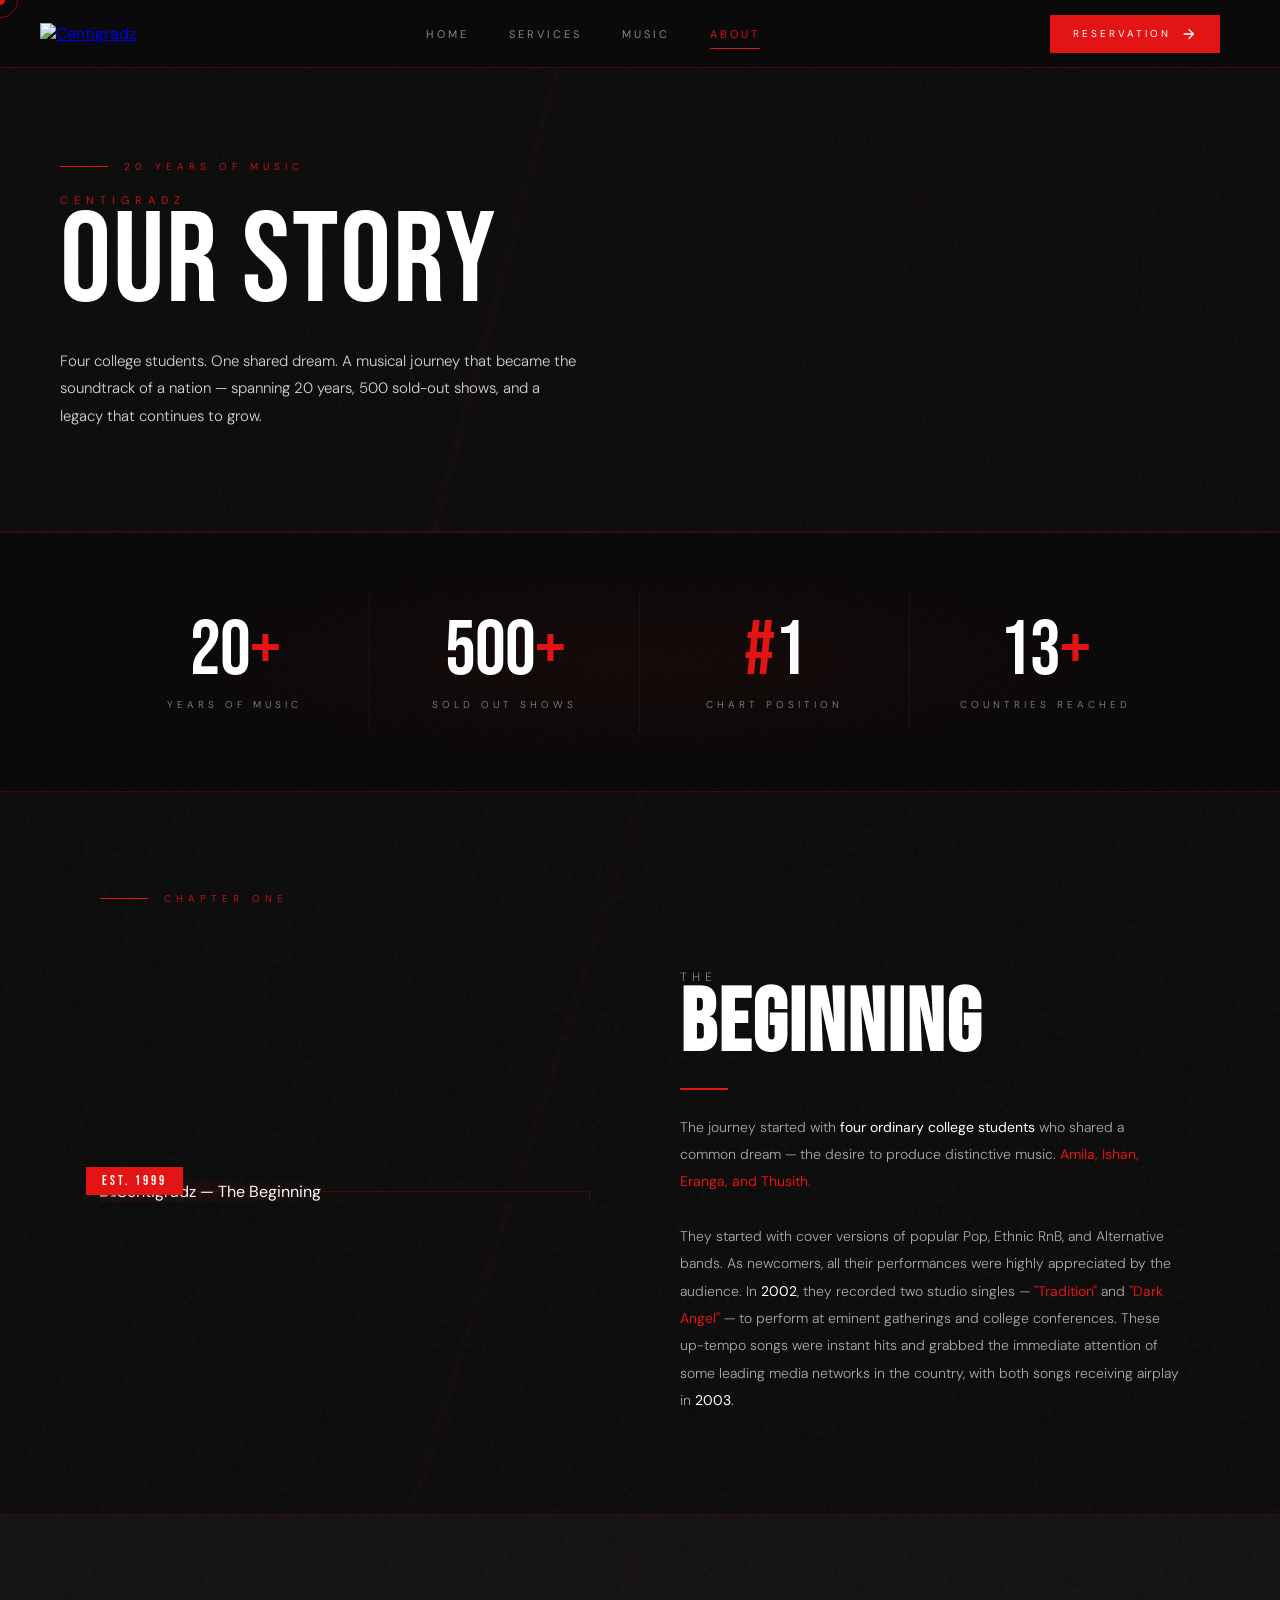
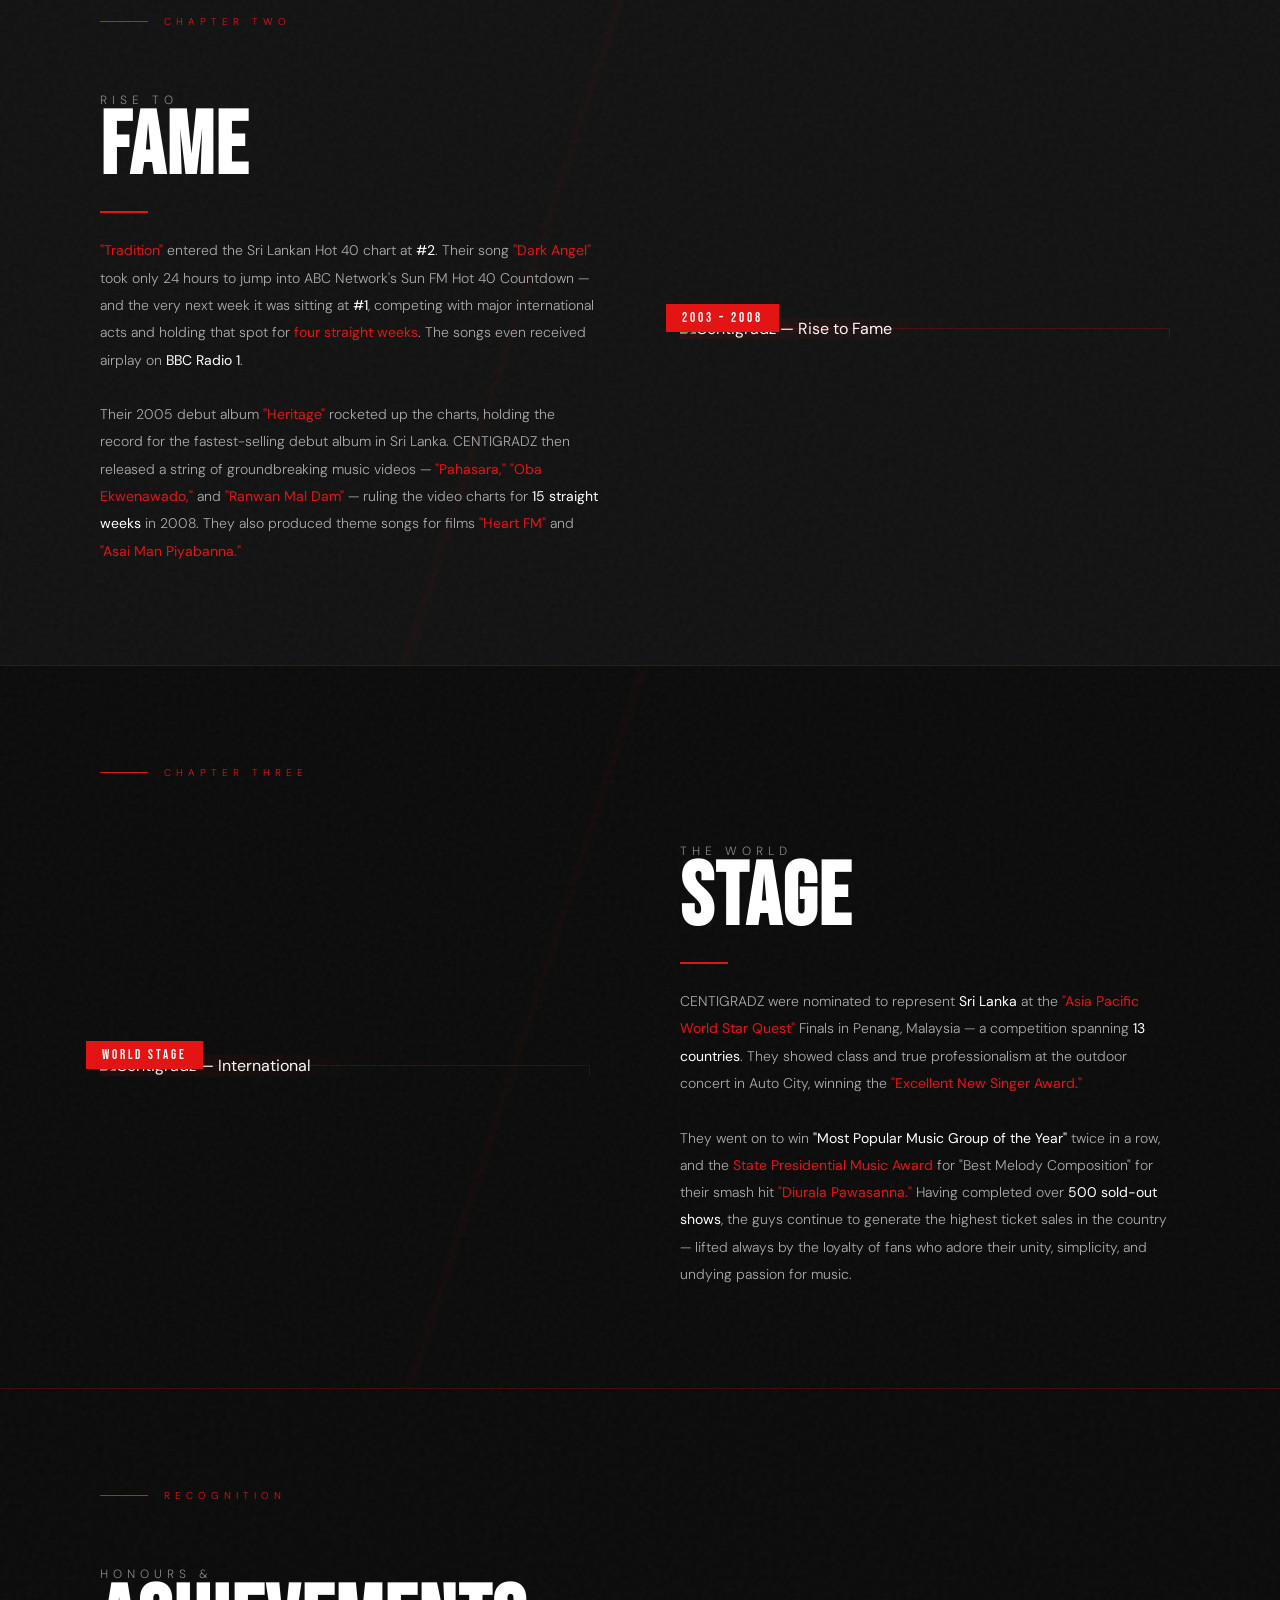
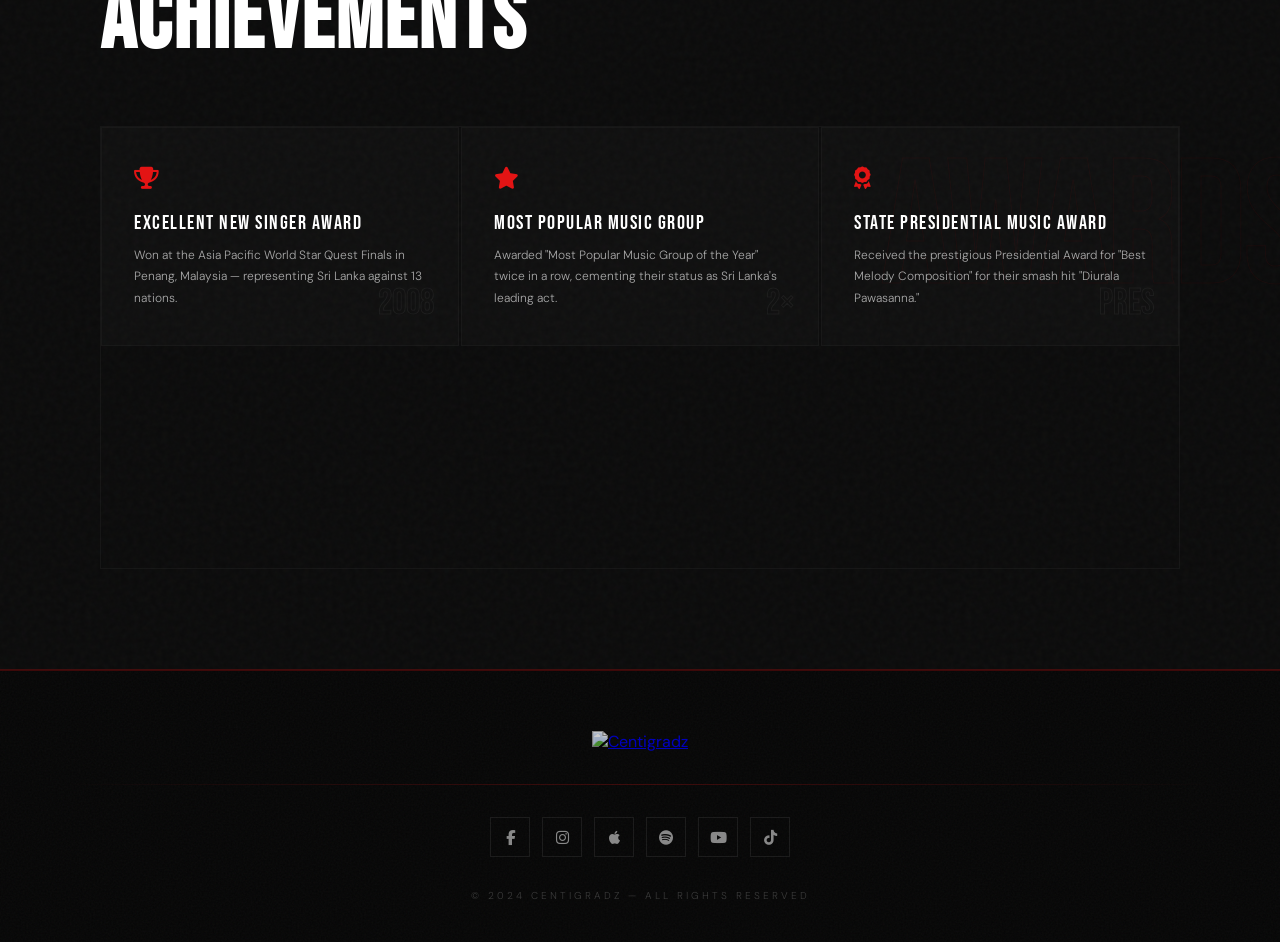
==== about.html @ e81b5e47 "Initial commit" ====
<!DOCTYPE html>
<html lang="en">

<head>
	<meta charset="UTF-8" />
	<meta name="viewport" content="width=device-width, initial-scale=1.0" />
	<meta name="keywords" content="centigradz, Centigradz, CENTIGRADZ, music, Sri Lanka, Colombo">
	<meta name="description" content="The story of Centigradz — Sri Lanka's legendary band, 25 years of music.">
	<link rel="icon" type="image/x-icon" href="/img/favicon.ico">
	<title>About — Centigradz</title>
	<link
		href="https://fonts.googleapis.com/css2?family=Bebas+Neue&family=DM+Sans:ital,wght@0,300;0,400;0,500;1,300&display=swap"
		rel="stylesheet">
	<link rel="stylesheet" href="https://cdnjs.cloudflare.com/ajax/libs/font-awesome/6.4.0/css/all.min.css">
	<link rel="stylesheet" type="text/css" href="styles.css">

	<style>

	</style>
</head>

<body class="page-about">

	<!-- Custom Cursor -->
	<div class="cursor" id="cursor"></div>
	<div class="cursor-ring" id="cursorRing"></div>

	<!-- ═══ NAV ═══ -->
	<nav>
		<a href="index.html" class="nav-logo"><img src="img/Centi Logo.png" alt="Centigradz" /></a>
		<div class="nav-links">
			<a href="index.html">Home</a>
			<a href="services.html">Services</a>
			<a href="music.html">Music</a>
			<a href="about.html" class="active">About</a>
		</div>
		<div class="nav-btn-wrap">
			<a href="https://form.jotform.com/232563666599473" class="nav-btn">
				<span>Reservation</span>
				<svg height="16" width="16" viewBox="0 0 24 24" fill="none">
					<path d="M16.172 11l-5.364-5.364 1.414-1.414L20 12l-7.778 7.778-1.414-1.414L16.172 13H4v-2z"
						fill="currentColor" />
				</svg>
			</a>
		</div>
		<button class="nav-hamburger" id="nav-toggle" aria-label="Menu">
			<svg width="22" height="22" fill="none" stroke="currentColor" stroke-width="1.5" viewBox="0 0 24 24">
				<path stroke-linecap="round" d="M4 6h16M4 12h16M4 18h16" />
			</svg>
		</button>
		<div class="mobile-nav" id="mobile-nav">
			<a href="index.html">Home</a>
			<a href="services.html">Services</a>
			<a href="music.html">Music</a>
			<a href="about.html" class="active">About</a>
		</div>
	</nav>

	<!-- ═══ PAGE HERO ═══ -->
	<div class="page-hero">
		<div class="page-hero-noise"></div>
		<div class="page-hero-watermark">STORY</div>
		<div class="page-hero-inner">
			<div class="section-label fade-up d1" style="margin-bottom: 20px;">
				<span class="label-line"></span>
				<span class="label-text">20 Years of Music</span>
			</div>
			<div class="page-title-group fade-up d2">
				<span class="page-title-sub">Centigradz</span>
				<span class="page-title-main">Our Story</span>
			</div>
			<p class="page-hero-desc fade-up d3">
				Four college students. One shared dream. A musical journey that became the
				soundtrack of a nation — spanning 20 years, 500 sold-out shows, and a legacy
				that continues to grow.
			</p>
		</div>
	</div>

	<!-- ═══ STATS BAR ═══ -->
	<div class="stats-bar">
		<div class="stats-inner">
			<div class="stat-item reveal">
				<div class="stat-number">20<em>+</em></div>
				<div class="stat-label">Years of Music</div>
			</div>
			<div class="stat-item reveal" style="transition-delay:0.1s">
				<div class="stat-number">500<em>+</em></div>
				<div class="stat-label">Sold Out Shows</div>
			</div>
			<div class="stat-item reveal" style="transition-delay:0.2s">
				<div class="stat-number"><em>#</em>1</div>
				<div class="stat-label">Chart Position</div>
			</div>
			<div class="stat-item reveal" style="transition-delay:0.3s">
				<div class="stat-number">13<em>+</em></div>
				<div class="stat-label">Countries Reached</div>
			</div>
		</div>
	</div>

	<!-- ═══ CHAPTER 1 — The Beginning ═══ -->
	<section class="story-section">
		<div class="story-inner">
			<div class="section-label reveal">
				<span class="label-line"></span>
				<span class="label-text">Chapter One</span>
			</div>
			<div class="story-grid">

				<div class="story-img-wrap reveal-left">
					<div class="chapter-tag">Est. 1999</div>
					<div class="story-img-frame">
						<img src="img/group 1.jpg" alt="Centigradz — The Beginning" />
						<div class="story-img-overlay"></div>
					</div>
				</div>

				<div class="story-content reveal">
					<h2 class="about-heading">
						<span class="heading-sub">The</span>
						<span class="heading-main">Beginning</span>
					</h2>
					<div class="divider-red"></div>
					<p class="story-body">
						The journey started with <strong>four ordinary college students</strong> who shared a common
						dream — the desire to produce distinctive music. <em>Amila, Ishan, Eranga, and Thusith.</em>
						<br /><br />
						They started with cover versions of popular Pop, Ethnic RnB, and Alternative bands.
						As newcomers, all their performances were highly appreciated by the audience. In
						<strong>2002</strong>, they recorded two studio singles — <em>"Tradition"</em> and
						<em>"Dark Angel"</em> — to perform at eminent gatherings and college conferences.
						These up-tempo songs were instant hits and grabbed the immediate attention of some
						leading media networks in the country, with both songs receiving airplay in
						<strong>2003</strong>.
					</p>
				</div>

			</div>
		</div>
	</section>

	<!-- ═══ CHAPTER 2 — Rise to Fame ═══ -->
	<section class="story-section alt">
		<div class="story-inner">
			<div class="section-label reveal">
				<span class="label-line"></span>
				<span class="label-text">Chapter Two</span>
			</div>
			<div class="story-grid flipped">

				<div class="story-img-wrap reveal-left">
					<div class="chapter-tag">2003 – 2008</div>
					<div class="story-img-frame">
						<img src="img/Centi.png" alt="Centigradz — Rise to Fame" />
						<div class="story-img-overlay"></div>
					</div>
				</div>

				<div class="story-content reveal">
					<h2 class="about-heading">
						<span class="heading-sub">Rise to</span>
						<span class="heading-main">Fame</span>
					</h2>
					<div class="divider-red"></div>
					<p class="story-body">
						<em>"Tradition"</em> entered the Sri Lankan Hot 40 chart at <strong>#2</strong>. Their
						song <em>"Dark Angel"</em> took only 24 hours to jump into ABC Network's Sun FM Hot 40
						Countdown — and the very next week it was sitting at <strong>#1</strong>, competing
						with major international acts and holding that spot for <em>four straight weeks</em>.
						The songs even received airplay on <strong>BBC Radio 1</strong>.
						<br /><br />
						Their 2005 debut album <em>"Heritage"</em> rocketed up the charts, holding the record for
						the fastest-selling debut album in Sri Lanka. CENTIGRADZ then released a string of
						groundbreaking music videos — <em>"Pahasara," "Oba Ekwenawado,"</em> and
						<em>"Ranwan Mal Dam"</em> — ruling the video charts for <strong>15 straight weeks</strong>
						in 2008. They also produced theme songs for films <em>"Heart FM"</em> and
						<em>"Asai Man Piyabanna."</em>
					</p>
				</div>

			</div>
		</div>
	</section>

	<!-- ═══ CHAPTER 3 — International Stage ═══ -->
	<section class="story-section">
		<div class="story-inner">
			<div class="section-label reveal">
				<span class="label-line"></span>
				<span class="label-text">Chapter Three</span>
			</div>
			<div class="story-grid">

				<div class="story-img-wrap reveal-left">
					<div class="chapter-tag">World Stage</div>
					<div class="story-img-frame">
						<img src="img/Centi 1.jpg" alt="Centigradz — International" />
						<div class="story-img-overlay"></div>
					</div>
				</div>

				<div class="story-content reveal">
					<h2 class="about-heading">
						<span class="heading-sub">The World</span>
						<span class="heading-main">Stage</span>
					</h2>
					<div class="divider-red"></div>
					<p class="story-body">
						CENTIGRADZ were nominated to represent <strong>Sri Lanka</strong> at the
						<em>"Asia Pacific World Star Quest"</em> Finals in Penang, Malaysia — a competition
						spanning <strong>13 countries</strong>. They showed class and true professionalism
						at the outdoor concert in Auto City, winning the <em>"Excellent New Singer Award."</em>
						<br /><br />
						They went on to win <strong>"Most Popular Music Group of the Year"</strong> twice in a row,
						and the <em>State Presidential Music Award</em> for "Best Melody Composition" for their
						smash hit <em>"Diurala Pawasanna."</em> Having completed over
						<strong>500 sold-out shows</strong>, the guys continue to generate the highest ticket
						sales in the country — lifted always by the loyalty of fans who adore their unity,
						simplicity, and undying passion for music.
					</p>
				</div>

			</div>
		</div>
	</section>

	<!-- ═══ AWARDS ═══ -->
	<section class="awards-section">
		<div class="awards-watermark">AWARDS</div>
		<div class="awards-inner">

			<div class="section-label reveal">
				<span class="label-line"></span>
				<span class="label-text">Recognition</span>
			</div>
			<div class="reveal" style="margin-top: 4px;">
				<h2 class="about-heading">
					<span class="heading-sub">Honours &</span>
					<span class="heading-main">Achievements</span>
				</h2>
			</div>

			<div class="awards-grid">

				<div class="award-card reveal" style="transition-delay:0.05s">
					<div class="award-icon"><i class="fas fa-trophy"></i></div>
					<div class="award-title">Excellent New Singer Award</div>
					<p class="award-desc">Won at the Asia Pacific World Star Quest Finals in Penang, Malaysia —
						representing Sri Lanka against 13 nations.</p>
					<div class="award-year">2008</div>
				</div>

				<div class="award-card reveal" style="transition-delay:0.15s">
					<div class="award-icon"><i class="fas fa-star"></i></div>
					<div class="award-title">Most Popular Music Group</div>
					<p class="award-desc">Awarded "Most Popular Music Group of the Year" twice in a row, cementing their
						status as Sri Lanka's leading act.</p>
					<div class="award-year">2×</div>
				</div>

				<div class="award-card reveal" style="transition-delay:0.25s">
					<div class="award-icon"><i class="fas fa-award"></i></div>
					<div class="award-title">State Presidential Music Award</div>
					<p class="award-desc">Received the prestigious Presidential Award for "Best Melody Composition" for
						their smash hit "Diurala Pawasanna."</p>
					<div class="award-year">PRES</div>
				</div>

				<div class="award-card reveal" style="transition-delay:0.35s">
					<div class="award-icon"><i class="fas fa-chart-line"></i></div>
					<div class="award-title">#1 on BBC Radio 1</div>
					<p class="award-desc">"Dark Angel" received international airplay on BBC Radio 1 — a landmark moment
						for Sri Lankan music on the world stage.</p>
					<div class="award-year">BBC</div>
				</div>

				<div class="award-card reveal" style="transition-delay:0.45s">
					<div class="award-icon"><i class="fas fa-record-vinyl"></i></div>
					<div class="award-title">Fastest Selling Debut Album</div>
					<p class="award-desc">"Heritage" (2005) holds the record for the fastest-selling debut album and
						highest debut week of sales in Sri Lanka.</p>
					<div class="award-year">2005</div>
				</div>

				<div class="award-card reveal" style="transition-delay:0.55s">
					<div class="award-icon"><i class="fas fa-ticket-alt"></i></div>
					<div class="award-title">500+ Sold Out Shows</div>
					<p class="award-desc">Over five hundred sold-out concerts to date, consistently generating the
						highest ticket sales in the country.</p>
					<div class="award-year">500<span style="font-size:0.5em">+</span></div>
				</div>

			</div>
		</div>
	</section>

	<!-- ═══ FOOTER ═══ -->
	<footer>
		<div class="footer-inner">
			<a href="index.html" class="footer-logo"><img src="img/Centi Logo.png" alt="Centigradz" /></a>
			<div class="footer-divider"></div>
			<div class="footer-socials">
				<a href="https://www.facebook.com/centigradzlive" target="_blank" rel="noopener noreferrer"
					class="footer-social-link"><i class="fab fa-facebook-f"></i></a>
				<a href="https://www.instagram.com/centigradz1" target="_blank" rel="noopener noreferrer"
					class="footer-social-link"><i class="fab fa-instagram"></i></a>
				<a href="https://music.apple.com/us/artist/centigradz/261299810" target="_blank"
					rel="noopener noreferrer" class="footer-social-link"><i class="fab fa-apple"></i></a>
				<a href="https://open.spotify.com/artist/28zBYEZiaeaXnTOhAHy1QQ" target="_blank"
					rel="noopener noreferrer" class="footer-social-link"><i class="fab fa-spotify"></i></a>
				<a href="https://www.youtube.com/@CENTIGRADZlive" target="_blank" rel="noopener noreferrer"
					class="footer-social-link"><i class="fab fa-youtube"></i></a>
				<a href="https://www.tiktok.com/@centigradz1" target="_blank" rel="noopener noreferrer"
					class="footer-social-link"><i class="fab fa-tiktok"></i></a>
			</div>
			<p class="footer-copy">&copy; 2024 Centigradz — All rights reserved</p>
		</div>
	</footer>

	<script>
		const cursor = document.getElementById('cursor');
		const cursorRing = document.getElementById('cursorRing');
		document.addEventListener('mousemove', (e) => {
			cursor.style.left = e.clientX + 'px';
			cursor.style.top = e.clientY + 'px';
			setTimeout(() => {
				cursorRing.style.left = e.clientX + 'px';
				cursorRing.style.top = e.clientY + 'px';
			}, 60);
		});

		document.getElementById('nav-toggle').addEventListener('click', function () {
			const nav = document.getElementById('mobile-nav');
			nav.style.display = nav.style.display === 'block' ? 'none' : 'block';
		});

		const reveals = document.querySelectorAll('.reveal, .reveal-left');
		const observer = new IntersectionObserver((entries) => {
			entries.forEach(entry => {
				if (entry.isIntersecting) {
					entry.target.classList.add('visible');
					observer.unobserve(entry.target);
				}
			});
		}, { threshold: 0.1, rootMargin: '0px 0px -40px 0px' });
		reveals.forEach(el => observer.observe(el));
	</script>

</body>

</html>
---- styles.css ----
/* ═══════════════════════════════════════
       ROOT & RESET
    ═══════════════════════════════════════ */
  :root {
    --red: #e31414;
    --dark: #0a0a0a;
    --mid: #111111;
    --border: rgba(227, 20, 20, 0.25);
    --text-dim: #888;
    --text-body: #aaa;
  }

  *,
  *::before,
  *::after {
    box-sizing: border-box;
    margin: 0;
    padding: 0;
  }

  html {
    scroll-behavior: smooth;
  }

  body {
    background: var(--dark);
    font-family: 'DM Sans', sans-serif;
    color: #fff;
    overflow-x: hidden;
    cursor: none;
  }

  /* Custom cursor */
  .cursor {
    position: fixed;
    width: 10px;
    height: 10px;
    background: var(--red);
    border-radius: 50%;
    pointer-events: none;
    z-index: 9999;
    transform: translate(-50%, -50%);
    transition: transform 0.1s ease, width 0.2s ease, height 0.2s ease;
  }

  .cursor-ring {
    position: fixed;
    width: 36px;
    height: 36px;
    border: 1px solid rgba(227, 20, 20, 0.5);
    border-radius: 50%;
    pointer-events: none;
    z-index: 9998;
    transform: translate(-50%, -50%);
    transition: transform 0.15s ease, width 0.3s ease, height 0.3s ease, border-color 0.3s ease;
  }

  body:has(a:hover) .cursor-ring,
  body:has(button:hover) .cursor-ring {
    width: 52px;
    height: 52px;
    border-color: var(--red);
  }

  /* ═══════════════════════════════════════
       GRAIN MIXIN (reusable pseudo-element)
    ═══════════════════════════════════════ */
  .grain::before {
    content: '';
    position: absolute;
    inset: 0;
    background-image: url("data:image/svg+xml,%3Csvg viewBox='0 0 200 200' xmlns='http://www.w3.org/2000/svg'%3E%3Cfilter id='n'%3E%3CfeTurbulence type='fractalNoise' baseFrequency='0.75' numOctaves='4' stitchTiles='stitch'/%3E%3C/filter%3E%3Crect width='100%25' height='100%25' filter='url(%23n)' opacity='0.035'/%3E%3C/svg%3E");
    pointer-events: none;
    z-index: 1;
  }

  /* ═══════════════════════════════════════
   SPLASH SCREEN
═══════════════════════════════════════ */
  .splash-screen {
    position: fixed;
    inset: 0;
    background: var(--dark);
    display: flex;
    align-items: center;
    justify-content: center;
    z-index: 10000;
    background-image: url('img/splash\ screen.png');
    background-size: cover;
    background-position: center;
    animation: splashOut 0.8s cubic-bezier(0.4, 0, 0.2, 1) 2.4s forwards;

    &::before {
      content: '';
      position: absolute;
      left: 0;
      right: 0;
      top: -2px;
      height: 2px;
      background: var(--red);
      animation: scanLine 1.2s cubic-bezier(0.4, 0, 0.2, 1) 0.1s forwards;
      z-index: 2;
    }

    &::after {
      content: '';
      position: absolute;
      inset: 0;
      background: radial-gradient(ellipse at center,
          transparent 30%,
          rgba(0, 0, 0, 0.75) 100%);
      z-index: 1;
    }
  }

  .splash-screen img {
    position: relative;
    z-index: 3;
    width: 250px;
    animation: splashLogo 2.0s cubic-bezier(0.4, 0, 0.2, 1) forwards;
  }

  .splash-screen .splash-bar {
    position: absolute;
    margin-top: 80px;
    z-index: 3;
    width: 0;
    height: 1px;
    background: var(--red);
    animation: splashBar 0.6s ease 0.7s forwards;
  }


  @keyframes splashBar {
    to {
      width: 200px;
    }
  }

  @keyframes splashLogo {
    0% {
      opacity: 0;
      transform: scale(0.85) translateY(12px);
      filter: blur(6px);
    }

    30% {
      opacity: 1;
      transform: scale(1) translateY(0);
      filter: blur(0px);
    }

    75% {
      opacity: 1;
      transform: scale(1) translateY(0);
      filter: blur(0px);
    }

    100% {
      opacity: 0;
      transform: scale(1.06) translateY(-6px);
      filter: blur(3px);
    }
  }

  @keyframes splashOut {
    0% {
      opacity: 1;
      transform: scale(1);
    }

    100% {
      opacity: 0;
      transform: scale(1.04);
      pointer-events: none;
      visibility: hidden;
    }
  }

  /* ═══════════════════════════════════════
       NAV
    ═══════════════════════════════════════ */
  nav {
    position: fixed;
    top: 0;
    left: 0;
    right: 0;
    z-index: 1000;
    background: rgba(10, 10, 10, 0.92);
    backdrop-filter: blur(12px);
    border-bottom: 1px solid var(--border);
    padding: 0 40px;
    height: 68px;
    display: flex;
    align-items: center;
    justify-content: space-between;
  }

  .nav-logo img {
    height: 36px;
  }

  .nav-links {
    display: flex;
    align-items: center;
    gap: 0;
  }

  .nav-links a {
    position: relative;
    color: var(--text-dim);
    text-decoration: none;
    font-size: 11px;
    font-weight: 400;
    letter-spacing: 3px;
    text-transform: uppercase;
    padding: 8px 20px;
    transition: color 0.3s ease;
  }

  .nav-links a::after {
    content: '';
    position: absolute;
    bottom: 0;
    left: 20px;
    right: 20px;
    height: 1px;
    background: var(--red);
    transform: scaleX(0);
    transition: transform 0.3s ease;
  }

  .nav-links a:hover,
  .nav-links a.active {
    color: #fff;
  }

  .nav-links a:hover::after,
  .nav-links a.active::after {
    transform: scaleX(1);
  }

  .nav-links a.active {
    color: var(--red);
  }

  /* Nav reservation button */
  .nav-btn {
    display: inline-flex;
    align-items: center;
    gap: 10px;
    background: var(--red);
    border: 1px solid var(--red);
    color: #fff;
    margin-right: 20px;
    font-family: 'DM Sans', sans-serif;
    font-size: 10px;
    font-weight: 400;
    letter-spacing: 3px;
    text-transform: uppercase;
    padding: 10px 22px;
    cursor: none;
    text-decoration: none;
    position: relative;
    overflow: hidden;
    transition: color 0.3s ease;
  }

  .nav-btn::before {
    content: '';
    position: absolute;
    inset: 0;
    background: white;
    transform: scaleX(0);
    transform-origin: left;
    transition: transform 0.3s cubic-bezier(0.4, 0, 0.2, 1);
    z-index: 0;
  }

  .nav-btn:hover::before {
    transform: scaleX(1);
  }

  .nav-btn span {
    position: relative;
    z-index: 1;
  }

  .nav-btn svg {
    position: relative;
    z-index: 1;
    transition: transform 0.3s ease;
  }

  .nav-btn:hover svg {
    transform: translateX(4px);
  }

  .nav-btn:hover {
    color: var(--red);
    font-weight: bolder;
  }

  /* Hamburger */
  .nav-hamburger {
    display: none;
    background: none;
    border: none;
    color: #fff;
    cursor: none;
    padding: 4px;
  }

  .mobile-nav {
    display: none;
    position: absolute;
    top: 68px;
    left: 0;
    right: 0;
    background: rgba(10, 10, 10, 0.98);
    border-bottom: 1px solid var(--border);
    padding: 20px 40px;
  }

  .mobile-nav a {
    display: block;
    color: var(--text-dim);
    text-decoration: none;
    font-size: 12px;
    letter-spacing: 3px;
    text-transform: uppercase;
    padding: 14px 0;
    border-bottom: 1px solid rgba(255, 255, 255, 0.05);
    transition: color 0.3s ease;
  }

  .mobile-nav a:hover {
    color: var(--red);
  }

  .mobile-nav a.active {
    color: var(--red);
  }

  @media (max-width: 768px) {

    .nav-links,
    .nav-btn-wrap {
      display: none;
    }

    .nav-hamburger {
      display: block;
    }
  }

  /* ═══════════════════════════════════════
       HERO SECTION
    ═══════════════════════════════════════ */
  #home {
    position: relative;
    min-height: 100vh;
    border-bottom: 1px solid var(--border);
    overflow: hidden;
    display: flex;
    align-items: center;
  }

  /* Diagonal line accents */
  #home::after {
    content: '';
    position: absolute;
    inset: 0;
    background:
      linear-gradient(105deg, transparent 38%, rgba(227, 20, 20, 0.035) 38.5%, transparent 39%),
      linear-gradient(105deg, transparent 66%, rgba(227, 20, 20, 0.025) 66.5%, transparent 67%);
    pointer-events: none;
    z-index: 1;
  }

  .hero-noise {
    position: absolute;
    inset: 0;
    background-image: url("data:image/svg+xml,%3Csvg viewBox='0 0 200 200' xmlns='http://www.w3.org/2000/svg'%3E%3Cfilter id='n'%3E%3CfeTurbulence type='fractalNoise' baseFrequency='0.75' numOctaves='4' stitchTiles='stitch'/%3E%3C/filter%3E%3Crect width='100%25' height='100%25' filter='url(%23n)' opacity='0.035'/%3E%3C/svg%3E");
    pointer-events: none;
    z-index: 1;
  }

  /* Year watermark */
  .hero-year {
    position: absolute;
    left: -1%;
    top: 50%;
    transform: translateY(-50%);
    font-family: 'Bebas Neue', sans-serif;
    font-size: clamp(100px, 15vw, 200px);
    color: transparent;
    -webkit-text-stroke: 1px rgba(227, 20, 20, 0.06);
    pointer-events: none;
    z-index: 1;
    line-height: 1;
    user-select: none;
  }

  .hero-inner {
    position: relative;
    z-index: 2;
    width: 100%;
    max-width: 1400px;
    margin: 0 auto;
    padding: 100px 60px 80px;
    display: flex;
    flex-direction: row;
    align-items: center;
    gap: 80px;
  }

  /* ── Mosaic ── */
  .mosaic-wrap {
    position: relative;
    flex: 0 0 50%;
  }

  .mosaic-wrap::before {
    content: '';
    position: absolute;
    bottom: -10px;
    left: -10px;
    right: 10px;
    top: 10px;
    border: 1px solid rgba(227, 20, 20, 0.22);
    z-index: 0;
    transition: transform 0.4s ease;
  }

  .mosaic-wrap:hover::before {
    transform: translate(-4px, 4px);
  }

  .live-tag {
    position: absolute;
    top: -14px;
    right: -14px;
    background: var(--red);
    color: #fff;
    font-family: 'Bebas Neue', sans-serif;
    font-size: 12px;
    letter-spacing: 3px;
    padding: 6px 14px;
    z-index: 10;
  }

  .mosaic {
    position: relative;
    z-index: 1;
    display: grid;
    grid-template-columns: repeat(4, 1fr);
    grid-template-rows: repeat(4, 110px);
    gap: 3px;
  }

  .mosaic-item {
    overflow: hidden;
    position: relative;
  }

  .mosaic-item img {
    width: 100%;
    height: 100%;
    object-fit: cover;
    filter: grayscale(30%) contrast(1.1);
    transition: filter 0.5s ease, transform 0.55s ease;
  }

  .mosaic-item:hover img {
    filter: grayscale(0%) contrast(1.05);
    transform: scale(1.07);
  }

  .mosaic-item::after {
    content: '';
    position: absolute;
    inset: 0;
    background: linear-gradient(135deg, rgba(227, 20, 20, 0.15), transparent 60%);
    opacity: 0;
    transition: opacity 0.4s ease;
  }

  .mosaic-item:hover::after {
    opacity: 1;
  }

  .m1 {
    grid-column: 1 / 3;
    grid-row: 1 / 3;
  }

  .m2 {
    grid-column: 3;
    grid-row: 1 / 3;
  }

  .m3 {
    grid-column: 4;
    grid-row: 1;
  }

  .m4 {
    grid-column: 4;
    grid-row: 2;
  }

  .m5 {
    grid-column: 1;
    grid-row: 3;
  }

  .m6 {
    grid-column: 2 / 4;
    grid-row: 3;
  }

  .m7 {
    grid-column: 4;
    grid-row: 3 / 5;
  }

  .m8 {
    grid-column: 1;
    grid-row: 4;
  }

  .m9 {
    grid-column: 2 / 4;
    grid-row: 4;
  }

  /* ── Hero content ── */
  .hero-content {
    flex: 1;
    display: flex;
    flex-direction: column;
    align-items: flex-start;
    gap: 24px;
  }

  .hero-eyebrow {
    display: flex;
    align-items: center;
    gap: 14px;
  }

  .eyebrow-line {
    display: block;
    width: 40px;
    height: 1px;
    background: var(--red);
  }

  .eyebrow-text {
    font-size: 10px;
    font-weight: 300;
    letter-spacing: 5px;
    text-transform: uppercase;
    color: var(--red);
  }

  .hero-logo img {
    width: 320px;
    max-width: 100%;
  }

  .hero-desc {
    font-size: 14px;
    font-weight: 300;
    line-height: 1.9;
    color: var(--text-body);
    max-width: 380px;
  }

  .hero-desc strong {
    color: #fff;
    font-weight: 400;
  }

  .hero-divider {
    width: 40px;
    height: 2px;
    background: var(--red);
  }

  /* Follow section */
  .follow-label {
    font-size: 10px;
    letter-spacing: 4px;
    text-transform: uppercase;
    color: var(--text-dim);
    font-weight: 300;
  }

  .social-row {
    display: flex;
    align-items: center;
    gap: 10px;
  }

  .social-link {
    display: flex;
    align-items: center;
    justify-content: center;
    width: 36px;
    height: 36px;
    border: 1px solid rgba(255, 255, 255, 0.1);
    color: var(--text-dim);
    text-decoration: none;
    font-size: 14px;
    transition: border-color 0.3s, color 0.3s, background 0.3s;
  }

  .social-link:hover {
    border-color: var(--red);
    color: #fff;
    background: rgba(227, 20, 20, 0.12);
  }

  /* Streaming row */
  .stream-row {
    display: flex;
    flex-wrap: wrap;
    gap: 8px;
  }

  .stream-pill {
    display: flex;
    align-items: center;
    padding: 8px 16px;
    border: 1px solid rgba(255, 255, 255, 0.08);
    background: rgba(255, 255, 255, 0.92);
    text-decoration: none;
    transition: border-color 0.3s, background 0.3s;
  }

  .stream-pill:hover {
    border-color: rgba(227, 20, 20, 0.4);
    background: rgba(227, 20, 20, 0.07);
  }

  .stream-pill img {
    height: 18px;
    width: auto;
  }

  /* Hero CTA */
  .hero-cta {
    display: inline-flex;
    align-items: center;
    gap: 12px;
    background: transparent;
    border: 1px solid var(--red);
    color: #fff;
    font-family: 'DM Sans', sans-serif;
    font-size: 10px;
    font-weight: 400;
    letter-spacing: 4px;
    text-transform: uppercase;
    padding: 14px 28px;
    cursor: none;
    text-decoration: none;
    position: relative;
    overflow: hidden;
  }

  .hero-cta::before {
    content: '';
    position: absolute;
    inset: 0;
    background: var(--red);
    transform: scaleX(0);
    transform-origin: left;
    transition: transform 0.35s cubic-bezier(0.4, 0, 0.2, 1);
    z-index: 0;
  }

  .hero-cta:hover {
    font-weight: bolder;
  }

  .hero-cta:hover::before {
    transform: scaleX(1);
  }

  .hero-cta span,
  .hero-cta svg {
    position: relative;
    z-index: 1;
  }

  .hero-cta svg {
    transition: transform 0.3s ease;
  }

  .hero-cta:hover svg {
    transform: translateX(4px);
  }

  /* Scroll indicator */
  .scroll-indicator {
    position: absolute;
    bottom: 32px;
    left: 50%;
    transform: translateX(-50%);
    display: flex;
    flex-direction: column;
    align-items: center;
    gap: 8px;
    z-index: 10;
  }

  .scroll-line {
    width: 1px;
    height: 44px;
    background: linear-gradient(to bottom, var(--red), transparent);
    animation: scrollPulse 2s ease-in-out infinite;
  }

  .scroll-text {
    font-size: 8px;
    letter-spacing: 4px;
    text-transform: uppercase;
    color: rgba(255, 255, 255, 0.25);
  }

  @keyframes scrollPulse {

    0%,
    100% {
      opacity: 0.3;
    }

    50% {
      opacity: 1;
    }
  }

  /* ── Entrance animations ── */
  .fade-up {
    opacity: 0;
    transform: translateY(28px);
    animation: fadeUp 0.8s cubic-bezier(0.4, 0, 0.2, 1) forwards;
  }

  @keyframes fadeUp {
    to {
      opacity: 1;
      transform: translateY(0);
    }
  }

  .slide-left {
    opacity: 0;
    transform: translateX(-36px);
    animation: slideLeft 0.9s cubic-bezier(0.4, 0, 0.2, 1) 0.1s forwards;
  }

  @keyframes slideLeft {
    to {
      opacity: 1;
      transform: translateX(0);
    }
  }

  .d1 {
    animation-delay: 0.15s;
  }

  .d2 {
    animation-delay: 0.3s;
  }

  .d3 {
    animation-delay: 0.45s;
  }

  .d4 {
    animation-delay: 0.6s;
  }

  .d5 {
    animation-delay: 0.75s;
  }

  .d6 {
    animation-delay: 0.9s;
  }

  .d7 {
    animation-delay: 1.05s;
  }

  /* ═══════════════════════════════════════
       PARALLAX VIDEO SECTION
    ═══════════════════════════════════════ */
  .parallax {
    position: relative;
    overflow: hidden;
    min-height: 80vh;
    display: flex;
    align-items: center;
    justify-content: center;
  }

  .parallax video {
    position: absolute;
    inset: 0;
    width: 100%;
    height: 100%;
    object-fit: cover;
    filter: brightness(0.7);
  }

  .parallax::before {
    content: '';
    position: absolute;
    inset: 0;
    z-index: 2;
  }

  .parallax-content {
    position: relative;
    z-index: 3;
    text-align: center;
    max-width: 700px;
    padding: 80px 40px;
  }

  .parallax-eyebrow {
    display: flex;
    align-items: center;
    justify-content: center;
    gap: 14px;
    margin-bottom: 28px;
  }

  .parallax-line {
    display: block;
    width: 40px;
    height: 1px;
    background: var(--red);
  }

  .parallax-label {
    font-size: 10px;
    letter-spacing: 5px;
    text-transform: uppercase;
    color: var(--red);
    font-weight: 300;
  }

  .parallax-text {
    font-family: 'Bebas Neue', sans-serif;
    font-size: clamp(28px, 4vw, 52px);
    color: #fff;
    line-height: 1.15;
    letter-spacing: 2px;
  }

  .parallax-text em {
    color: var(--red);
    font-style: normal;
  }

  /* ═══════════════════════════════════════
       ABOUT SECTION
    ═══════════════════════════════════════ */
  .about-section {
    position: relative;
    background: var(--dark);
    border-top: 1px solid var(--border);
    padding: 100px 0;
    overflow: hidden;
  }

  .about-section .bg-noise {
    position: absolute;
    inset: 0;
    background-image: url("data:image/svg+xml,%3Csvg viewBox='0 0 200 200' xmlns='http://www.w3.org/2000/svg'%3E%3Cfilter id='n'%3E%3CfeTurbulence type='fractalNoise' baseFrequency='0.75' numOctaves='4' stitchTiles='stitch'/%3E%3C/filter%3E%3Crect width='100%25' height='100%25' filter='url(%23n)' opacity='0.04'/%3E%3C/svg%3E");
    pointer-events: none;
    z-index: 0;
  }

  .about-section .bg-line {
    position: absolute;
    width: 1px;
    height: 140%;
    background: linear-gradient(to bottom, transparent, rgba(227, 20, 20, 0.07), transparent);
    transform: rotate(15deg);
    top: -20%;
  }

  .bg-line-1 {
    left: 20%;
  }

  .bg-line-2 {
    right: 25%;
  }

  .decade-stamp {
    position: absolute;
    right: -2%;
    top: 50%;
    transform: translateY(-50%);
    font-family: 'Bebas Neue', sans-serif;
    font-size: clamp(120px, 18vw, 240px);
    color: transparent;
    -webkit-text-stroke: 1px rgba(227, 20, 20, 0.06);
    line-height: 1;
    pointer-events: none;
    z-index: 0;
    letter-spacing: -4px;
    user-select: none;
  }

  .decade-stamp span {
    display: block;
    font-size: 0.28em;
    -webkit-text-stroke: 1px rgba(227, 20, 20, 0.1);
    letter-spacing: 8px;
    margin-top: -20px;
  }

  .about-inner {
    position: relative;
    z-index: 1;
    max-width: 1200px;
    margin: 0 auto;
    padding: 0 60px;
  }

  .section-label {
    display: flex;
    align-items: center;
    gap: 16px;
    margin-bottom: 64px;
  }

  .label-line {
    display: block;
    width: 48px;
    height: 1px;
    background: var(--red);
  }

  .label-text {
    font-size: 10px;
    font-weight: 300;
    letter-spacing: 5px;
    text-transform: uppercase;
    color: var(--red);
  }

  .about-grid {
    display: grid;
    grid-template-columns: 1fr 1fr;
    gap: 80px;
    align-items: center;
  }

  .about-image-wrap {
    position: relative;
  }

  .image-frame {
    position: relative;
    overflow: hidden;
  }

  .about-img {
    width: 100%;
    display: block;
    filter: grayscale(30%) contrast(1.1);
    transition: filter 0.6s ease, transform 0.6s ease;
  }

  .about-image-wrap:hover .about-img {
    filter: grayscale(0%) contrast(1.05);
    transform: scale(1.02);
  }

  .image-overlay {
    position: absolute;
    inset: 0;
    background: linear-gradient(135deg, rgba(227, 20, 20, 0.12) 0%, transparent 60%);
    pointer-events: none;
  }

  .image-border-accent {
    position: absolute;
    bottom: -8px;
    left: -8px;
    right: 8px;
    top: 8px;
    border: 1px solid var(--border);
    z-index: -1;
    transition: transform 0.4s ease;
  }

  .about-image-wrap:hover .image-border-accent {
    transform: translate(-4px, 4px);
  }

  .floating-tag {
    position: absolute;
    bottom: -20px;
    right: -20px;
    background: var(--red);
    color: #fff;
    font-size: 11px;
    font-weight: 300;
    letter-spacing: 2px;
    text-transform: uppercase;
    padding: 10px 18px;
  }

  .floating-tag strong {
    font-weight: 400;
    display: block;
    font-family: 'Bebas Neue', sans-serif;
    font-size: 22px;
    letter-spacing: 1px;
    line-height: 1;
  }

  .about-content {
    display: flex;
    flex-direction: column;
    gap: 28px;
  }

  .about-heading {
    display: flex;
    flex-direction: column;
    margin: 0;
  }

  .heading-sub {
    font-size: 12px;
    font-weight: 300;
    letter-spacing: 5px;
    text-transform: uppercase;
    color: var(--text-dim);
  }

  .heading-main {
    font-family: 'Bebas Neue', sans-serif;
    font-size: clamp(52px, 7vw, 88px);
    color: #fff;
    line-height: 0.9;
    letter-spacing: 2px;
  }

  .divider-red {
    width: 48px;
    height: 2px;
    background: var(--red);
  }

  .about-body {
    font-size: 15px;
    font-weight: 300;
    line-height: 1.85;
    color: var(--text-body);
  }

  .about-body em {
    color: var(--red);
    font-style: normal;
    font-weight: 400;
  }

  .read-more-btn {
    display: inline-flex;
    align-items: center;
    gap: 10px;
    text-decoration: none;
    color: #fff;
    font-size: 11px;
    font-weight: 400;
    letter-spacing: 3px;
    text-transform: uppercase;
    position: relative;
    width: fit-content;
    padding-bottom: 6px;
  }

  .btn-underline {
    position: absolute;
    bottom: 0;
    left: 0;
    width: 100%;
    height: 1px;
    background: var(--red);
    transform: scaleX(0.3);
    transform-origin: left;
    transition: transform 0.35s cubic-bezier(0.4, 0, 0.2, 1);
  }

  .read-more-btn:hover .btn-underline {
    transform: scaleX(1);
  }

  .btn-arrow {
    color: var(--red);
    transition: transform 0.3s ease;
    font-size: 16px;
  }

  .read-more-btn:hover .btn-arrow {
    transform: translateX(5px);
  }

  /* ═══════════════════════════════════════
       BAND MEMBERS SECTION
    ═══════════════════════════════════════ */
  .members-section {
    position: relative;
    background: var(--mid);
    border-top: 1px solid var(--border);
    padding: 100px 0;
    overflow: hidden;
  }

  .members-section::before {
    content: '';
    position: absolute;
    inset: 0;
    background-image: url("data:image/svg+xml,%3Csvg viewBox='0 0 200 200' xmlns='http://www.w3.org/2000/svg'%3E%3Cfilter id='n'%3E%3CfeTurbulence type='fractalNoise' baseFrequency='0.75' numOctaves='4' stitchTiles='stitch'/%3E%3C/filter%3E%3Crect width='100%25' height='100%25' filter='url(%23n)' opacity='0.03'/%3E%3C/svg%3E");
    pointer-events: none;
    z-index: 0;
  }

  .members-watermark {
    position: absolute;
    left: -2%;
    bottom: -5%;
    font-family: 'Bebas Neue', sans-serif;
    font-size: clamp(80px, 14vw, 180px);
    color: transparent;
    -webkit-text-stroke: 1px rgba(227, 20, 20, 0.05);
    pointer-events: none;
    z-index: 0;
    user-select: none;
    letter-spacing: -4px;
  }

  .members-inner {
    position: relative;
    z-index: 1;
    max-width: 1200px;
    margin: 0 auto;
    padding: 0 60px;
  }

  .members-header {
    margin-bottom: 24px;
  }

  .members-desc {
    font-size: 14px;
    font-weight: 300;
    line-height: 1.85;
    color: var(--text-body);
    max-width: 600px;
    margin-top: 20px;
  }

  .members-grid {
    display: grid;
    grid-template-columns: repeat(4, 1fr);
    gap: 24px;
    margin-top: 60px;
  }

  .member-card {
    position: relative;
    overflow: hidden;
    background: rgba(255, 255, 255, 0.02);
    border: 1px solid rgba(255, 255, 255, 0.06);
    transition: border-color 0.4s ease, transform 0.4s ease;
  }

  .member-card:hover {
    border-color: var(--border);
    transform: translateY(-4px);
  }

  .member-img-wrap {
    position: relative;
    overflow: hidden;
    aspect-ratio: 3/4;
  }

  .member-img-wrap img {
    width: 100%;
    height: 100%;
    object-fit: cover;
    filter: grayscale(40%) contrast(1.05);
    transition: filter 0.5s ease, transform 0.5s ease;
  }

  .member-card:hover .member-img-wrap img {
    filter: grayscale(0%) contrast(1.05);
    transform: scale(1.05);
  }

  .member-overlay {
    position: absolute;
    inset: 0;
    background: linear-gradient(to top, rgba(10, 10, 10, 0.8) 0%, transparent 50%);
  }

  .member-number {
    position: absolute;
    top: 14px;
    left: 14px;
    font-family: 'Bebas Neue', sans-serif;
    font-size: 13px;
    letter-spacing: 2px;
    color: rgba(255, 255, 255, 0.25);
  }

  .member-info {
    padding: 20px;
    border-top: 1px solid rgba(255, 255, 255, 0.05);
  }

  .member-name {
    font-family: 'Bebas Neue', sans-serif;
    font-size: 22px;
    letter-spacing: 2px;
    color: #fff;
    line-height: 1;
  }

  .member-role {
    font-size: 10px;
    font-weight: 300;
    letter-spacing: 3px;
    text-transform: uppercase;
    color: var(--red);
    margin-top: 6px;
  }

  /* Red side accent on hover */
  .member-card::before {
    content: '';
    position: absolute;
    left: 0;
    top: 0;
    bottom: 0;
    width: 2px;
    background: var(--red);
    transform: scaleY(0);
    transform-origin: bottom;
    transition: transform 0.4s cubic-bezier(0.4, 0, 0.2, 1);
    z-index: 2;
  }

  .member-card:hover::before {
    transform: scaleY(1);
  }

  /* ═══════════════════════════════════════
       UPDATES SECTION
    ═══════════════════════════════════════ */
  .updates-section {
    position: relative;
    background: var(--dark);
    border-top: 1px solid var(--border);
    padding: 100px 0;
    overflow: hidden;
  }

  .updates-section::before {
    content: '';
    position: absolute;
    inset: 0;
    background-image: url("data:image/svg+xml,%3Csvg viewBox='0 0 200 200' xmlns='http://www.w3.org/2000/svg'%3E%3Cfilter id='n'%3E%3CfeTurbulence type='fractalNoise' baseFrequency='0.75' numOctaves='4' stitchTiles='stitch'/%3E%3C/filter%3E%3Crect width='100%25' height='100%25' filter='url(%23n)' opacity='0.03'/%3E%3C/svg%3E");
    pointer-events: none;
    z-index: 0;
  }

  .updates-inner {
    position: relative;
    z-index: 1;
    max-width: 1200px;
    margin: 0 auto;
    padding: 0 60px;
  }

  .updates-grid {
    display: grid;
    grid-template-columns: 1fr 1fr;
    gap: 40px;
    margin-top: 60px;
  }

  .update-card {
    border: 1px solid rgba(255, 255, 255, 0.06);
    background: rgba(255, 255, 255, 0.02);
    padding: 28px;
    transition: border-color 0.3s;
  }

  .update-card:hover {
    border-color: var(--border);
  }

  .update-card-label {
    display: flex;
    align-items: center;
    gap: 12px;
    margin-bottom: 20px;
  }

  .update-card-label .label-line {
    width: 32px;
    height: 1px;
    background: var(--red);
  }

  .update-card-label span {
    font-size: 10px;
    letter-spacing: 4px;
    text-transform: uppercase;
    color: var(--red);
    font-weight: 300;
  }

  .update-card iframe {
    width: 100%;
    display: block;
    border: none;
    filter: grayscale(10%);
  }

  .fb-placeholder {
    width: 100%;
    height: 400px;
    background: rgba(255, 255, 255, 0.02);
    border: 1px solid rgba(255, 255, 255, 0.04);
    display: flex;
    align-items: center;
    justify-content: center;
    flex-direction: column;
    gap: 12px;
  }

  .fb-placeholder i {
    font-size: 32px;
    color: rgba(255, 255, 255, 0.2);
  }

  .fb-placeholder p {
    font-size: 11px;
    letter-spacing: 2px;
    color: rgba(255, 255, 255, 0.2);
    text-transform: uppercase;
  }

  /* ═══════════════════════════════════════
       FOOTER
    ═══════════════════════════════════════ */
  footer {
    position: relative;
    background: #050505;
    border-top: 1px solid var(--border);
    padding: 60px 60px 40px;
    overflow: hidden;
  }

  footer::before {
    content: '';
    position: absolute;
    inset: 0;
    background-image: url("data:image/svg+xml,%3Csvg viewBox='0 0 200 200' xmlns='http://www.w3.org/2000/svg'%3E%3Cfilter id='n'%3E%3CfeTurbulence type='fractalNoise' baseFrequency='0.75' numOctaves='4' stitchTiles='stitch'/%3E%3C/filter%3E%3Crect width='100%25' height='100%25' filter='url(%23n)' opacity='0.04'/%3E%3C/svg%3E");
    pointer-events: none;
    z-index: 0;
  }

  .footer-inner {
    position: relative;
    z-index: 1;
    max-width: 1200px;
    margin: 0 auto;
    display: flex;
    flex-direction: column;
    align-items: center;
    gap: 32px;
  }

  .footer-logo img {
    height: 40px;
    filter: brightness(0.8);
    transition: filter 0.3s;
  }

  .footer-logo:hover img {
    filter: brightness(1);
  }

  .footer-divider {
    width: 100%;
    height: 1px;
    background: linear-gradient(to right, transparent, var(--border), transparent);
  }

  .footer-socials {
    display: flex;
    gap: 12px;
  }

  .footer-social-link {
    display: flex;
    align-items: center;
    justify-content: center;
    width: 40px;
    height: 40px;
    border: 1px solid rgba(255, 255, 255, 0.08);
    color: var(--text-dim);
    text-decoration: none;
    font-size: 15px;
    transition: border-color 0.3s, color 0.3s, background 0.3s;
  }

  .footer-social-link:hover {
    border-color: var(--red);
    color: #fff;
    background: rgba(227, 20, 20, 0.1);
  }

  .footer-copy {
    font-size: 10px;
    letter-spacing: 3px;
    text-transform: uppercase;
    color: rgba(255, 255, 255, 0.2);
    font-weight: 300;
  }

  .footer-copy a {
    color: var(--red);
    text-decoration: none;
  }

  /* ═══════════════════════════════════════
       SCROLL REVEAL
    ═══════════════════════════════════════ */
  .reveal {
    opacity: 0;
    transform: translateY(30px);
    transition: opacity 0.8s cubic-bezier(0.4, 0, 0.2, 1), transform 0.8s cubic-bezier(0.4, 0, 0.2, 1);
  }

  .reveal.visible {
    opacity: 1;
    transform: translateY(0);
  }

  .reveal-left {
    opacity: 0;
    transform: translateX(-30px);
    transition: opacity 0.8s cubic-bezier(0.4, 0, 0.2, 1), transform 0.8s cubic-bezier(0.4, 0, 0.2, 1);
  }

  .reveal-left.visible {
    opacity: 1;
    transform: translateX(0);
  }

  /* ═══════════════════════════════════════
       RESPONSIVE
    ═══════════════════════════════════════ */
  @media (max-width: 1024px) {
    .hero-inner {
      flex-direction: column;
      gap: 60px;
      padding: 100px 40px 80px;
    }

    .mosaic-wrap {
      flex: none;
      width: 100%;
    }

    .hero-content {
      align-items: center;
      text-align: center;
    }

    .hero-eyebrow,
    .social-row,
    .stream-row {
      justify-content: center;
    }

    .hero-desc {
      text-align: center;
    }

    .members-grid {
      grid-template-columns: repeat(2, 1fr);
    }
  }

  @media (max-width: 768px) {
    nav {
      padding: 0 24px;
    }

    .hero-inner {
      padding: 90px 24px 60px;
    }

    .mosaic {
      grid-template-rows: repeat(4, 90px);
    }

    .m7,
    .m8,
    .m3,
    .m4 {
      display: none;
    }

    .mosaic {
      grid-template-columns: repeat(3, 1fr);
    }

    .m6 {
      grid-column: 2/4;
    }

    .m9 {
      grid-column: 2/4;
    }

    .about-inner,
    .members-inner,
    .updates-inner {
      padding: 0 24px;
    }

    .about-grid {
      grid-template-columns: 1fr;
      gap: 60px;
    }

    .about-image-wrap {
      order: -1;
    }

    .decade-stamp {
      display: none;
    }

    .floating-tag {
      right: 0;
    }

    .members-grid {
      grid-template-columns: 1fr 1fr;
      gap: 16px;
    }

    .updates-grid {
      grid-template-columns: 1fr;
    }

    .hero-year {
      display: none;
    }

    footer {
      padding: 40px 24px;
    }
  }

  @media (max-width: 480px) {
    .members-grid {
      grid-template-columns: 1fr 1fr;
    }
  }

  /* ═══════════════════════════════════════
       PAGE HERO BANNER
    ═══════════════════════════════════════ */
  .page-hero {
    position: relative;
    padding: 160px 60px 100px;
    overflow: hidden;
    border-bottom: 1px solid var(--border);
  }

  .page-hero::after {
    content: '';
    position: absolute;
    inset: 0;
    background:
      linear-gradient(105deg, transparent 40%, rgba(227, 20, 20, 0.04) 40.5%, transparent 41%),
      linear-gradient(105deg, transparent 68%, rgba(227, 20, 20, 0.025) 68.5%, transparent 69%);
    pointer-events: none;
  }

  .page-hero-noise {
    position: absolute;
    inset: 0;
    background-image: url("data:image/svg+xml,%3Csvg viewBox='0 0 200 200' xmlns='http://www.w3.org/2000/svg'%3E%3Cfilter id='n'%3E%3CfeTurbulence type='fractalNoise' baseFrequency='0.75' numOctaves='4' stitchTiles='stitch'/%3E%3C/filter%3E%3Crect width='100%25' height='100%25' filter='url(%23n)' opacity='0.035'/%3E%3C/svg%3E");
    pointer-events: none;
  }

  .page-hero-watermark {
    position: absolute;
    right: -2%;
    top: 50%;
    transform: translateY(-50%);
    font-family: 'Bebas Neue', sans-serif;
    font-size: clamp(100px, 18vw, 260px);
    color: transparent;
    -webkit-text-stroke: 1px rgba(227, 20, 20, 0.055);
    pointer-events: none;
    user-select: none;
    line-height: 1;
    letter-spacing: -4px;
  }

  .page-hero-inner {
    position: relative;
    z-index: 2;
    max-width: 1200px;
    margin: 0 auto;
  }

  .page-title-group {
    display: flex;
    flex-direction: column;
    gap: 0;
  }

  .page-title-sub {
    font-size: 11px;
    font-weight: 300;
    letter-spacing: 6px;
    text-transform: uppercase;
    color: var(--red);
  }

  .page-title-main {
    font-family: 'Bebas Neue', sans-serif;
    font-size: clamp(64px, 10vw, 130px);
    color: #fff;
    line-height: 0.88;
    letter-spacing: 2px;
  }

  .page-hero-desc {
    margin-top: 28px;
    font-size: 15px;
    font-weight: 300;
    line-height: 1.85;
    color: #d3d3d3;
    max-width: 520px;
  }

  /* ═══════════════════════════════════════
       SERVICES SECTION
    ═══════════════════════════════════════ */
  .services-section {
    position: relative;
    background: var(--dark);
    padding: 100px 0 80px;
    overflow: hidden;
  }

  .services-section::before {
    content: '';
    position: absolute;
    inset: 0;
    background-image: url("data:image/svg+xml,%3Csvg viewBox='0 0 200 200' xmlns='http://www.w3.org/2000/svg'%3E%3Cfilter id='n'%3E%3CfeTurbulence type='fractalNoise' baseFrequency='0.75' numOctaves='4' stitchTiles='stitch'/%3E%3C/filter%3E%3Crect width='100%25' height='100%25' filter='url(%23n)' opacity='0.03'/%3E%3C/svg%3E");
    pointer-events: none;
    z-index: 0;
  }

  /* Diagonal background lines */
  .services-bg-line {
    position: absolute;
    width: 1px;
    height: 150%;
    background: linear-gradient(to bottom, transparent, rgba(227, 20, 20, 0.06), transparent);
    transform: rotate(12deg);
    top: -25%;
    pointer-events: none;
    z-index: 0;
  }

  .sbl-1 {
    left: 15%;
  }

  .sbl-2 {
    left: 50%;
  }

  .sbl-3 {
    right: 15%;
  }

  .services-inner {
    position: relative;
    z-index: 1;
    max-width: 1300px;
    margin: 0 auto;
    padding: 0 60px;
  }

  /* ── Service Cards Grid ── */
  .services-grid {
    display: grid;
    grid-template-columns: repeat(2, 1fr);
    gap: 2px;
    margin-top: 64px;
    border: 1px solid rgba(255, 255, 255, 0.05);
  }

  .service-card {
    position: relative;
    padding: 48px 44px 44px;
    background: rgba(255, 255, 255, 0.015);
    border: 1px solid rgba(255, 255, 255, 0.04);
    overflow: hidden;
    transition: background 0.4s ease, border-color 0.4s ease;
    cursor: default;
  }

  .service-card:hover {
    background: rgba(227, 20, 20, 0.04);
    border-color: rgba(227, 20, 20, 0.2);
  }

  /* Hover corner accent */
  .service-card::before {
    content: '';
    position: absolute;
    top: 0;
    left: 0;
    width: 2px;
    height: 0;
    background: var(--red);
    transition: height 0.4s cubic-bezier(0.4, 0, 0.2, 1);
  }

  .service-card::after {
    content: '';
    position: absolute;
    top: 0;
    left: 0;
    width: 0;
    height: 2px;
    background: var(--red);
    transition: width 0.4s cubic-bezier(0.4, 0, 0.2, 1) 0.1s;
  }

  .service-card:hover::before {
    height: 60px;
  }

  .service-card:hover::after {
    width: 60px;
  }

  /* Card number */
  .service-number {
    position: absolute;
    top: 20px;
    right: 24px;
    font-family: 'Bebas Neue', sans-serif;
    font-size: 64px;
    line-height: 1;
    color: transparent;
    -webkit-text-stroke: 1px rgba(255, 255, 255, 0.05);
    transition: -webkit-text-stroke-color 0.4s ease;
    user-select: none;
  }

  .service-card:hover .service-number {
    -webkit-text-stroke-color: rgba(227, 20, 20, 0.1);
  }

  /* Icon */
  .service-icon {
    display: flex;
    align-items: center;
    justify-content: center;
    width: 52px;
    height: 52px;
    border: 1px solid rgba(227, 20, 20, 0.25);
    color: var(--red);
    margin-bottom: 28px;
    transition: background 0.3s, border-color 0.3s;
  }

  .service-card:hover .service-icon {
    background: rgba(227, 20, 20, 0.1);
    border-color: rgba(227, 20, 20, 0.5);
  }

  .service-icon svg {
    width: 22px;
    height: 22px;
    stroke: currentColor;
  }

  /* Title */
  .service-title {
    font-family: 'Bebas Neue', sans-serif;
    font-size: 28px;
    letter-spacing: 2px;
    color: #fff;
    line-height: 1;
    margin-bottom: 16px;
    transition: color 0.3s;
  }

  .service-card:hover .service-title {
    color: #fff;
  }

  .service-divider {
    width: 32px;
    height: 1px;
    background: var(--red);
    margin-bottom: 16px;
    transition: width 0.4s ease;
  }

  .service-card:hover .service-divider {
    width: 56px;
  }

  /* Description */
  .service-desc {
    font-size: 14px;
    font-weight: 300;
    line-height: 1.85;
    color: var(--text-body);
  }

  /* ── Wide card (spans 2 cols) ── */
  .service-card-wide {
    grid-column: 1 / -1;
    display: flex;
    flex-direction: row;
    align-items: center;
    gap: 48px;
  }

  .service-card-wide .service-icon {
    flex-shrink: 0;
    width: 64px;
    height: 64px;
    margin-bottom: 0;
  }

  .service-card-wide .service-icon svg {
    width: 28px;
    height: 28px;
  }

  .service-card-wide .service-body {
    flex: 1;
  }

  .service-card-wide .service-number {
    font-size: 80px;
  }

  /* ═══════════════════════════════════════
       CTA SECTION
    ═══════════════════════════════════════ */
  .services-cta {
    position: relative;
    background: var(--mid);
    border-top: 1px solid var(--border);
    padding: 100px 60px;
    overflow: hidden;
    text-align: center;
  }

  .services-cta::before {
    content: '';
    position: absolute;
    inset: 0;
    background: radial-gradient(ellipse at center, rgba(227, 20, 20, 0.07) 0%, transparent 65%);
    pointer-events: none;
  }

  .services-cta::after {
    content: '';
    position: absolute;
    inset: 0;
    background-image: url("data:image/svg+xml,%3Csvg viewBox='0 0 200 200' xmlns='http://www.w3.org/2000/svg'%3E%3Cfilter id='n'%3E%3CfeTurbulence type='fractalNoise' baseFrequency='0.75' numOctaves='4' stitchTiles='stitch'/%3E%3C/filter%3E%3Crect width='100%25' height='100%25' filter='url(%23n)' opacity='0.035'/%3E%3C/svg%3E");
    pointer-events: none;
  }

  .cta-inner {
    position: relative;
    z-index: 1;
    max-width: 640px;
    margin: 0 auto;
    display: flex;
    flex-direction: column;
    align-items: center;
    gap: 28px;
  }

  .cta-title {
    font-family: 'Bebas Neue', sans-serif;
    font-size: clamp(40px, 6vw, 72px);
    color: #fff;
    letter-spacing: 3px;
    line-height: 1;
  }

  .cta-title em {
    color: var(--red);
    font-style: normal;
  }

  .cta-desc {
    font-size: 14px;
    font-weight: 300;
    line-height: 1.85;
    color: var(--text-body);
  }

  /* ═══════════════════════════════════════
       RESPONSIVE
    ═══════════════════════════════════════ */
  @media (max-width: 900px) {
    .services-grid {
      grid-template-columns: 1fr;
    }

    .service-card-wide {
      flex-direction: column;
      align-items: flex-start;
      gap: 24px;
    }

    .service-card-wide .service-icon {
      margin-bottom: 0;
    }
  }

  @media (max-width: 768px) {
    .page-hero {
      padding: 140px 24px 80px;
    }

    .services-inner {
      padding: 0 24px;
    }

    .services-cta {
      padding: 80px 24px;
    }

    .service-card {
      padding: 36px 28px;
    }
  }

  /* ═══════════════════════════════════════
       LATEST RELEASE SECTION
    ═══════════════════════════════════════ */
  .release-section {
    position: relative;
    background: var(--dark);
    border-bottom: 1px solid var(--border);
    padding: 100px 0;
    overflow: hidden;
  }

  .release-section::before {
    content: '';
    position: absolute;
    inset: 0;
    background-image: url("data:image/svg+xml,%3Csvg viewBox='0 0 200 200' xmlns='http://www.w3.org/2000/svg'%3E%3Cfilter id='n'%3E%3CfeTurbulence type='fractalNoise' baseFrequency='0.75' numOctaves='4' stitchTiles='stitch'/%3E%3C/filter%3E%3Crect width='100%25' height='100%25' filter='url(%23n)' opacity='0.035'/%3E%3C/svg%3E");
    pointer-events: none;
    z-index: 0;
  }

  .release-section::after {
    content: '';
    position: absolute;
    inset: 0;
    background:
      linear-gradient(105deg, transparent 35%, rgba(227, 20, 20, 0.04) 35.5%, transparent 36%),
      linear-gradient(105deg, transparent 65%, rgba(227, 20, 20, 0.025) 65.5%, transparent 66%);
    pointer-events: none;
    z-index: 0;
  }

  .release-watermark {
    position: absolute;
    right: -2%;
    top: 50%;
    transform: translateY(-50%);
    font-family: 'Bebas Neue', sans-serif;
    font-size: clamp(100px, 18vw, 260px);
    color: transparent;
    -webkit-text-stroke: 1px rgba(227, 20, 20, 0.055);
    pointer-events: none;
    user-select: none;
    line-height: 1;
    letter-spacing: -4px;
    z-index: 0;
  }

  .release-inner {
    position: relative;
    z-index: 1;
    max-width: 1200px;
    margin: 0 auto;
    padding: 0 60px;
  }

  .release-grid {
    display: grid;
    grid-template-columns: 1fr 1fr;
    gap: 64px;
    align-items: start;
    margin-top: 64px;
  }

  /* Video embed */
  .video-wrap {
    position: relative;
  }

  .video-frame {
    position: relative;
    overflow: hidden;
  }

  .video-frame::before {
    content: '';
    position: absolute;
    bottom: -10px;
    left: -10px;
    right: 10px;
    top: 10px;
    border: 1px solid rgba(227, 20, 20, 0.22);
    z-index: 0;
    transition: transform 0.4s ease;
  }

  .video-wrap:hover .video-frame::before {
    transform: translate(-4px, 4px);
  }

  .video-frame iframe {
    position: relative;
    z-index: 1;
    width: 100%;
    aspect-ratio: 16/9;
    display: block;
    border: none;
  }

  .video-label {
    margin-top: 20px;
  }

  .video-title {
    font-family: 'Bebas Neue', sans-serif;
    font-size: 26px;
    letter-spacing: 2px;
    color: #fff;
    line-height: 1.1;
  }

  .video-title em {
    color: var(--red);
    font-style: normal;
  }

  .new-badge {
    display: inline-flex;
    align-items: center;
    gap: 8px;
    background: var(--red);
    color: #fff;
    font-size: 9px;
    letter-spacing: 4px;
    text-transform: uppercase;
    padding: 5px 12px;
    margin-bottom: 14px;
  }

  .new-badge::before {
    content: '';
    display: block;
    width: 6px;
    height: 6px;
    background: #fff;
    border-radius: 50%;
    animation: blink 1.4s ease-in-out infinite;
  }

  @keyframes blink {

    0%,
    100% {
      opacity: 1
    }

    50% {
      opacity: 0.3
    }
  }

  /* Credits */
  .credits-wrap {
    padding: 32px;
    border: 1px solid rgba(255, 255, 255, 0.06);
    background: rgba(255, 255, 255, 0.015);
    position: relative;
    overflow: hidden;
  }

  .credits-wrap::before {
    content: '';
    position: absolute;
    top: 0;
    left: 0;
    width: 2px;
    height: 100%;
    background: linear-gradient(to bottom, var(--red), transparent);
  }

  .credits-title {
    font-family: 'Bebas Neue', sans-serif;
    font-size: 18px;
    letter-spacing: 3px;
    color: #fff;
    margin-bottom: 20px;
  }

  .credits-list {
    display: flex;
    flex-direction: column;
    gap: 10px;
  }

  .credit-item {
    display: flex;
    flex-direction: column;
    gap: 2px;
    padding-bottom: 10px;
    border-bottom: 1px solid rgba(255, 255, 255, 0.04);
  }

  .credit-item:last-child {
    border-bottom: none;
    padding-bottom: 0;
  }

  .credit-role {
    font-size: 9px;
    letter-spacing: 3px;
    text-transform: uppercase;
    color: var(--red);
    font-weight: 300;
  }

  .credit-name {
    font-size: 13px;
    font-weight: 300;
    color: var(--text-body);
    line-height: 1.5;
  }

  /* ═══════════════════════════════════════
       POPULAR TRACKS SECTION
    ═══════════════════════════════════════ */
  .popular-section {
    position: relative;
    background: var(--mid);
    border-bottom: 1px solid var(--border);
    padding: 100px 0;
    overflow: hidden;
  }

  .popular-section::before {
    content: '';
    position: absolute;
    inset: 0;
    background-image: url("data:image/svg+xml,%3Csvg viewBox='0 0 200 200' xmlns='http://www.w3.org/2000/svg'%3E%3Cfilter id='n'%3E%3CfeTurbulence type='fractalNoise' baseFrequency='0.75' numOctaves='4' stitchTiles='stitch'/%3E%3C/filter%3E%3Crect width='100%25' height='100%25' filter='url(%23n)' opacity='0.03'/%3E%3C/svg%3E");
    pointer-events: none;
    z-index: 0;
  }

  .popular-watermark {
    position: absolute;
    left: -2%;
    bottom: -8%;
    font-family: 'Bebas Neue', sans-serif;
    font-size: clamp(80px, 14vw, 200px);
    color: transparent;
    -webkit-text-stroke: 1px rgba(227, 20, 20, 0.05);
    pointer-events: none;
    user-select: none;
    letter-spacing: -4px;
    z-index: 0;
  }

  .popular-inner {
    position: relative;
    z-index: 1;
    max-width: 1200px;
    margin: 0 auto;
    padding: 0 60px;
  }

  /* Track grid */
  .tracks-grid {
    display: grid;
    grid-template-columns: repeat(3, 1fr);
    gap: 20px;
    margin-top: 64px;
  }

  .track-card {
    position: relative;
    border: 1px solid rgba(255, 255, 255, 0.05);
    background: rgba(255, 255, 255, 0.015);
    overflow: hidden;
    transition: border-color 0.4s ease, transform 0.4s ease, background 0.4s ease;
  }

  .track-card:hover {
    border-color: rgba(227, 20, 20, 0.25);
    background: rgba(227, 20, 20, 0.03);
    transform: translateY(-4px);
  }

  /* Corner accent */
  .track-card::before {
    content: '';
    position: absolute;
    top: 0;
    left: 0;
    width: 0;
    height: 2px;
    background: var(--red);
    transition: width 0.4s cubic-bezier(0.4, 0, 0.2, 1);
    z-index: 2;
  }

  .track-card:hover::before {
    width: 100%;
  }

  /* Track number */
  .track-number {
    position: absolute;
    top: 12px;
    right: 14px;
    font-family: 'Bebas Neue', sans-serif;
    font-size: 48px;
    line-height: 1;
    color: transparent;
    -webkit-text-stroke: 1px rgba(255, 255, 255, 0.05);
    user-select: none;
    z-index: 1;
    transition: -webkit-text-stroke-color 0.4s;
  }

  .track-card:hover .track-number {
    -webkit-text-stroke-color: rgba(227, 20, 20, 0.1);
  }

  .track-video-wrap {
    position: relative;
    overflow: hidden;
  }

  .track-video-wrap iframe {
    width: 100%;
    aspect-ratio: 16/9;
    display: block;
    border: none;
    transition: transform 0.5s ease;
  }

  .track-card:hover .track-video-wrap iframe {
    transform: scale(1.02);
  }

  .track-info {
    padding: 20px 20px 22px;
    border-top: 1px solid rgba(255, 255, 255, 0.04);
  }

  .track-name {
    font-family: 'Bebas Neue', sans-serif;
    font-size: 20px;
    letter-spacing: 1.5px;
    color: #fff;
    line-height: 1.1;
  }

  .track-artist {
    font-size: 10px;
    letter-spacing: 3px;
    text-transform: uppercase;
    color: var(--red);
    font-weight: 300;
    margin-top: 6px;
  }

  /* ═══════════════════════════════════════
       STREAMING CTA
    ═══════════════════════════════════════ */
  .music-cta {
    position: relative;
    background: var(--dark);
    border-top: 1px solid var(--border);
    padding: 100px 60px;
    overflow: hidden;
    text-align: center;
  }

  .music-cta::before {
    content: '';
    position: absolute;
    inset: 0;
    background: radial-gradient(ellipse at center, rgba(227, 20, 20, 0.07) 0%, transparent 65%);
    pointer-events: none;
  }

  .music-cta::after {
    content: '';
    position: absolute;
    inset: 0;
    background-image: url("data:image/svg+xml,%3Csvg viewBox='0 0 200 200' xmlns='http://www.w3.org/2000/svg'%3E%3Cfilter id='n'%3E%3CfeTurbulence type='fractalNoise' baseFrequency='0.75' numOctaves='4' stitchTiles='stitch'/%3E%3C/filter%3E%3Crect width='100%25' height='100%25' filter='url(%23n)' opacity='0.035'/%3E%3C/svg%3E");
    pointer-events: none;
  }

  .music-cta-inner {
    position: relative;
    z-index: 1;
    max-width: 700px;
    margin: 0 auto;
    display: flex;
    flex-direction: column;
    align-items: center;
    gap: 32px;
  }

  .cta-title {
    font-family: 'Bebas Neue', sans-serif;
    font-size: clamp(40px, 6vw, 72px);
    color: #fff;
    letter-spacing: 3px;
    line-height: 1;
  }

  .cta-title em {
    color: var(--red);
    font-style: normal;
  }

  .cta-desc {
    font-size: 14px;
    font-weight: 300;
    line-height: 1.85;
    color: var(--text-body);
  }

  .cta-stream-row {
    display: flex;
    flex-wrap: wrap;
    gap: 12px;
    justify-content: center;
  }

  /* ═══════════════════════════════════════
       RESPONSIVE
    ═══════════════════════════════════════ */
  @media (max-width: 1024px) {
    .tracks-grid {
      grid-template-columns: repeat(2, 1fr);
    }
  }

  @media (max-width: 768px) {

    .release-inner,
    .popular-inner {
      padding: 0 24px;
    }

    .release-grid {
      grid-template-columns: 1fr;
      gap: 40px;
    }

    .tracks-grid {
      grid-template-columns: 1fr;
    }

    .music-cta {
      padding: 80px 24px;
    }
  }

  /* ═══════════════════════════════════════
       STORY SECTION — shared layout
    ═══════════════════════════════════════ */
  .story-section {
    position: relative;
    background: var(--dark);
    border-bottom: 1px solid var(--border);
    padding: 100px 0;
    overflow: hidden;
  }

  .story-section.alt {
    background: var(--mid);
  }

  .story-section::before {
    content: '';
    position: absolute;
    inset: 0;
    background-image: url("data:image/svg+xml,%3Csvg viewBox='0 0 200 200' xmlns='http://www.w3.org/2000/svg'%3E%3Cfilter id='n'%3E%3CfeTurbulence type='fractalNoise' baseFrequency='0.75' numOctaves='4' stitchTiles='stitch'/%3E%3C/filter%3E%3Crect width='100%25' height='100%25' filter='url(%23n)' opacity='0.035'/%3E%3C/svg%3E");
    pointer-events: none;
    z-index: 0;
  }

  /* Diagonal accent lines */
  .story-section::after {
    content: '';
    position: absolute;
    inset: 0;
    background:
      linear-gradient(108deg, transparent 42%, rgba(227, 20, 20, 0.035) 42.5%, transparent 43%);
    pointer-events: none;
    z-index: 0;
  }

  .story-inner {
    position: relative;
    z-index: 1;
    max-width: 1200px;
    margin: 0 auto;
    padding: 0 60px;
  }

  /* ── Story grid ── */
  .story-grid {
    display: grid;
    grid-template-columns: 1fr 1fr;
    gap: 80px;
    align-items: center;
    margin-top: 64px;
  }

  .story-grid.flipped {
    direction: rtl;
  }

  .story-grid.flipped>* {
    direction: ltr;
  }

  /* Image side */
  .story-img-wrap {
    position: relative;
  }

  .story-img-frame {
    position: relative;
    overflow: hidden;
  }

  .story-img-frame::before {
    content: '';
    position: absolute;
    bottom: -10px;
    left: -10px;
    right: 10px;
    top: 10px;
    border: 1px solid rgba(227, 20, 20, 0.22);
    z-index: 0;
    transition: transform 0.4s ease;
  }

  .story-img-wrap:hover .story-img-frame::before {
    transform: translate(-4px, 4px);
  }

  .story-img-frame img {
    position: relative;
    z-index: 1;
    width: 100%;
    display: block;
    filter: grayscale(30%) contrast(1.1);
    transition: filter 0.6s ease, transform 0.6s ease;
  }

  .story-img-wrap:hover .story-img-frame img {
    filter: grayscale(0%) contrast(1.05);
    transform: scale(1.02);
  }

  .story-img-overlay {
    position: absolute;
    inset: 0;
    z-index: 2;
    background: linear-gradient(135deg, rgba(227, 20, 20, 0.1) 0%, transparent 55%);
    pointer-events: none;
  }

  /* Chapter pill */
  .chapter-tag {
    position: absolute;
    top: -14px;
    left: -14px;
    background: var(--red);
    color: #fff;
    font-family: 'Bebas Neue', sans-serif;
    font-size: 13px;
    letter-spacing: 3px;
    padding: 6px 16px;
    z-index: 10;
  }

  /* Text side */
  .story-content {
    display: flex;
    flex-direction: column;
    gap: 24px;
  }

  .story-body {
    font-size: 14px;
    font-weight: 300;
    line-height: 1.95;
    color: var(--text-body);
  }

  .story-body strong {
    color: #fff;
    font-weight: 400;
  }

  .story-body em {
    color: var(--red);
    font-style: normal;
    font-weight: 400;
  }

  /* ═══════════════════════════════════════
       MILESTONE STATS BAR
    ═══════════════════════════════════════ */
  .stats-bar {
    position: relative;
    background: #050505;
    border-top: 1px solid var(--border);
    border-bottom: 1px solid var(--border);
    padding: 60px 0;
    overflow: hidden;
  }

  .stats-bar::before {
    content: '';
    position: absolute;
    inset: 0;
    background: radial-gradient(ellipse at center, rgba(227, 20, 20, 0.06) 0%, transparent 65%);
    pointer-events: none;
  }

  .stats-bar::after {
    content: '';
    position: absolute;
    inset: 0;
    background-image: url("data:image/svg+xml,%3Csvg viewBox='0 0 200 200' xmlns='http://www.w3.org/2000/svg'%3E%3Cfilter id='n'%3E%3CfeTurbulence type='fractalNoise' baseFrequency='0.75' numOctaves='4' stitchTiles='stitch'/%3E%3C/filter%3E%3Crect width='100%25' height='100%25' filter='url(%23n)' opacity='0.04'/%3E%3C/svg%3E");
    pointer-events: none;
  }

  .stats-inner {
    position: relative;
    z-index: 1;
    max-width: 1200px;
    margin: 0 auto;
    padding: 0 60px;
    display: grid;
    grid-template-columns: repeat(4, 1fr);
    gap: 0;
  }

  .stat-item {
    display: flex;
    flex-direction: column;
    align-items: center;
    justify-content: center;
    padding: 20px 16px;
    border-right: 1px solid rgba(255, 255, 255, 0.05);
    text-align: center;
  }

  .stat-item:last-child {
    border-right: none;
  }

  .stat-number {
    font-family: 'Bebas Neue', sans-serif;
    font-size: clamp(48px, 6vw, 80px);
    color: #fff;
    line-height: 1;
    letter-spacing: -1px;
  }

  .stat-number em {
    color: var(--red);
    font-style: normal;
  }

  .stat-label {
    font-size: 10px;
    letter-spacing: 4px;
    text-transform: uppercase;
    color: var(--text-dim);
    font-weight: 300;
    margin-top: 8px;
  }

  /* ═══════════════════════════════════════
       AWARDS & ACHIEVEMENTS
    ═══════════════════════════════════════ */
  .awards-section {
    position: relative;
    background: var(--dark);
    border-bottom: 1px solid var(--border);
    padding: 100px 0;
    overflow: hidden;
  }

  .awards-section::before {
    content: '';
    position: absolute;
    inset: 0;
    background-image: url("data:image/svg+xml,%3Csvg viewBox='0 0 200 200' xmlns='http://www.w3.org/2000/svg'%3E%3Cfilter id='n'%3E%3CfeTurbulence type='fractalNoise' baseFrequency='0.75' numOctaves='4' stitchTiles='stitch'/%3E%3C/filter%3E%3Crect width='100%25' height='100%25' filter='url(%23n)' opacity='0.03'/%3E%3C/svg%3E");
    pointer-events: none;
    z-index: 0;
  }

  .awards-watermark {
    position: absolute;
    right: -2%;
    top: 50%;
    transform: translateY(-50%);
    font-family: 'Bebas Neue', sans-serif;
    font-size: clamp(80px, 14vw, 200px);
    color: transparent;
    -webkit-text-stroke: 1px rgba(227, 20, 20, 0.05);
    pointer-events: none;
    user-select: none;
    letter-spacing: -4px;
    z-index: 0;
  }

  .awards-inner {
    position: relative;
    z-index: 1;
    max-width: 1200px;
    margin: 0 auto;
    padding: 0 60px;
  }

  .awards-grid {
    display: grid;
    grid-template-columns: repeat(3, 1fr);
    gap: 2px;
    margin-top: 64px;
    border: 1px solid rgba(255, 255, 255, 0.04);
  }

  .award-card {
    position: relative;
    padding: 36px 32px;
    background: rgba(255, 255, 255, 0.015);
    border: 1px solid rgba(255, 255, 255, 0.03);
    overflow: hidden;
    transition: background 0.4s, border-color 0.4s;
  }

  .award-card:hover {
    background: rgba(227, 20, 20, 0.04);
    border-color: rgba(227, 20, 20, 0.2);
  }

  .award-card::before {
    content: '';
    position: absolute;
    top: 0;
    left: 0;
    height: 2px;
    width: 0;
    background: var(--red);
    transition: width 0.4s cubic-bezier(0.4, 0, 0.2, 1);
  }

  .award-card:hover::before {
    width: 100%;
  }

  .award-icon {
    font-size: 22px;
    color: var(--red);
    margin-bottom: 18px;
  }

  .award-title {
    font-family: 'Bebas Neue', sans-serif;
    font-size: 20px;
    letter-spacing: 1.5px;
    color: #fff;
    line-height: 1.2;
    margin-bottom: 10px;
  }

  .award-desc {
    font-size: 12px;
    font-weight: 300;
    line-height: 1.8;
    color: var(--text-body);
  }

  .award-year {
    position: absolute;
    bottom: 20px;
    right: 24px;
    font-family: 'Bebas Neue', sans-serif;
    font-size: 36px;
    color: transparent;
    -webkit-text-stroke: 1px rgba(255, 255, 255, 0.05);
    user-select: none;
  }

  /* ═══════════════════════════════════════
       RESPONSIVE
    ═══════════════════════════════════════ */
  @media (max-width: 1024px) {
    .awards-grid {
      grid-template-columns: repeat(2, 1fr);
    }
  }

  @media (max-width: 768px) {

    .story-inner,
    .awards-inner {
      padding: 0 24px;
    }

    .story-grid,
    .story-grid.flipped {
      grid-template-columns: 1fr;
      gap: 48px;
      direction: ltr;
    }

    .stats-inner {
      grid-template-columns: repeat(2, 1fr);
      padding: 0 24px;
    }

    .stat-item:nth-child(2) {
      border-right: none;
    }

    .stat-item:nth-child(3) {
      border-top: 1px solid rgba(255, 255, 255, 0.05);
    }

    .stat-item:nth-child(4) {
      border-top: 1px solid rgba(255, 255, 255, 0.05);
      border-right: none;
    }

    .awards-grid {
      grid-template-columns: 1fr;
    }

    .chapter-tag {
      left: 0;
      top: -14px;
    }
  }

  .page-hero {
    background-size: cover;
    background-repeat: no-repeat;

    .page-hero-img-overlay {
      position: absolute;
      inset: 0;
      background: linear-gradient(to right,
          rgba(10, 10, 10, 0.95) 0%,
          rgba(10, 10, 10, 0.80) 45%,
          rgba(10, 10, 10, 0.25) 100%);
      z-index: 1;
    }
  }

  body.page-about .page-hero {
    background-image: url('img/aboutus.png');
    background-position: center top;
  }

  body.page-services .page-hero {
    background-image: url('img/services.png');
    background-position: center center;
  }

  body.page-music .page-hero {
    background-image: url('img/music.png');
    background-position: center 30%;
  }
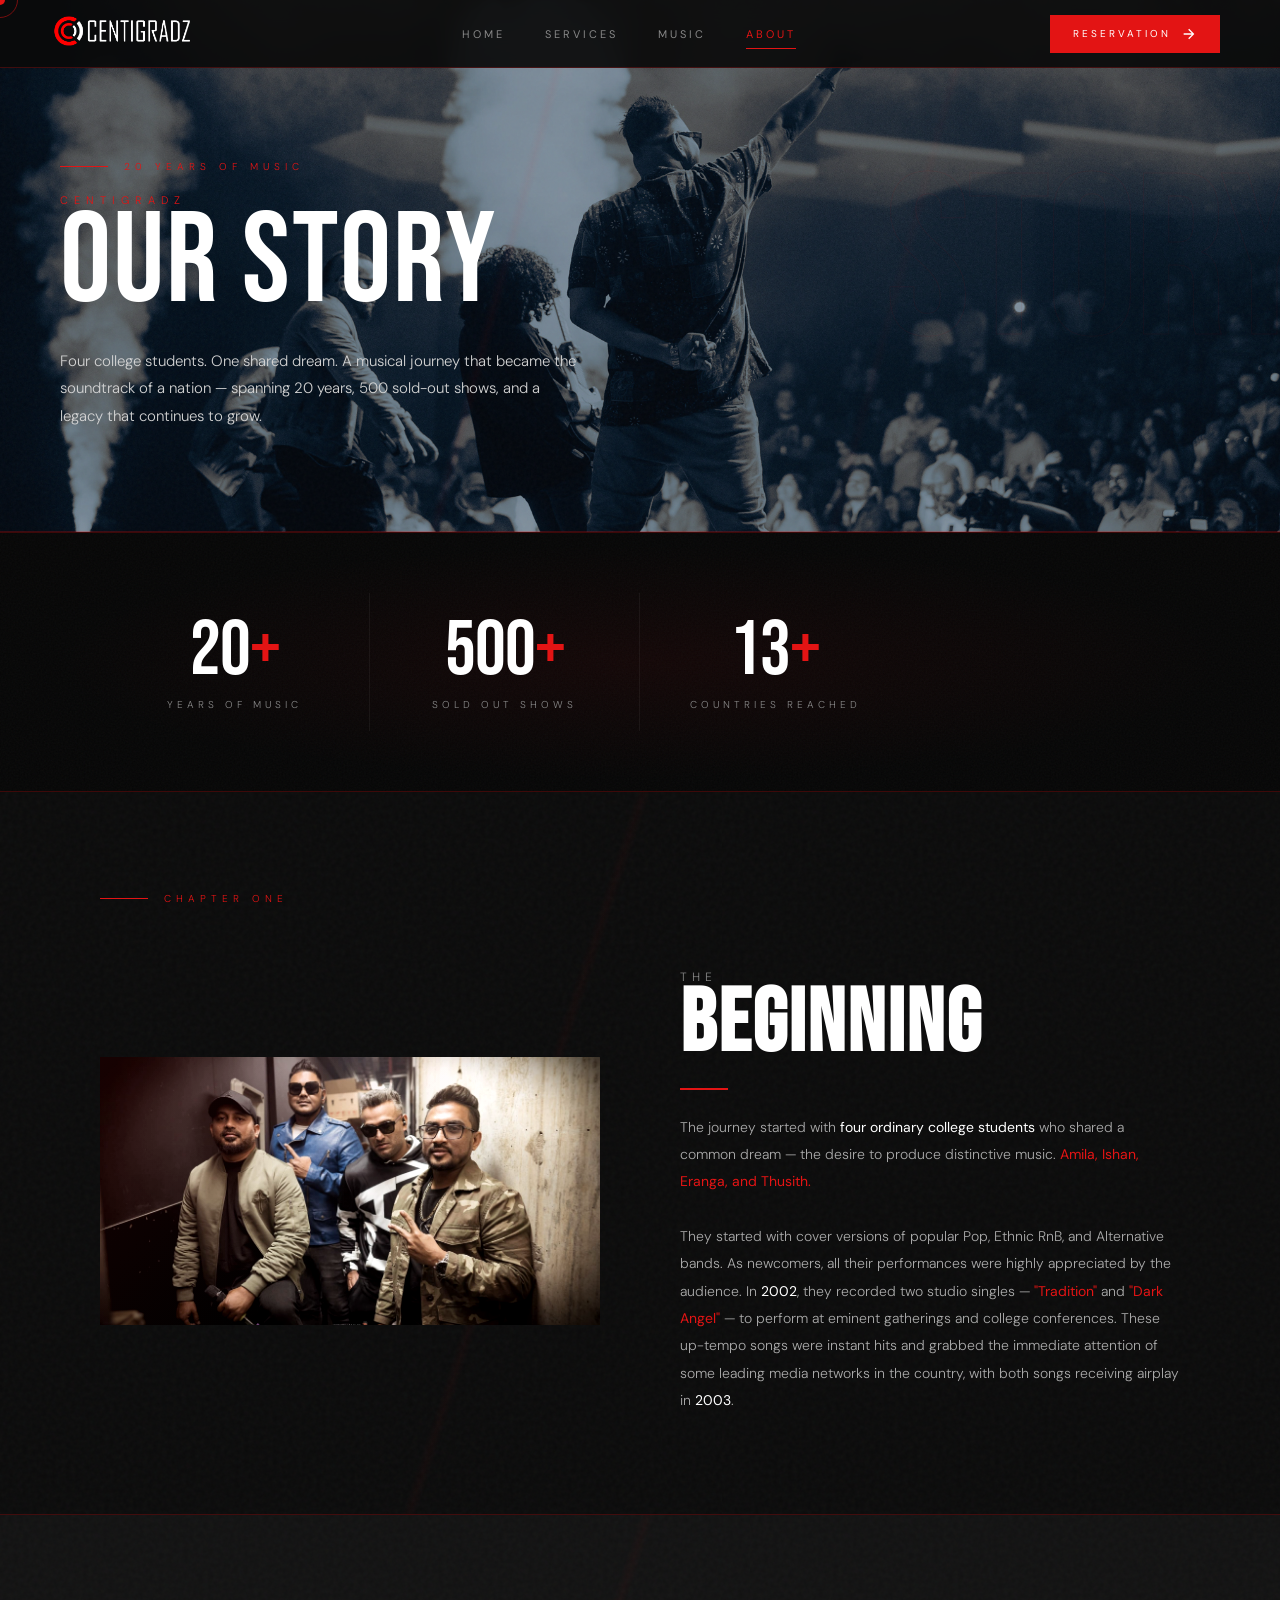
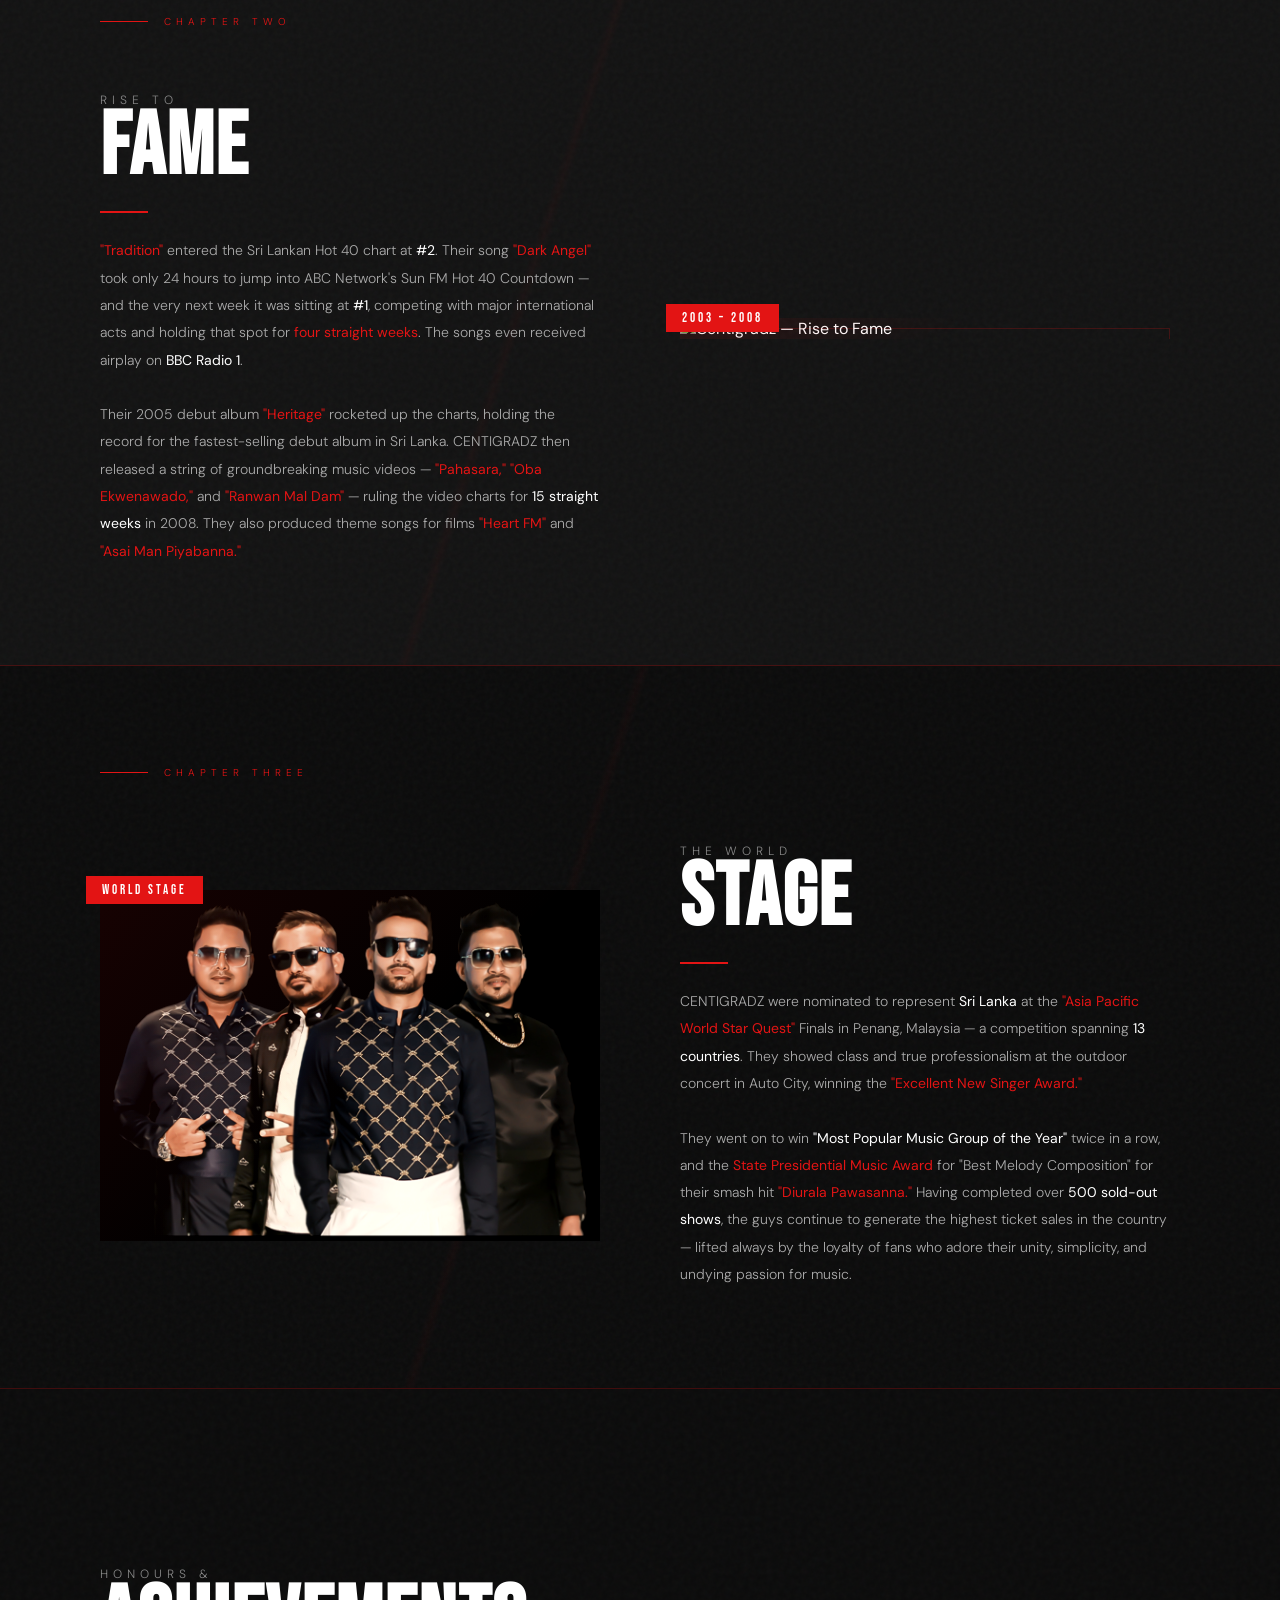
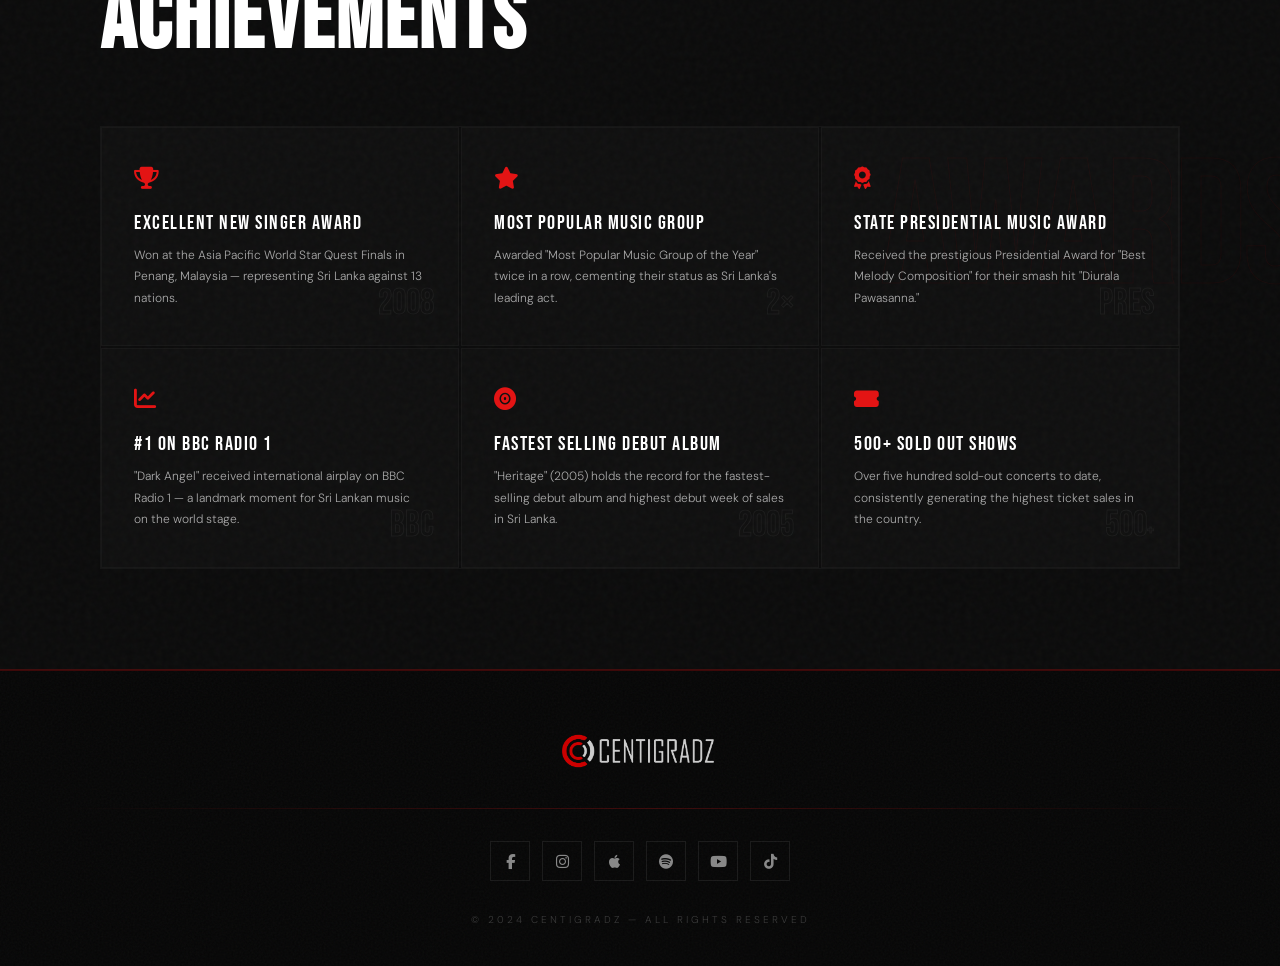
==== commit 75a1c93b: "Add files via upload" ====
--- a/about.html
+++ b/about.html
@@ -88,10 +88,10 @@
 				<div class="stat-number">500<em>+</em></div>
 				<div class="stat-label">Sold Out Shows</div>
 			</div>
-			<div class="stat-item reveal" style="transition-delay:0.2s">
+			<!-- <div class="stat-item reveal" style="transition-delay:0.2s">
 				<div class="stat-number"><em>#</em>1</div>
 				<div class="stat-label">Chart Position</div>
-			</div>
+			</div> -->
 			<div class="stat-item reveal" style="transition-delay:0.3s">
 				<div class="stat-number">13<em>+</em></div>
 				<div class="stat-label">Countries Reached</div>
@@ -109,7 +109,6 @@
 			<div class="story-grid">
 
 				<div class="story-img-wrap reveal-left">
-					<div class="chapter-tag">Est. 1999</div>
 					<div class="story-img-frame">
 						<img src="img/group 1.jpg" alt="Centigradz — The Beginning" />
 						<div class="story-img-overlay"></div>
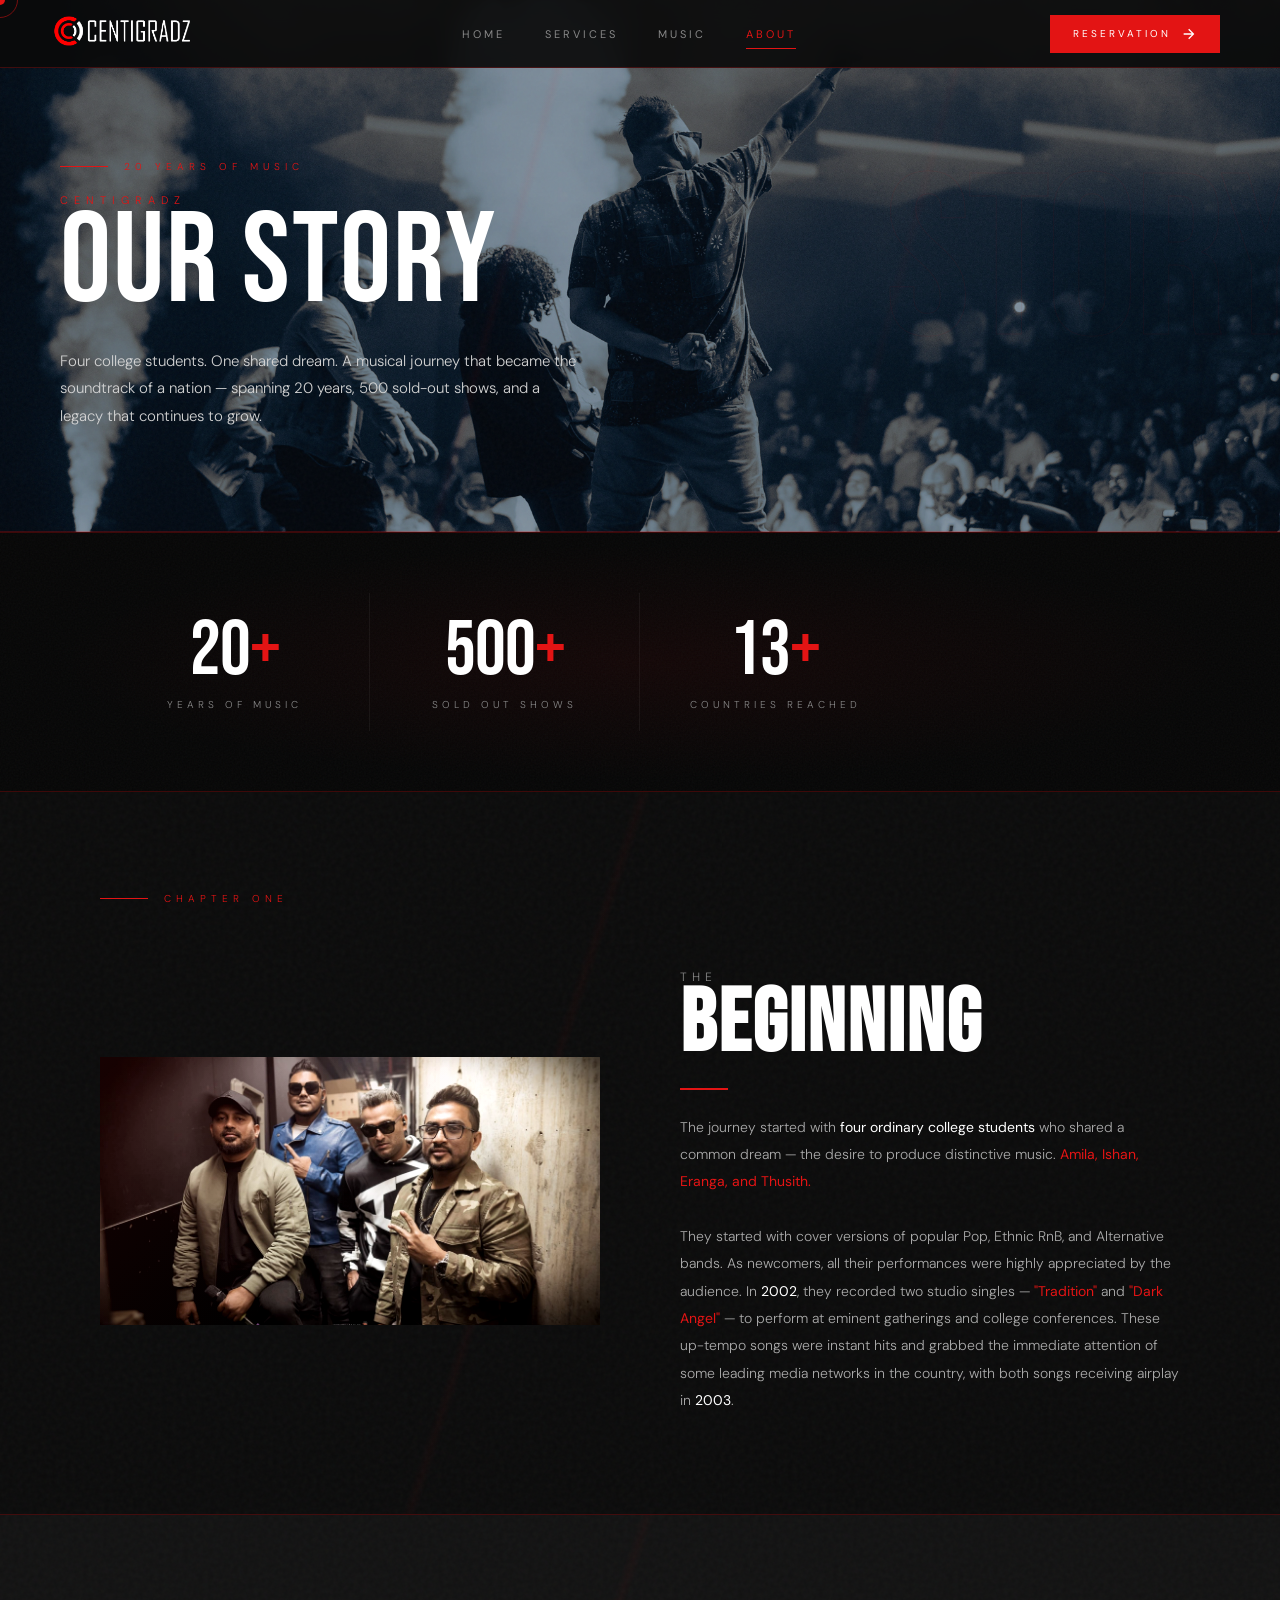
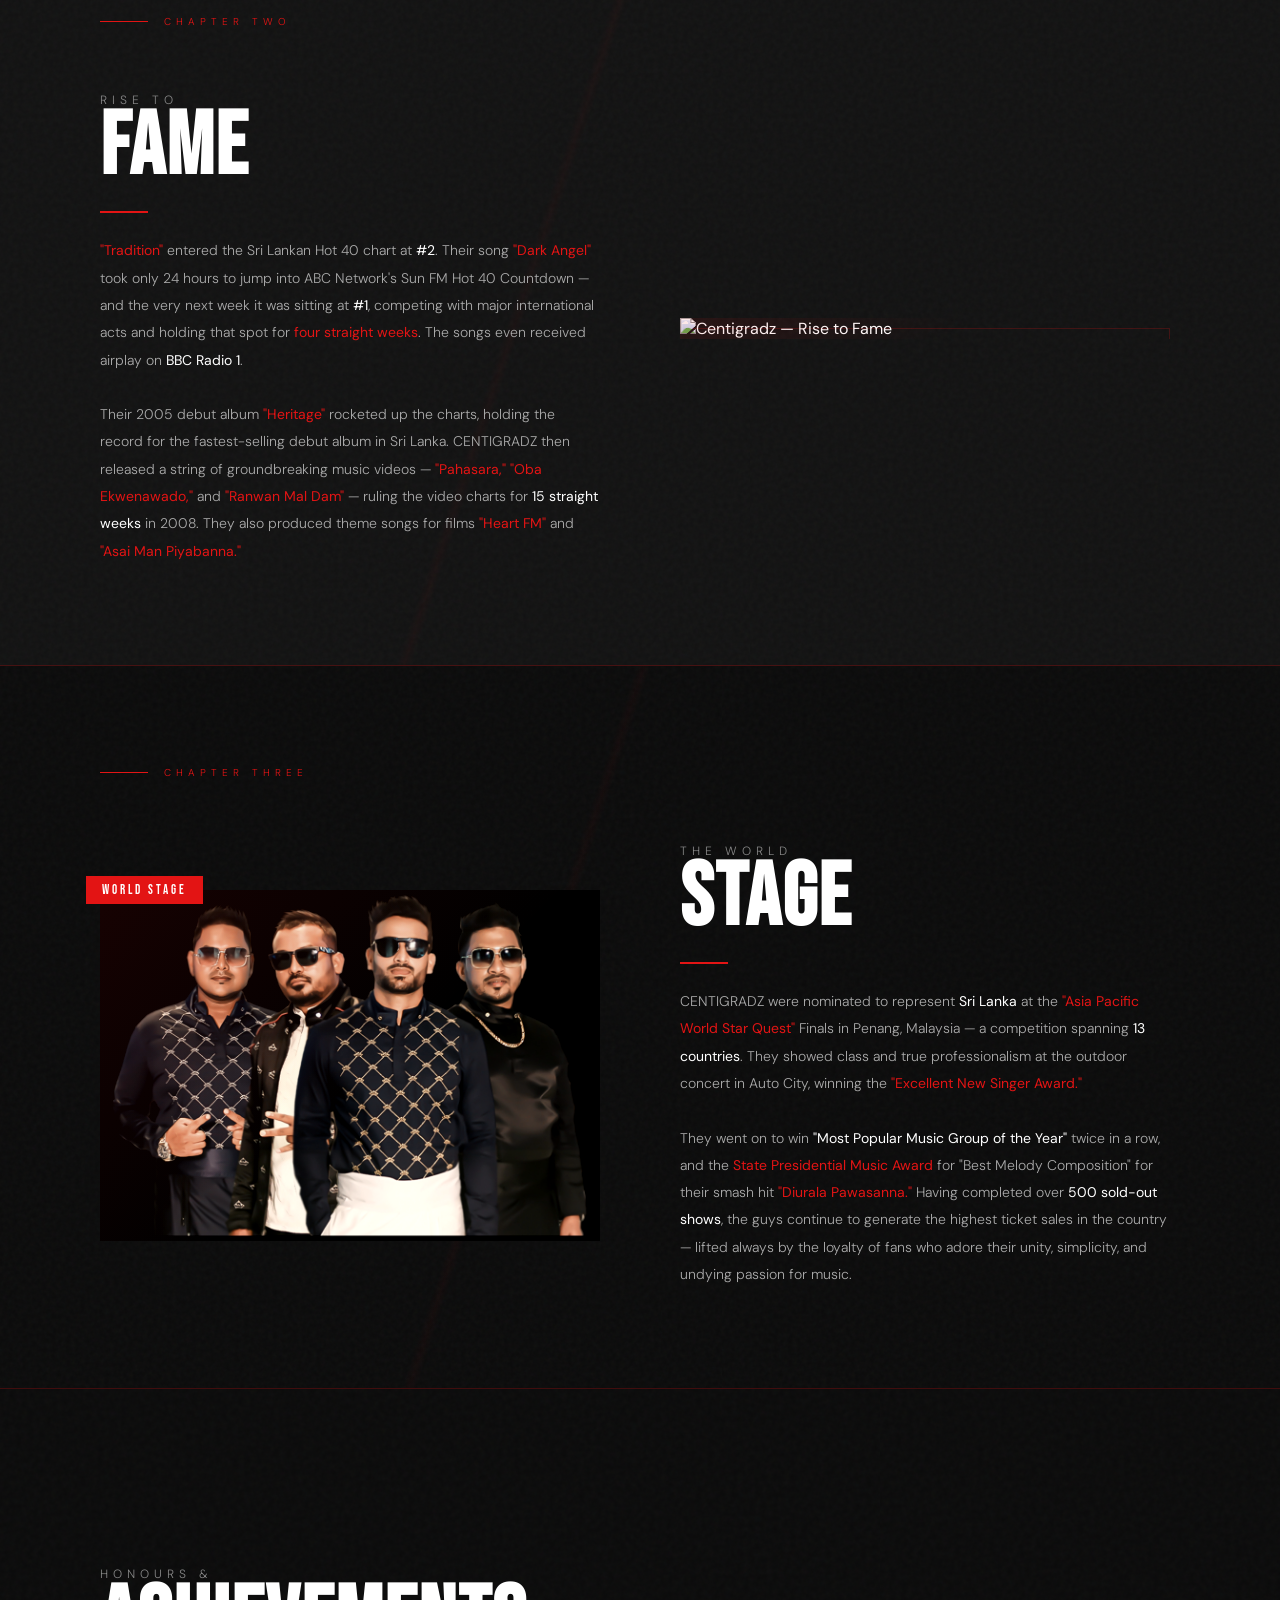
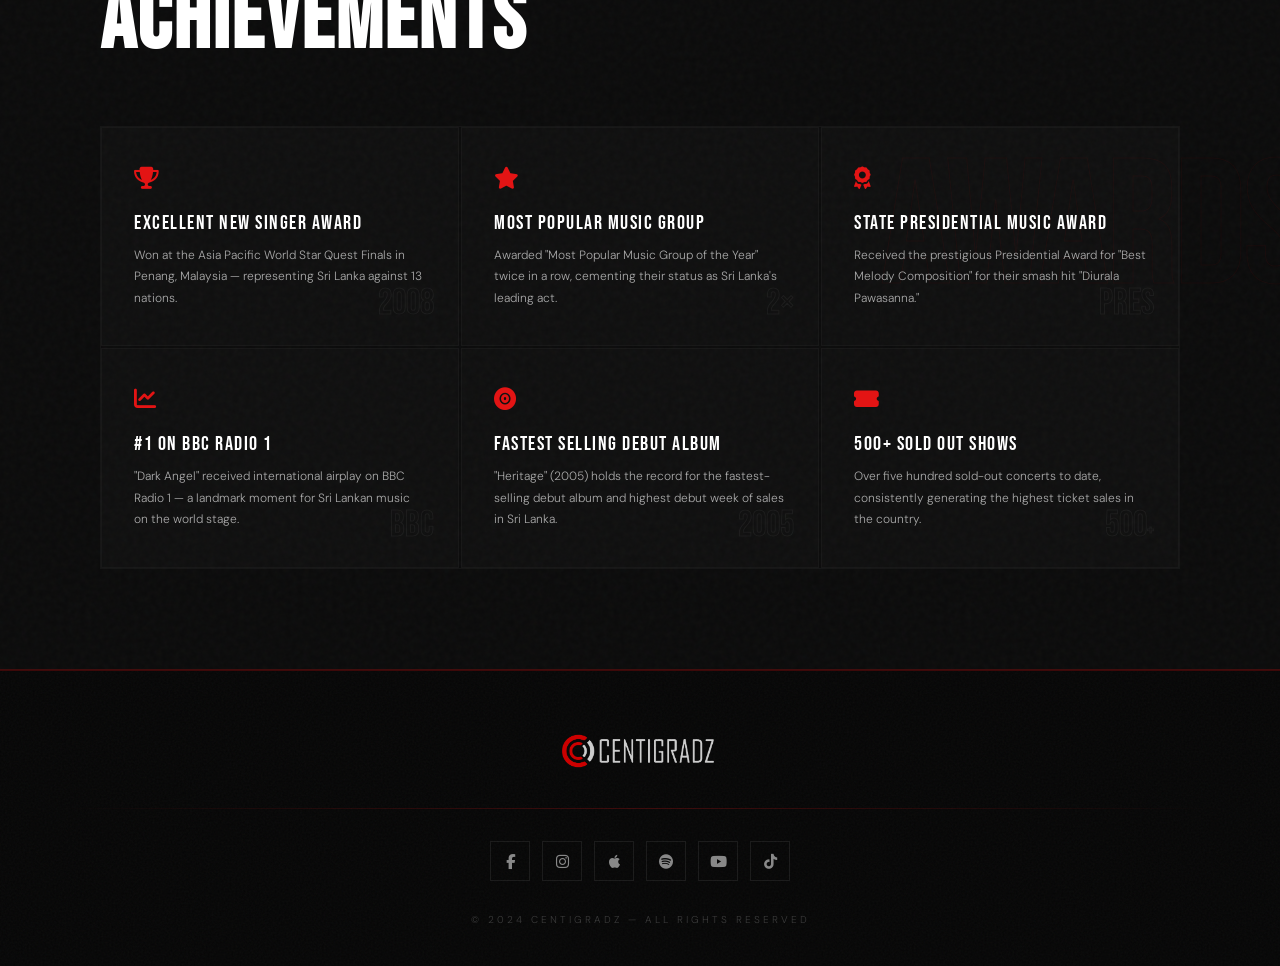
==== commit ec2f4011: "Update print statement from 'Hello' to 'Goodbye'" ====
--- a/about.html
+++ b/about.html
@@ -149,7 +149,6 @@
 			<div class="story-grid flipped">
 
 				<div class="story-img-wrap reveal-left">
-					<div class="chapter-tag">2003 – 2008</div>
 					<div class="story-img-frame">
 						<img src="img/Centi.png" alt="Centigradz — Rise to Fame" />
 						<div class="story-img-overlay"></div>
@@ -348,4 +347,4 @@
 
 </body>
 
-</html>+</html>
--- a/styles.css
+++ b/styles.css
@@ -415,12 +415,17 @@
     gap: 80px;
   }
 
-  /* ── Mosaic ── */
+  /* ── Updated Single Image Mosaic ── */
+
   .mosaic-wrap {
     position: relative;
-    flex: 0 0 50%;
-  }
-
+    /* Adjust width as needed for your layout */
+    width: 100%;
+    max-width: 600px;
+    margin: 0 auto;
+  }
+
+  /* This creates the decorative border box behind the image */
   .mosaic-wrap::before {
     content: '';
     position: absolute;
@@ -433,50 +438,40 @@
     transition: transform 0.4s ease;
   }
 
+  /* Border shifts slightly when you hover over the wrapper */
   .mosaic-wrap:hover::before {
     transform: translate(-4px, 4px);
   }
 
-  .live-tag {
-    position: absolute;
-    top: -14px;
-    right: -14px;
-    background: var(--red);
-    color: #fff;
-    font-family: 'Bebas Neue', sans-serif;
-    font-size: 12px;
-    letter-spacing: 3px;
-    padding: 6px 14px;
-    z-index: 10;
-  }
-
   .mosaic {
     position: relative;
     z-index: 1;
-    display: grid;
-    grid-template-columns: repeat(4, 1fr);
-    grid-template-rows: repeat(4, 110px);
-    gap: 3px;
+    overflow: hidden;
+    /* Clips the image zoom on hover */
   }
 
   .mosaic-item {
-    overflow: hidden;
-    position: relative;
+    width: 100%;
+    display: block;
+    line-height: 0;
+    /* Removes tiny gap at bottom of image */
   }
 
   .mosaic-item img {
     width: 100%;
-    height: 100%;
-    object-fit: cover;
+    height: auto;
+    display: block;
     filter: grayscale(30%) contrast(1.1);
     transition: filter 0.5s ease, transform 0.55s ease;
   }
 
+  /* Hover Effects */
   .mosaic-item:hover img {
     filter: grayscale(0%) contrast(1.05);
-    transform: scale(1.07);
-  }
-
+    transform: scale(1.05);
+  }
+
+  /* Optional: The red gradient overlay you had before */
   .mosaic-item::after {
     content: '';
     position: absolute;
@@ -484,55 +479,12 @@
     background: linear-gradient(135deg, rgba(227, 20, 20, 0.15), transparent 60%);
     opacity: 0;
     transition: opacity 0.4s ease;
+    pointer-events: none;
+    /* Allows hover to pass through to the image */
   }
 
   .mosaic-item:hover::after {
     opacity: 1;
-  }
-
-  .m1 {
-    grid-column: 1 / 3;
-    grid-row: 1 / 3;
-  }
-
-  .m2 {
-    grid-column: 3;
-    grid-row: 1 / 3;
-  }
-
-  .m3 {
-    grid-column: 4;
-    grid-row: 1;
-  }
-
-  .m4 {
-    grid-column: 4;
-    grid-row: 2;
-  }
-
-  .m5 {
-    grid-column: 1;
-    grid-row: 3;
-  }
-
-  .m6 {
-    grid-column: 2 / 4;
-    grid-row: 3;
-  }
-
-  .m7 {
-    grid-column: 4;
-    grid-row: 3 / 5;
-  }
-
-  .m8 {
-    grid-column: 1;
-    grid-row: 4;
-  }
-
-  .m9 {
-    grid-column: 2 / 4;
-    grid-row: 4;
   }
 
   /* ── Hero content ── */
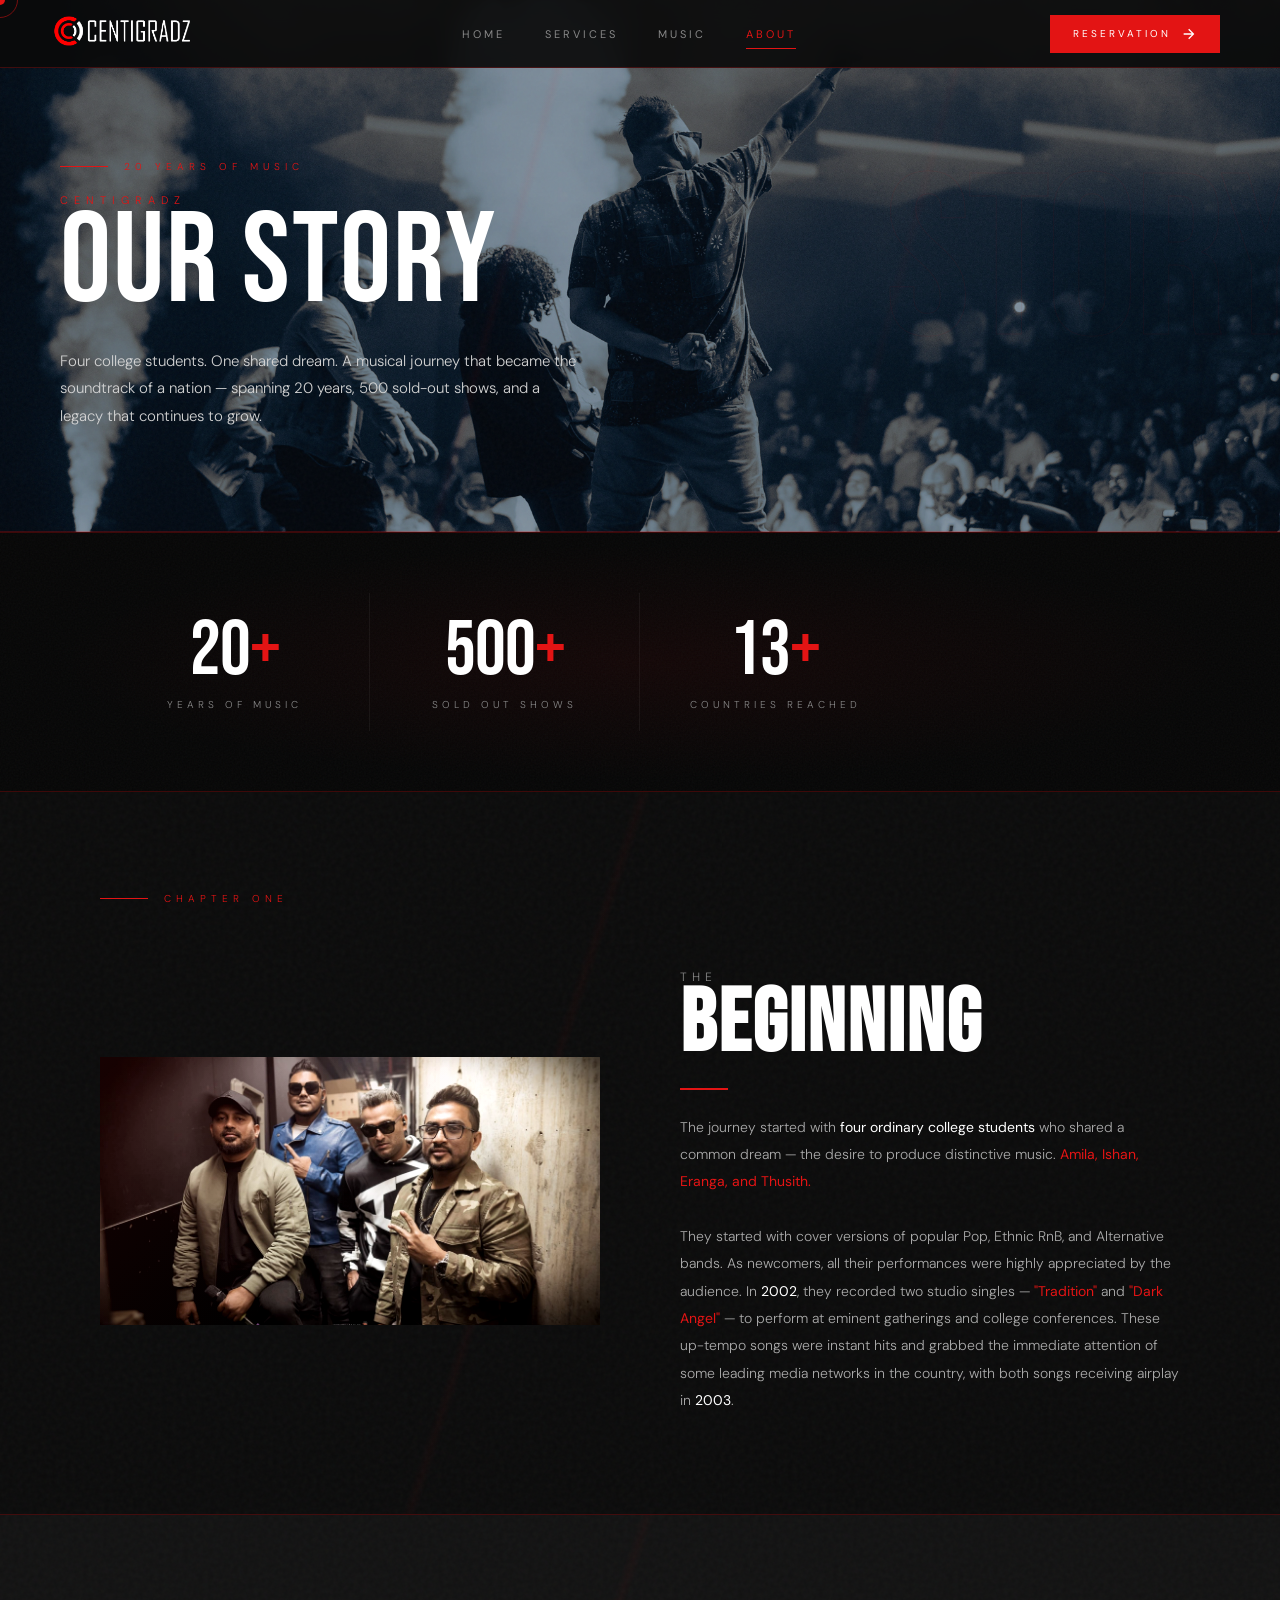
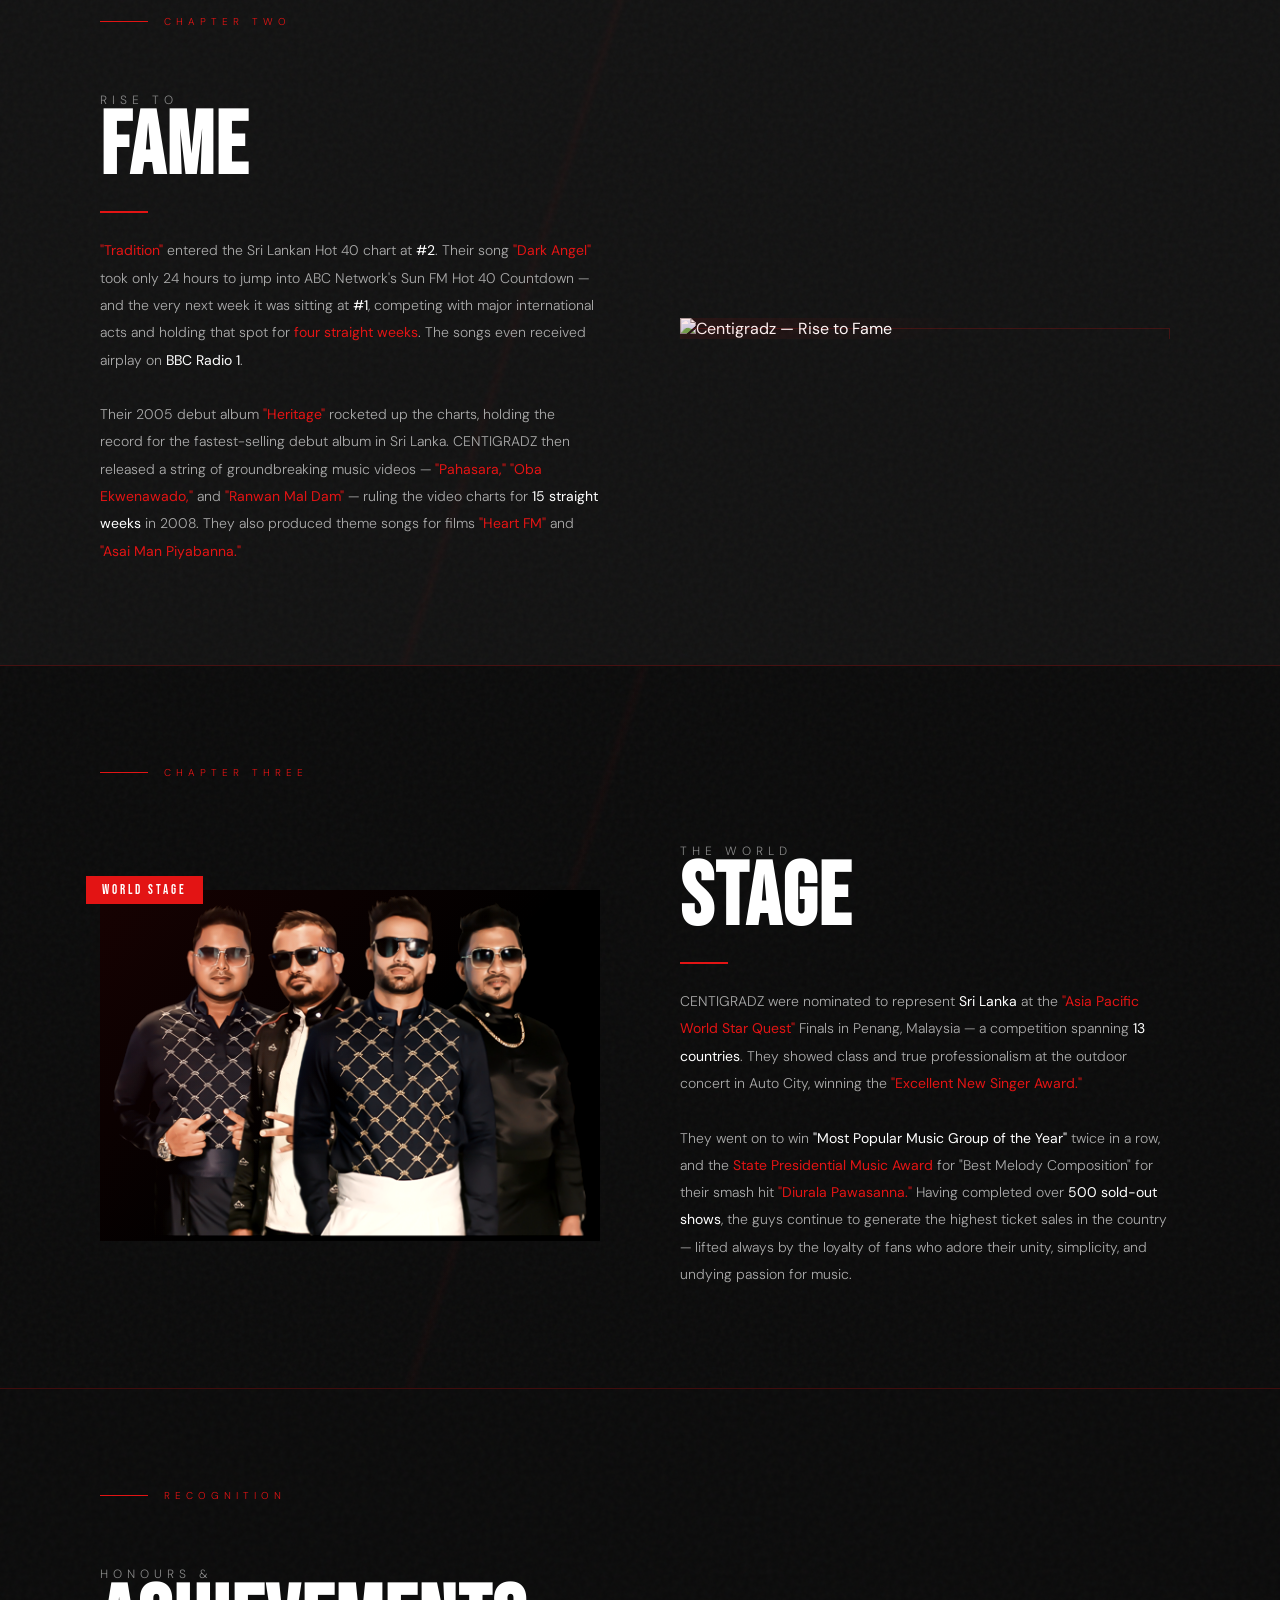
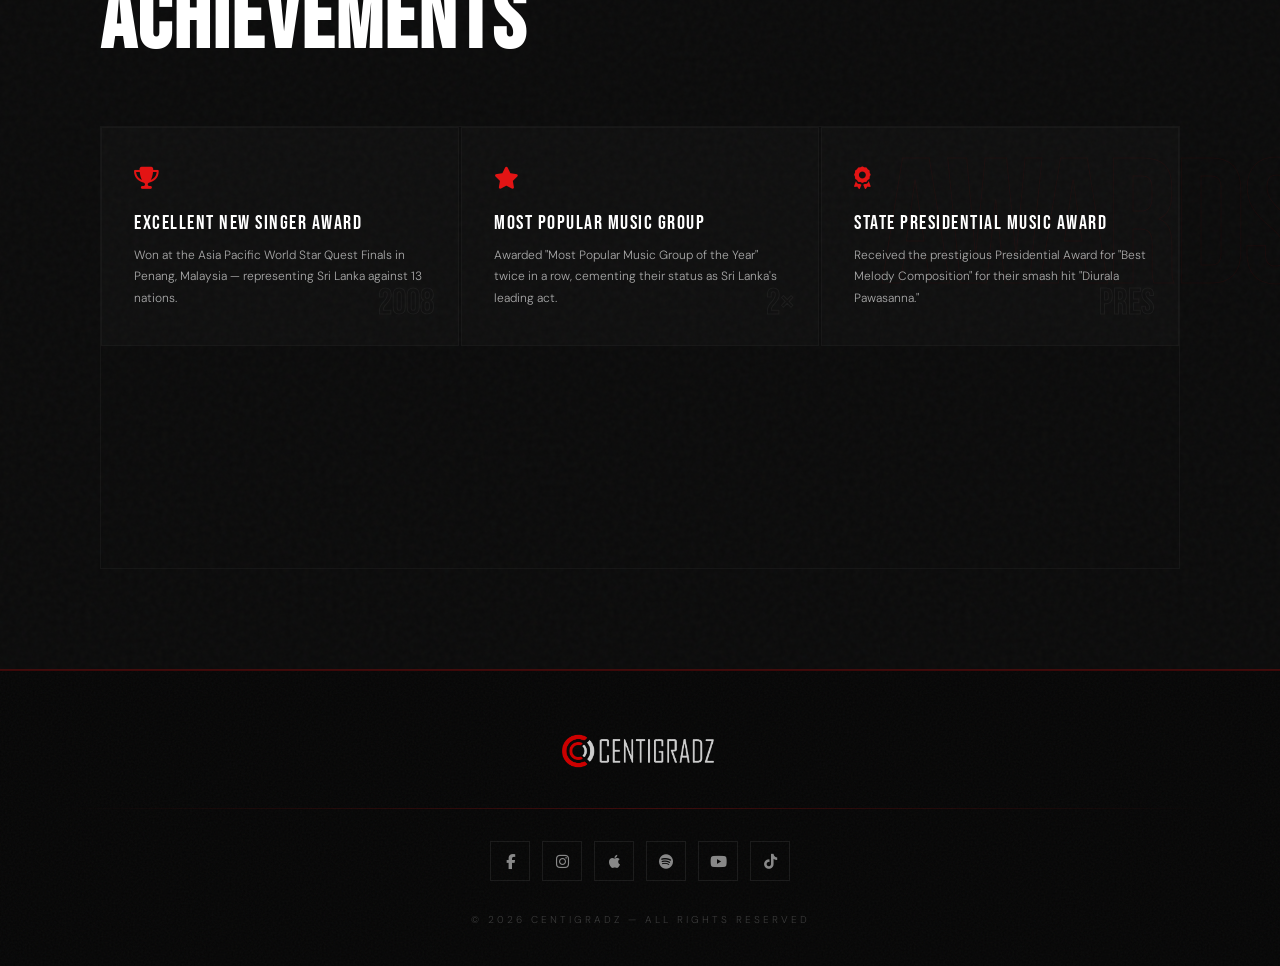
==== commit 1354d9b7: "Update about.html" ====
--- a/about.html
+++ b/about.html
@@ -312,7 +312,7 @@
 				<a href="https://www.tiktok.com/@centigradz1" target="_blank" rel="noopener noreferrer"
 					class="footer-social-link"><i class="fab fa-tiktok"></i></a>
 			</div>
-			<p class="footer-copy">&copy; 2024 Centigradz — All rights reserved</p>
+			<p class="footer-copy">&copy; 2026 Centigradz — All rights reserved</p>
 		</div>
 	</footer>
 
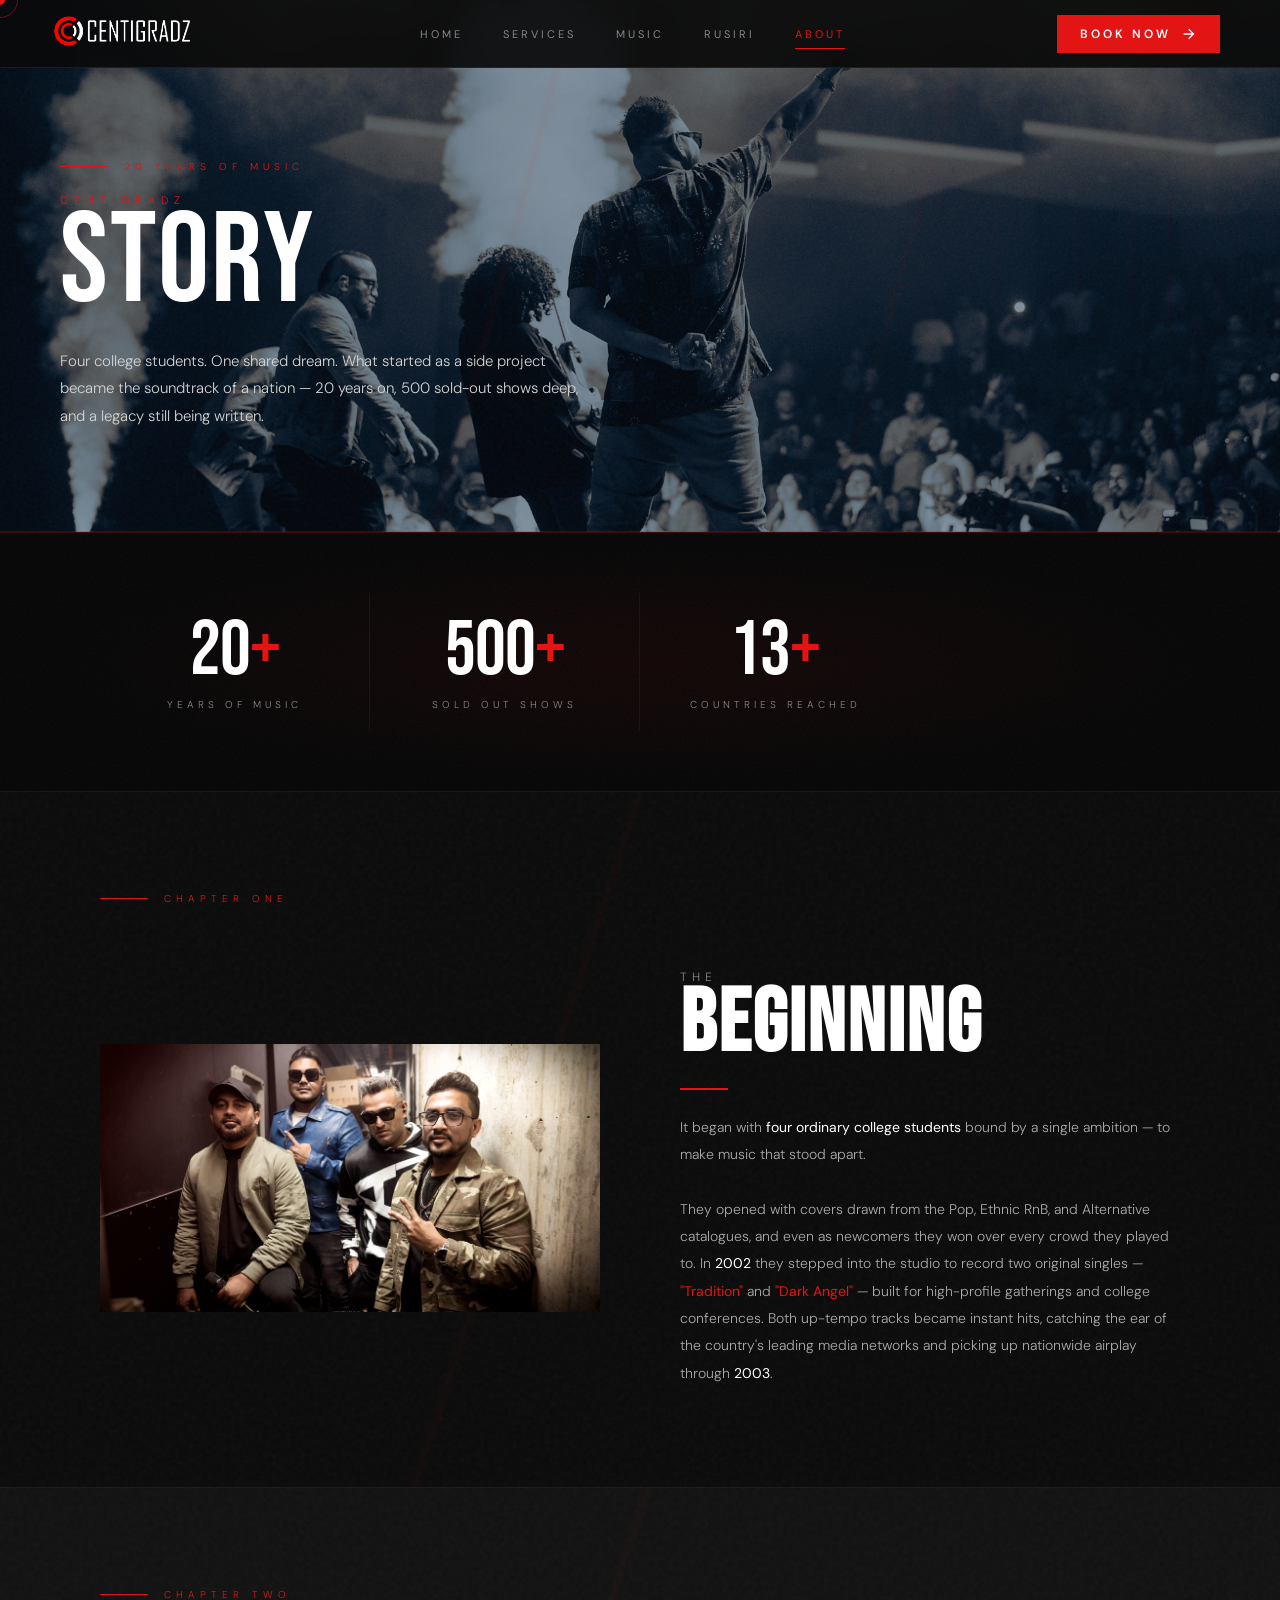
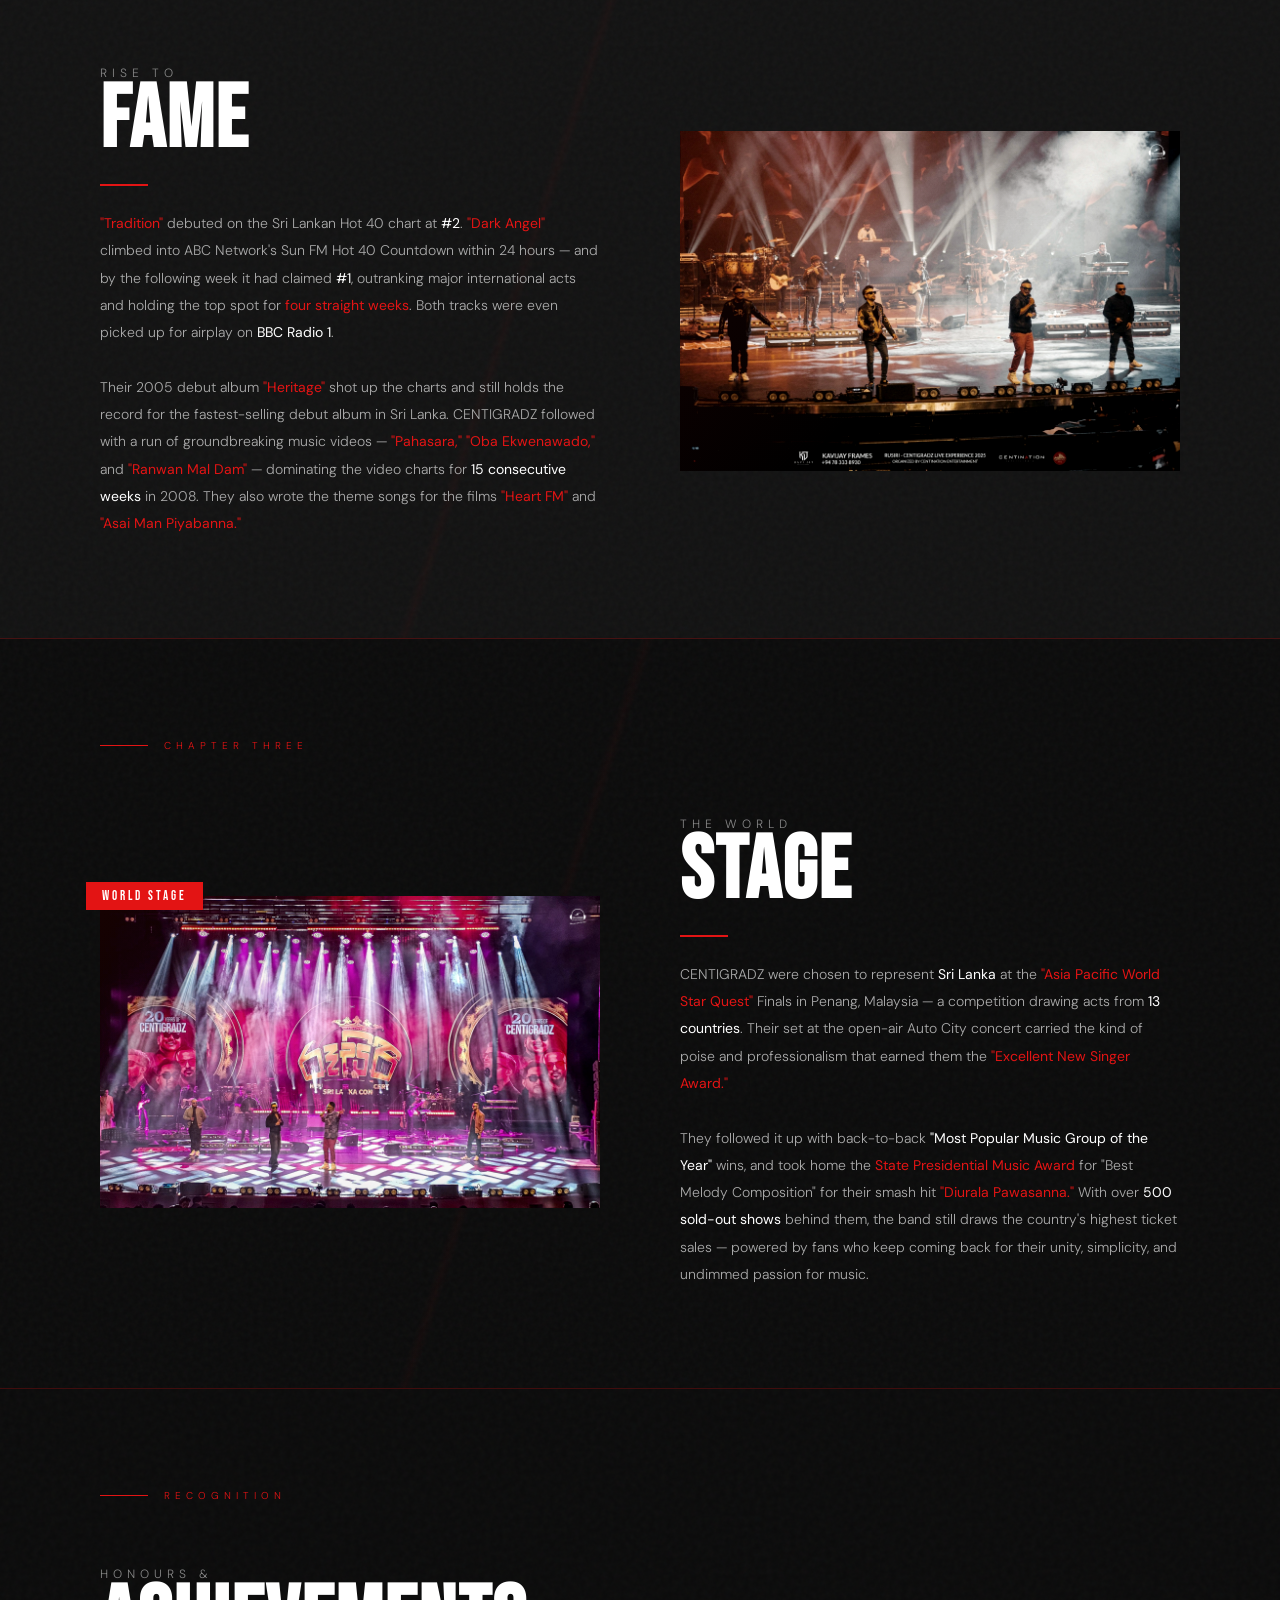
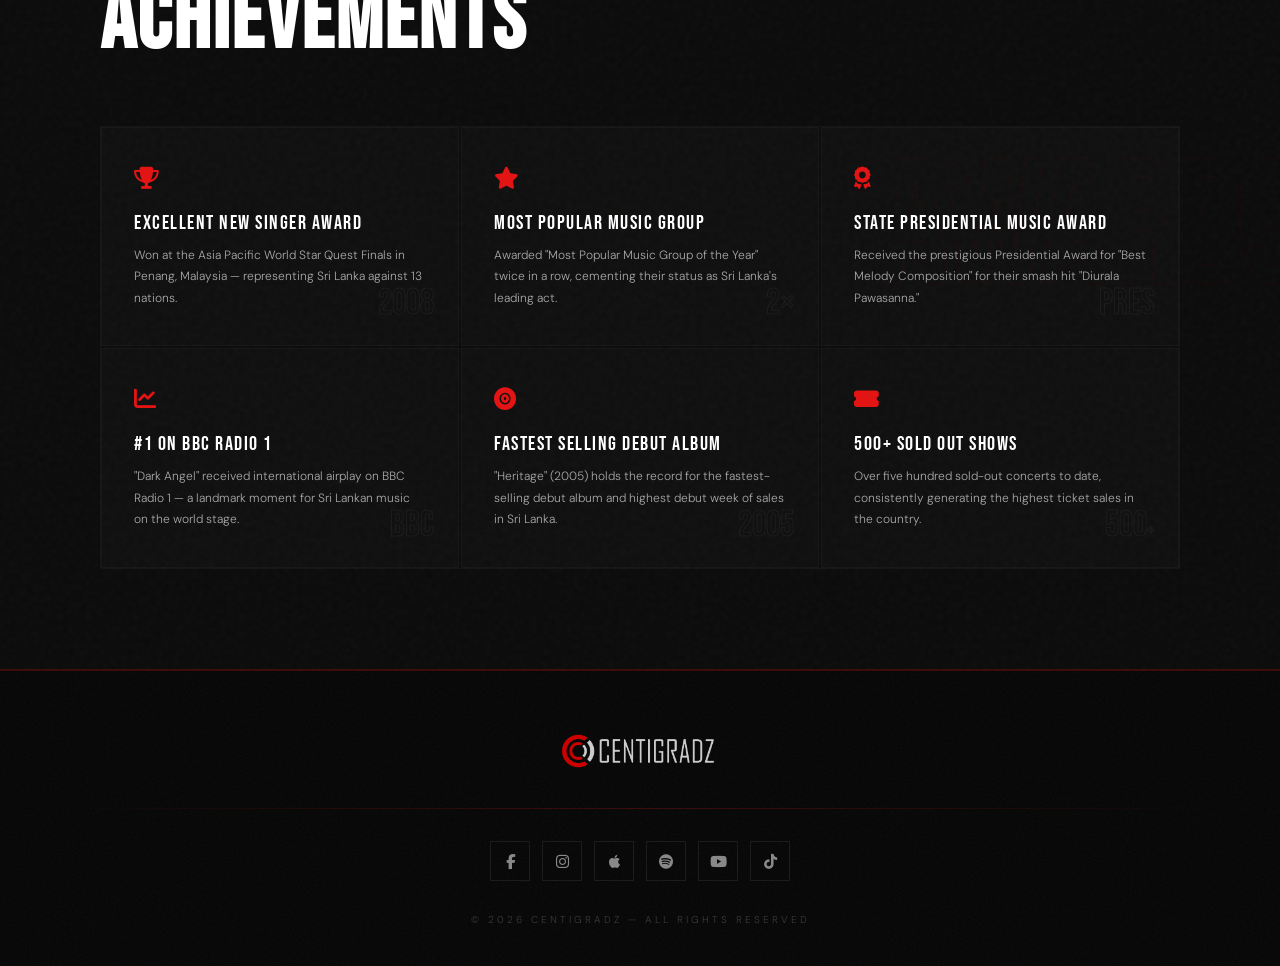
==== commit 00af3f99: "Add Rusiri page, hero carousel, music page stat badge and copy updates - New rusiri.html: anniversar" ====
--- a/about.html
+++ b/about.html
@@ -32,11 +32,12 @@
 			<a href="index.html">Home</a>
 			<a href="services.html">Services</a>
 			<a href="music.html">Music</a>
+			<a href="rusiri.html">Rusiri</a>
 			<a href="about.html" class="active">About</a>
 		</div>
 		<div class="nav-btn-wrap">
 			<a href="https://form.jotform.com/232563666599473" class="nav-btn">
-				<span>Reservation</span>
+				<span>Book Now</span>
 				<svg height="16" width="16" viewBox="0 0 24 24" fill="none">
 					<path d="M16.172 11l-5.364-5.364 1.414-1.414L20 12l-7.778 7.778-1.414-1.414L16.172 13H4v-2z"
 						fill="currentColor" />
@@ -52,6 +53,7 @@
 			<a href="index.html">Home</a>
 			<a href="services.html">Services</a>
 			<a href="music.html">Music</a>
+			<a href="rusiri.html">Rusiri</a>
 			<a href="about.html" class="active">About</a>
 		</div>
 	</nav>
@@ -67,12 +69,12 @@
 			</div>
 			<div class="page-title-group fade-up d2">
 				<span class="page-title-sub">Centigradz</span>
-				<span class="page-title-main">Our Story</span>
+				<span class="page-title-main">Story</span>
 			</div>
 			<p class="page-hero-desc fade-up d3">
-				Four college students. One shared dream. A musical journey that became the
-				soundtrack of a nation — spanning 20 years, 500 sold-out shows, and a legacy
-				that continues to grow.
+				Four college students. One shared dream. What started as a side project became
+				the soundtrack of a nation — 20 years on, 500 sold-out shows deep, and a legacy
+				still being written.
 			</p>
 		</div>
 	</div>
@@ -122,16 +124,15 @@
 					</h2>
 					<div class="divider-red"></div>
 					<p class="story-body">
-						The journey started with <strong>four ordinary college students</strong> who shared a common
-						dream — the desire to produce distinctive music. <em>Amila, Ishan, Eranga, and Thusith.</em>
+						It began with <strong>four ordinary college students</strong> bound by a single ambition —
+						to make music that stood apart.
 						<br /><br />
-						They started with cover versions of popular Pop, Ethnic RnB, and Alternative bands.
-						As newcomers, all their performances were highly appreciated by the audience. In
-						<strong>2002</strong>, they recorded two studio singles — <em>"Tradition"</em> and
-						<em>"Dark Angel"</em> — to perform at eminent gatherings and college conferences.
-						These up-tempo songs were instant hits and grabbed the immediate attention of some
-						leading media networks in the country, with both songs receiving airplay in
-						<strong>2003</strong>.
+						They opened with covers drawn from the Pop, Ethnic RnB, and Alternative catalogues, and
+						even as newcomers they won over every crowd they played to. In <strong>2002</strong>
+						they stepped into the studio to record two original singles — <em>"Tradition"</em> and
+						<em>"Dark Angel"</em> — built for high-profile gatherings and college conferences.
+						Both up-tempo tracks became instant hits, catching the ear of the country's leading
+						media networks and picking up nationwide airplay through <strong>2003</strong>.
 					</p>
 				</div>
 
@@ -150,7 +151,7 @@
 
 				<div class="story-img-wrap reveal-left">
 					<div class="story-img-frame">
-						<img src="img/Centi.png" alt="Centigradz — Rise to Fame" />
+						<img src="img/carousel/slide-6.jpg" alt="Centigradz — Rise to Fame" />
 						<div class="story-img-overlay"></div>
 					</div>
 				</div>
@@ -162,18 +163,18 @@
 					</h2>
 					<div class="divider-red"></div>
 					<p class="story-body">
-						<em>"Tradition"</em> entered the Sri Lankan Hot 40 chart at <strong>#2</strong>. Their
-						song <em>"Dark Angel"</em> took only 24 hours to jump into ABC Network's Sun FM Hot 40
-						Countdown — and the very next week it was sitting at <strong>#1</strong>, competing
-						with major international acts and holding that spot for <em>four straight weeks</em>.
-						The songs even received airplay on <strong>BBC Radio 1</strong>.
+						<em>"Tradition"</em> debuted on the Sri Lankan Hot 40 chart at <strong>#2</strong>.
+						<em>"Dark Angel"</em> climbed into ABC Network's Sun FM Hot 40 Countdown within 24 hours
+						— and by the following week it had claimed <strong>#1</strong>, outranking major
+						international acts and holding the top spot for <em>four straight weeks</em>. Both
+						tracks were even picked up for airplay on <strong>BBC Radio 1</strong>.
 						<br /><br />
-						Their 2005 debut album <em>"Heritage"</em> rocketed up the charts, holding the record for
-						the fastest-selling debut album in Sri Lanka. CENTIGRADZ then released a string of
+						Their 2005 debut album <em>"Heritage"</em> shot up the charts and still holds the record
+						for the fastest-selling debut album in Sri Lanka. CENTIGRADZ followed with a run of
 						groundbreaking music videos — <em>"Pahasara," "Oba Ekwenawado,"</em> and
-						<em>"Ranwan Mal Dam"</em> — ruling the video charts for <strong>15 straight weeks</strong>
-						in 2008. They also produced theme songs for films <em>"Heart FM"</em> and
-						<em>"Asai Man Piyabanna."</em>
+						<em>"Ranwan Mal Dam"</em> — dominating the video charts for <strong>15 consecutive
+							weeks</strong> in 2008. They also wrote the theme songs for the films
+						<em>"Heart FM"</em> and <em>"Asai Man Piyabanna."</em>
 					</p>
 				</div>
 
@@ -193,7 +194,7 @@
 				<div class="story-img-wrap reveal-left">
 					<div class="chapter-tag">World Stage</div>
 					<div class="story-img-frame">
-						<img src="img/Centi 1.jpg" alt="Centigradz — International" />
+						<img src="img/carousel/slide-2.jpg" alt="Centigradz — International" />
 						<div class="story-img-overlay"></div>
 					</div>
 				</div>
@@ -205,17 +206,18 @@
 					</h2>
 					<div class="divider-red"></div>
 					<p class="story-body">
-						CENTIGRADZ were nominated to represent <strong>Sri Lanka</strong> at the
+						CENTIGRADZ were chosen to represent <strong>Sri Lanka</strong> at the
 						<em>"Asia Pacific World Star Quest"</em> Finals in Penang, Malaysia — a competition
-						spanning <strong>13 countries</strong>. They showed class and true professionalism
-						at the outdoor concert in Auto City, winning the <em>"Excellent New Singer Award."</em>
+						drawing acts from <strong>13 countries</strong>. Their set at the open-air Auto City
+						concert carried the kind of poise and professionalism that earned them the
+						<em>"Excellent New Singer Award."</em>
 						<br /><br />
-						They went on to win <strong>"Most Popular Music Group of the Year"</strong> twice in a row,
-						and the <em>State Presidential Music Award</em> for "Best Melody Composition" for their
-						smash hit <em>"Diurala Pawasanna."</em> Having completed over
-						<strong>500 sold-out shows</strong>, the guys continue to generate the highest ticket
-						sales in the country — lifted always by the loyalty of fans who adore their unity,
-						simplicity, and undying passion for music.
+						They followed it up with back-to-back <strong>"Most Popular Music Group of the Year"</strong>
+						wins, and took home the <em>State Presidential Music Award</em> for "Best Melody
+						Composition" for their smash hit <em>"Diurala Pawasanna."</em> With over
+						<strong>500 sold-out shows</strong> behind them, the band still draws the country's
+						highest ticket sales — powered by fans who keep coming back for their unity,
+						simplicity, and undimmed passion for music.
 					</p>
 				</div>
 
--- a/styles.css
+++ b/styles.css
@@ -85,7 +85,7 @@
     align-items: center;
     justify-content: center;
     z-index: 10000;
-    background-image: url('img/splash\ screen.png');
+    background-image: url('img/splash-screen.png');
     background-size: cover;
     background-position: center;
     animation: splashOut 0.8s cubic-bezier(0.4, 0, 0.2, 1) 2.4s forwards;
@@ -108,7 +108,7 @@
       inset: 0;
       background: radial-gradient(ellipse at center,
           transparent 30%,
-          rgba(0, 0, 0, 0.75) 100%);
+          rgba(0, 0, 0, 0.3) 100%);
       z-index: 1;
     }
   }
@@ -254,8 +254,8 @@
     color: #fff;
     margin-right: 20px;
     font-family: 'DM Sans', sans-serif;
-    font-size: 10px;
-    font-weight: 400;
+    font-size: 12px;
+    font-weight: 600;
     letter-spacing: 3px;
     text-transform: uppercase;
     padding: 10px 22px;
@@ -485,6 +485,33 @@
 
   .mosaic-item:hover::after {
     opacity: 1;
+  }
+
+  /* Hero carousel */
+  .hero-carousel {
+    position: relative;
+    width: 100%;
+    aspect-ratio: 4 / 3;
+    overflow: hidden;
+  }
+
+  .hero-carousel .carousel-slide {
+    position: absolute;
+    inset: 0;
+    width: 100%;
+    height: 100%;
+    object-fit: cover;
+    opacity: 0;
+    transition: opacity 0.8s ease;
+    filter: grayscale(30%) contrast(1.1);
+  }
+
+  .hero-carousel .carousel-slide.active {
+    opacity: 1;
+  }
+
+  .mosaic-item:hover .carousel-slide.active {
+    filter: grayscale(0%) contrast(1.05);
   }
 
   /* ── Hero content ── */
@@ -655,6 +682,44 @@
     transform: translateX(4px);
   }
 
+  /* Hero CTA row (Book Now + YouTube) */
+  .hero-cta-row {
+    display: inline-flex;
+    align-items: center;
+    gap: 14px;
+    flex-wrap: wrap;
+  }
+
+  .hero-yt {
+    display: inline-flex;
+    align-items: center;
+    gap: 10px;
+    background: #ff0000;
+    border: 1px solid #ff0000;
+    color: #fff;
+    font-family: 'DM Sans', sans-serif;
+    font-size: 10px;
+    font-weight: 600;
+    letter-spacing: 3px;
+    text-transform: uppercase;
+    padding: 14px 22px;
+    cursor: none;
+    text-decoration: none;
+    position: relative;
+    overflow: hidden;
+    transition: color 0.3s ease, background 0.3s ease;
+  }
+
+  .hero-yt i {
+    font-size: 16px;
+    line-height: 1;
+  }
+
+  .hero-yt:hover {
+    background: #fff;
+    color: #ff0000;
+  }
+
   /* Scroll indicator */
   .scroll-indicator {
     position: absolute;
@@ -1590,6 +1655,58 @@
     z-index: 2;
     max-width: 1200px;
     margin: 0 auto;
+  }
+
+  /* Hero stat badge ("1B+ Streams") */
+  .hero-stat {
+    display: inline-flex;
+    align-items: baseline;
+    gap: 14px;
+    padding: 10px 18px 10px 14px;
+    margin-bottom: 22px;
+    border: 1px solid rgba(227, 20, 20, 0.55);
+    background: rgba(227, 20, 20, 0.08);
+    box-shadow: 0 0 24px rgba(227, 20, 20, 0.25);
+    backdrop-filter: blur(4px);
+  }
+
+  .hero-stat-dot {
+    align-self: center;
+    width: 9px;
+    height: 9px;
+    border-radius: 50%;
+    background: var(--red);
+    box-shadow: 0 0 0 0 rgba(227, 20, 20, 0.7);
+    animation: heroStatPulse 1.6s ease-out infinite;
+  }
+
+  .hero-stat-number {
+    font-family: 'Bebas Neue', sans-serif;
+    font-size: clamp(32px, 4.5vw, 48px);
+    line-height: 1;
+    color: var(--red);
+    letter-spacing: 1px;
+  }
+
+  .hero-stat-label {
+    font-family: 'DM Sans', sans-serif;
+    font-size: 11px;
+    font-weight: 500;
+    letter-spacing: 5px;
+    text-transform: uppercase;
+    color: #fff;
+  }
+
+  @keyframes heroStatPulse {
+    0% {
+      box-shadow: 0 0 0 0 rgba(227, 20, 20, 0.7);
+    }
+    70% {
+      box-shadow: 0 0 0 12px rgba(227, 20, 20, 0);
+    }
+    100% {
+      box-shadow: 0 0 0 0 rgba(227, 20, 20, 0);
+    }
   }
 
   .page-title-group {
@@ -2789,6 +2906,315 @@
   }
 
   body.page-music .page-hero {
-    background-image: url('img/music.png');
-    background-position: center 30%;
+    background-image:
+      linear-gradient(to right,
+        rgba(10, 10, 10, 0.9) 0%,
+        rgba(10, 10, 10, 0.75) 45%,
+        rgba(10, 10, 10, 0.45) 100%),
+      url('img/carousel/slide-4.jpg');
+    background-position: center bottom;
+  }
+
+  /* ═══════════════════════════════════════
+       RUSIRI PAGE
+    ═══════════════════════════════════════ */
+
+  /* Header (magazine-spread style) */
+  .rusiri-header {
+    padding: 140px 60px 80px;
+    background: var(--dark);
+    border-bottom: 1px solid var(--border);
+  }
+
+  .rusiri-header-inner {
+    max-width: 1400px;
+    margin: 0 auto;
+    display: grid;
+    grid-template-columns: 1.1fr 1fr;
+    gap: 60px;
+    align-items: center;
+  }
+
+  .rusiri-header-meta {
+    display: flex;
+    align-items: center;
+    gap: 16px;
+    margin-bottom: 24px;
+  }
+
+  .rusiri-header-kicker {
+    font-family: 'Bebas Neue', sans-serif;
+    font-size: 22px;
+    letter-spacing: 2px;
+    color: var(--red);
+  }
+
+  .rusiri-header-sep {
+    display: inline-block;
+    width: 40px;
+    height: 1px;
+    background: rgba(255, 255, 255, 0.3);
+  }
+
+  .rusiri-header-year {
+    font-size: 11px;
+    font-weight: 400;
+    letter-spacing: 5px;
+    text-transform: uppercase;
+    color: #d3d3d3;
+  }
+
+  .rusiri-header-title {
+    font-family: 'Bebas Neue', sans-serif;
+    font-size: clamp(80px, 12vw, 180px);
+    line-height: 0.86;
+    letter-spacing: 2px;
+    color: #fff;
+    margin: 0 0 36px;
+  }
+
+  .rusiri-header-lede p {
+    font-size: 15px;
+    font-weight: 300;
+    line-height: 1.85;
+    color: #d3d3d3;
+    max-width: 540px;
+    margin: 0 0 18px;
+  }
+
+  .rusiri-header-quote {
+    padding-left: 18px;
+    border-left: 2px solid var(--red);
+    font-style: italic;
+    color: #bbb !important;
+  }
+
+  .rusiri-header-media {
+    position: relative;
+    aspect-ratio: 4 / 5;
+    overflow: hidden;
+    border: 1px solid var(--border);
+  }
+
+  .rusiri-header-carousel {
+    position: absolute;
+    inset: 0;
+    width: 100%;
+    height: 100%;
+    overflow: hidden;
+  }
+
+  .rusiri-header-carousel .rusiri-header-slide {
+    position: absolute;
+    inset: 0;
+    width: 100%;
+    height: 100%;
+    object-fit: cover;
+    display: block;
+    opacity: 0;
+    filter: grayscale(15%) contrast(1.05);
+    transition: opacity 1s ease, filter 0.6s ease, transform 0.7s ease;
+  }
+
+  .rusiri-header-carousel .rusiri-header-slide.active {
+    opacity: 1;
+  }
+
+  .rusiri-header-media:hover .rusiri-header-slide.active {
+    filter: grayscale(0%) contrast(1.05);
+    transform: scale(1.03);
+  }
+
+  /* Minimal credits (bottom of page) */
+  .rusiri-credits {
+    padding: 80px 60px 100px;
+    background: var(--dark);
+    border-top: 1px solid var(--border);
+  }
+
+  .rusiri-credits-inner {
+    max-width: 900px;
+    margin: 0 auto;
+  }
+
+  .rusiri-credits-list {
+    margin: 0;
+    padding: 0;
+  }
+
+  .rusiri-credits-row {
+    display: grid;
+    grid-template-columns: 180px 1fr;
+    gap: 24px;
+    padding: 18px 0;
+    border-bottom: 1px solid rgba(255, 255, 255, 0.06);
+  }
+
+  .rusiri-credits-row:last-child {
+    border-bottom: none;
+  }
+
+  .rusiri-credits-row dt {
+    font-size: 10px;
+    font-weight: 400;
+    letter-spacing: 4px;
+    text-transform: uppercase;
+    color: var(--text-dim);
+    margin: 0;
+  }
+
+  .rusiri-credits-row dd {
+    margin: 0;
+    font-size: 15px;
+    font-weight: 400;
+    color: #d3d3d3;
+  }
+
+  /* Video */
+  .rusiri-video-section {
+    padding: 100px 60px;
+    background: var(--dark);
+    border-bottom: 1px solid var(--border);
+  }
+
+  .rusiri-video-inner {
+    max-width: 1100px;
+    margin: 0 auto;
+  }
+
+  .rusiri-video-wrap {
+    margin-top: 40px;
+    position: relative;
+    aspect-ratio: 16 / 9;
+    overflow: hidden;
+    border: 1px solid var(--border);
+    background: #000;
+  }
+
+  .rusiri-video-wrap video {
+    width: 100%;
+    height: 100%;
+    display: block;
+    object-fit: cover;
+  }
+
+  /* Gallery */
+  .rusiri-gallery-section {
+    padding: 100px 60px 120px;
+    background: var(--mid);
+  }
+
+  .rusiri-gallery-inner {
+    max-width: 1400px;
+    margin: 0 auto;
+  }
+
+  .rusiri-gallery {
+    margin-top: 40px;
+    display: grid;
+    grid-template-columns: repeat(4, 1fr);
+    gap: 14px;
+  }
+
+  .rusiri-gallery-item {
+    position: relative;
+    aspect-ratio: 1 / 1;
+    overflow: hidden;
+    cursor: pointer;
+  }
+
+  .rusiri-gallery-item img {
+    width: 100%;
+    height: 100%;
+    object-fit: cover;
+    display: block;
+    filter: grayscale(20%) contrast(1.05);
+    transition: filter 0.45s ease, transform 0.55s ease;
+  }
+
+  .rusiri-gallery-item:hover img {
+    filter: grayscale(0%) contrast(1.05);
+    transform: scale(1.05);
+  }
+
+  .rusiri-gallery-item::after {
+    content: '';
+    position: absolute;
+    inset: 0;
+    background: linear-gradient(135deg, rgba(227, 20, 20, 0.12), transparent 60%);
+    opacity: 0;
+    transition: opacity 0.4s ease;
+    pointer-events: none;
+  }
+
+  .rusiri-gallery-item:hover::after {
+    opacity: 1;
+  }
+
+  /* Lightbox */
+  .rusiri-lightbox {
+    position: fixed;
+    inset: 0;
+    background: rgba(0, 0, 0, 0.92);
+    display: none;
+    align-items: center;
+    justify-content: center;
+    z-index: 9999;
+    padding: 40px;
+  }
+
+  .rusiri-lightbox.open {
+    display: flex;
+  }
+
+  .rusiri-lightbox img {
+    max-width: 100%;
+    max-height: 100%;
+    object-fit: contain;
+  }
+
+  .rusiri-lightbox-close {
+    position: absolute;
+    top: 24px;
+    right: 32px;
+    background: transparent;
+    border: none;
+    color: #fff;
+    font-size: 42px;
+    line-height: 1;
+    cursor: none;
+  }
+
+  @media (max-width: 1024px) {
+    .rusiri-header-inner {
+      grid-template-columns: 1fr;
+      gap: 48px;
+    }
+
+    .rusiri-gallery {
+      grid-template-columns: repeat(3, 1fr);
+    }
+  }
+
+  @media (max-width: 768px) {
+    .rusiri-header {
+      padding-left: 24px;
+      padding-right: 24px;
+    }
+
+    .rusiri-video-section,
+    .rusiri-gallery-section,
+    .rusiri-credits {
+      padding-left: 24px;
+      padding-right: 24px;
+    }
+
+    .rusiri-credits-row {
+      grid-template-columns: 1fr;
+      gap: 6px;
+    }
+
+    .rusiri-gallery {
+      grid-template-columns: repeat(2, 1fr);
+    }
   }
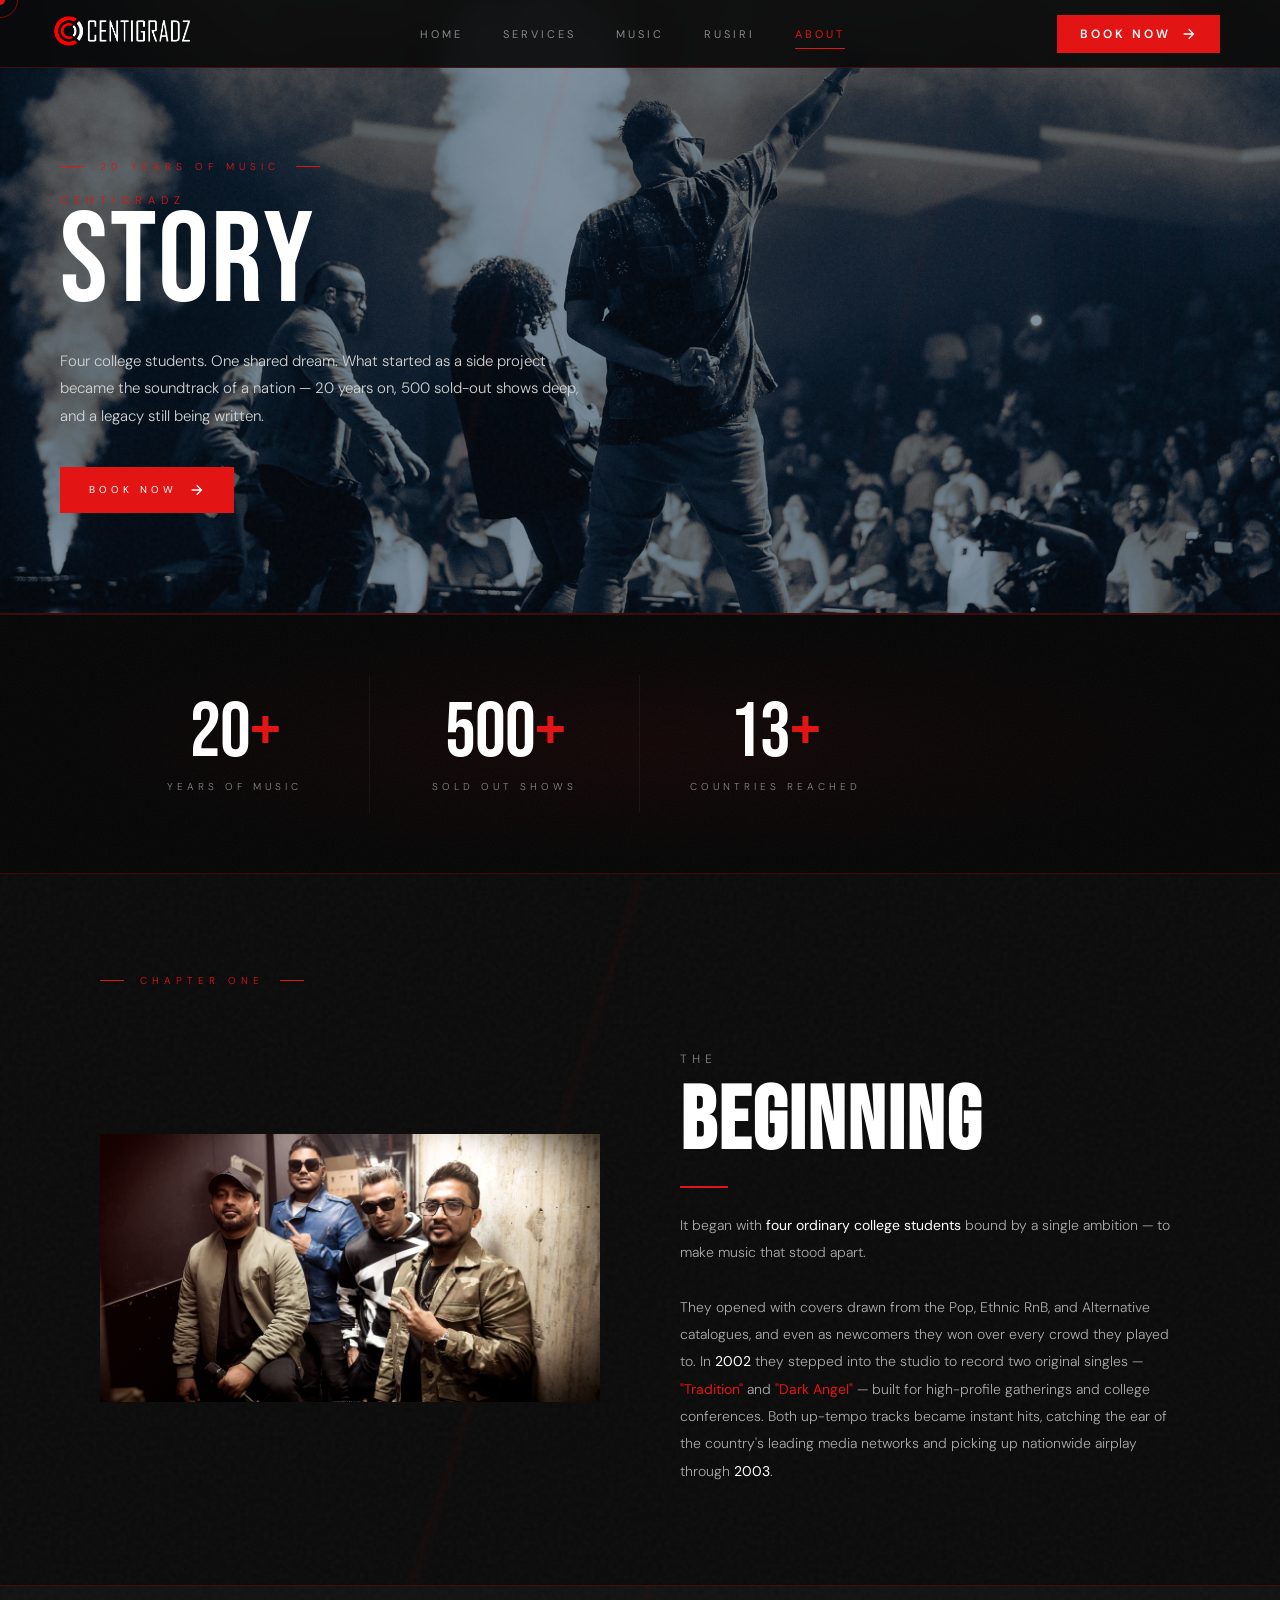
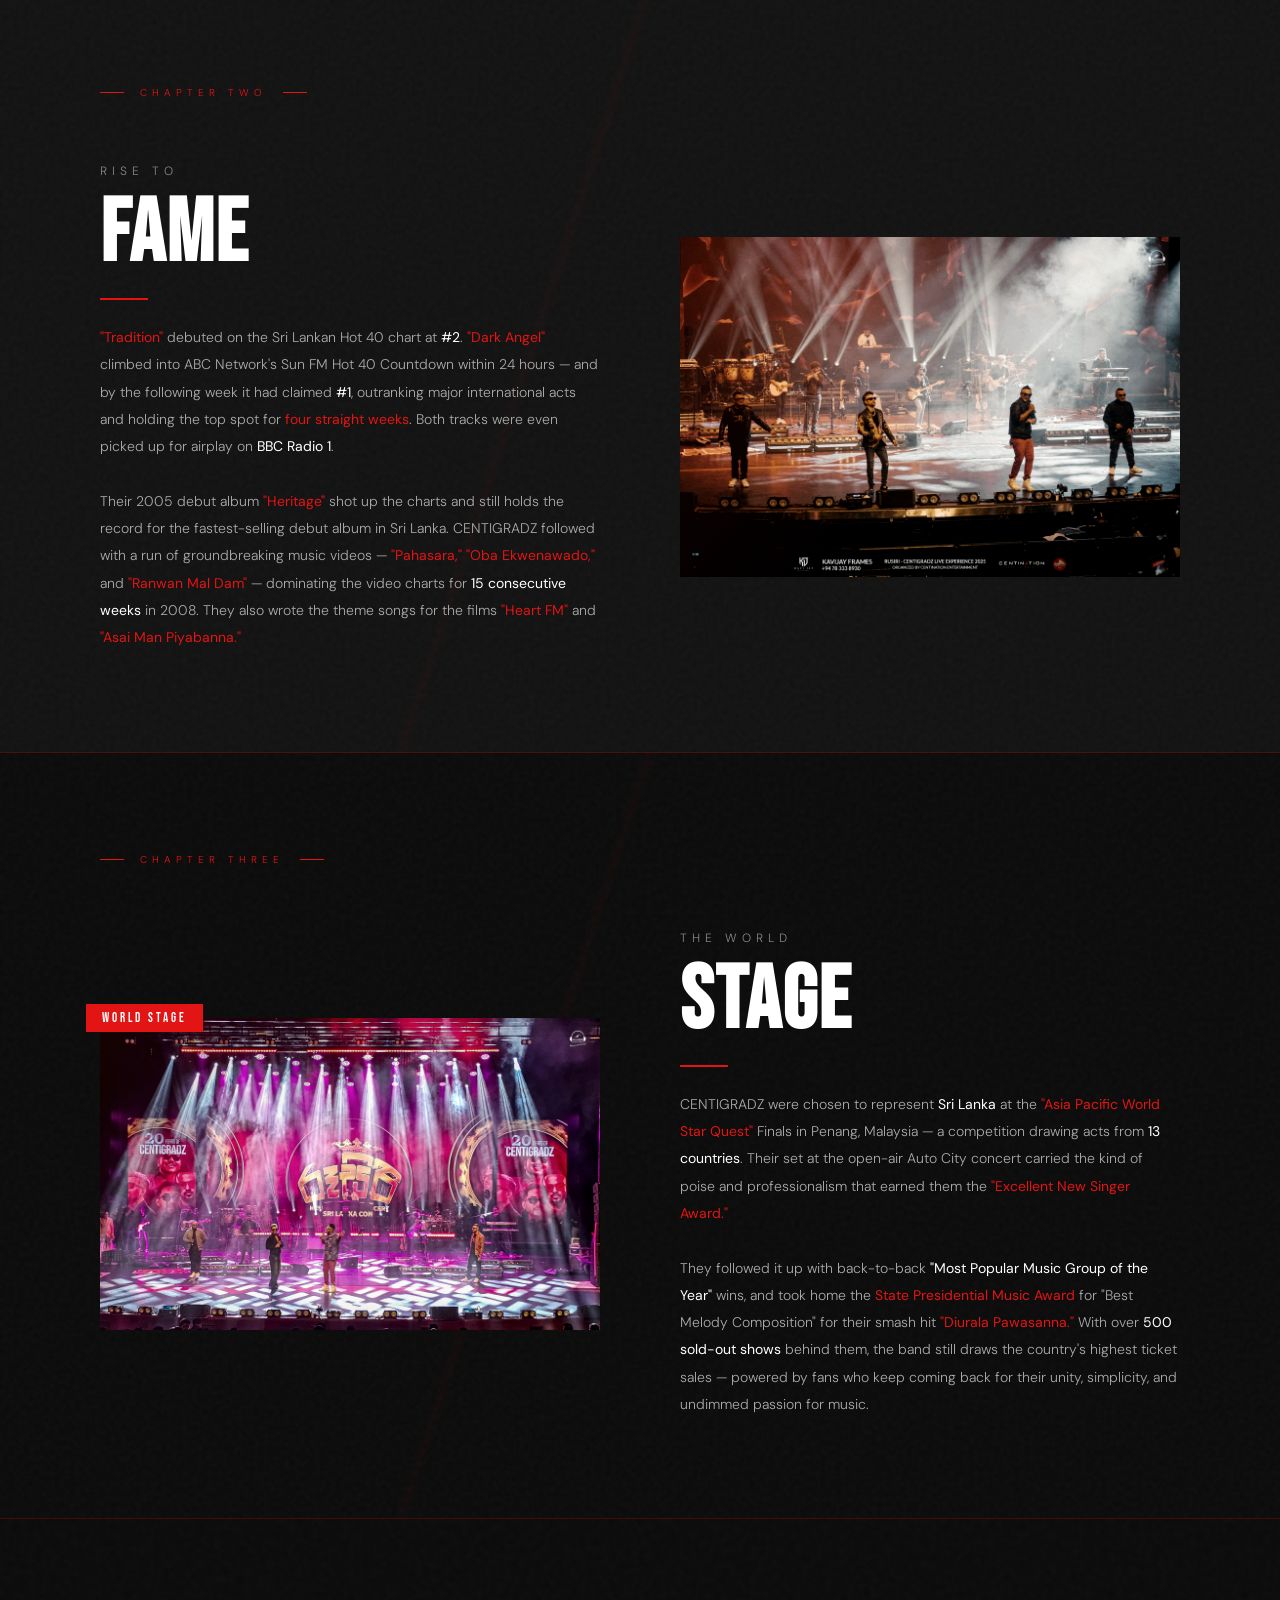
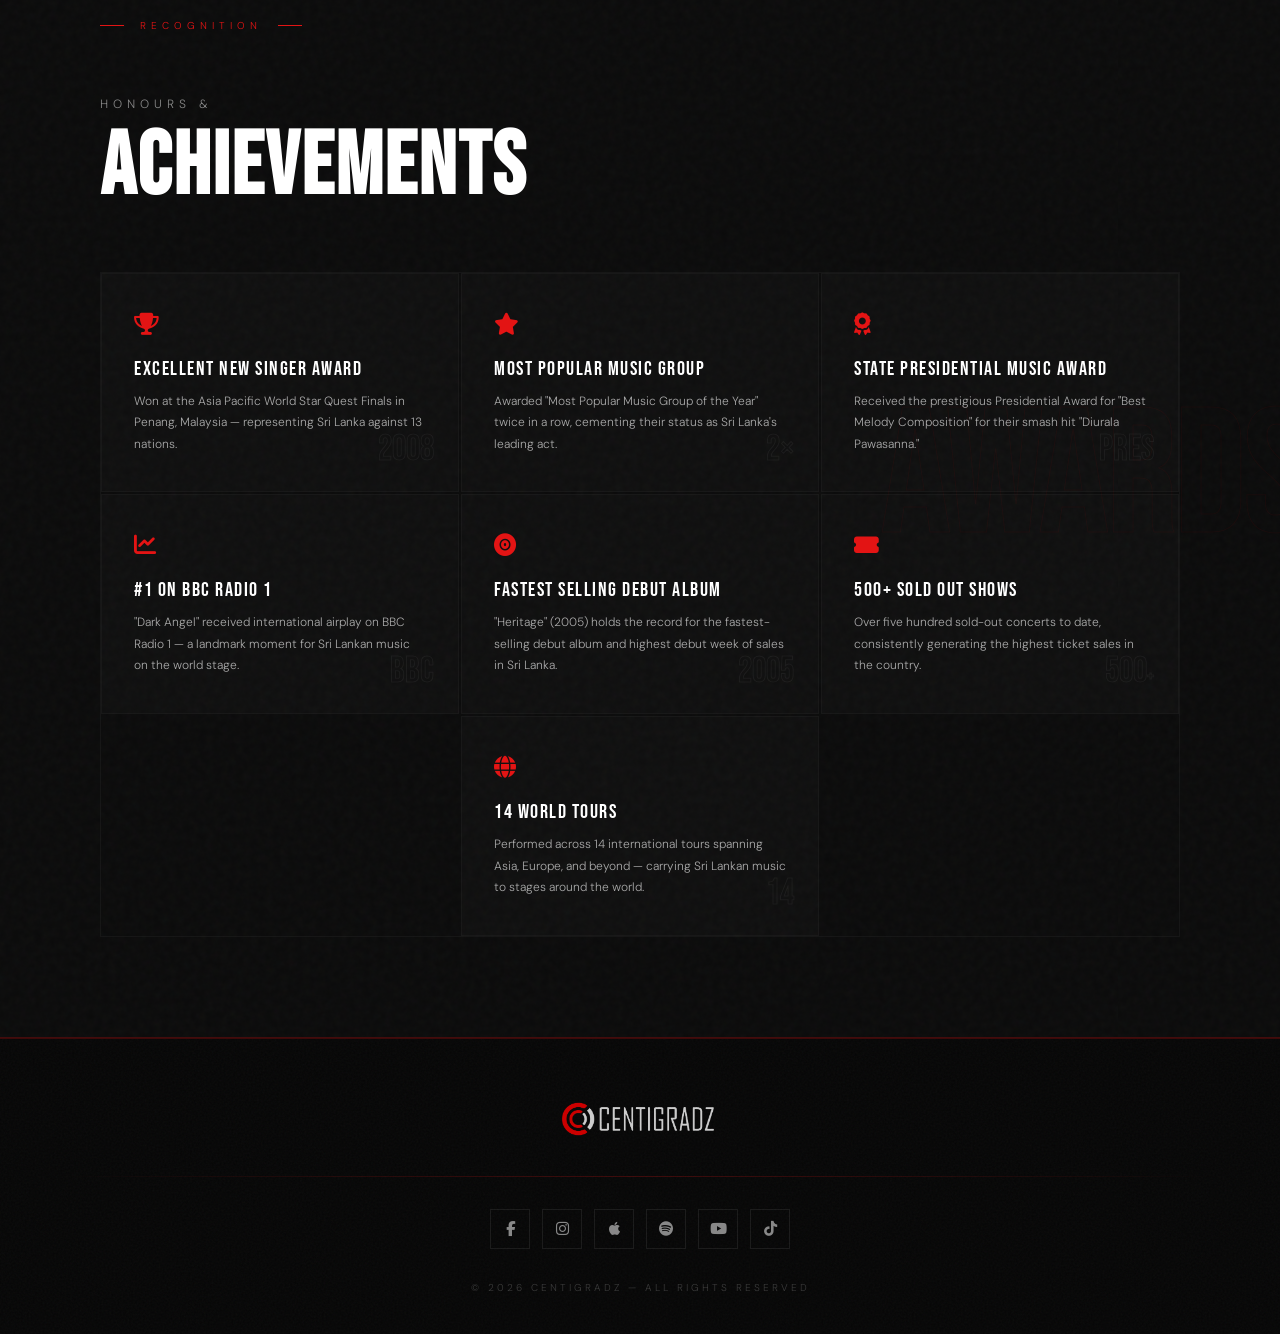
==== commit 950b5c5e: "UI updates: label lines, page-hero Book Now buttons, awards card, underline fix Co-Authored-By: Clau" ====
--- a/about.html
+++ b/about.html
@@ -66,6 +66,7 @@
 			<div class="section-label fade-up d1" style="margin-bottom: 20px;">
 				<span class="label-line"></span>
 				<span class="label-text">20 Years of Music</span>
+				<span class="label-line"></span>
 			</div>
 			<div class="page-title-group fade-up d2">
 				<span class="page-title-sub">Centigradz</span>
@@ -76,6 +77,14 @@
 				the soundtrack of a nation — 20 years on, 500 sold-out shows deep, and a legacy
 				still being written.
 			</p>
+			<div class="fade-up d4" style="margin-top: 36px;">
+				<a href="https://form.jotform.com/232563666599473" class="hero-cta hero-cta--filled">
+					<span>Book Now</span>
+					<svg height="16" width="16" viewBox="0 0 24 24" fill="none">
+						<path d="M16.172 11l-5.364-5.364 1.414-1.414L20 12l-7.778 7.778-1.414-1.414L16.172 13H4v-2z" fill="currentColor" />
+					</svg>
+				</a>
+			</div>
 		</div>
 	</div>
 
@@ -107,6 +116,7 @@
 			<div class="section-label reveal">
 				<span class="label-line"></span>
 				<span class="label-text">Chapter One</span>
+				<span class="label-line"></span>
 			</div>
 			<div class="story-grid">
 
@@ -146,6 +156,7 @@
 			<div class="section-label reveal">
 				<span class="label-line"></span>
 				<span class="label-text">Chapter Two</span>
+				<span class="label-line"></span>
 			</div>
 			<div class="story-grid flipped">
 
@@ -188,6 +199,7 @@
 			<div class="section-label reveal">
 				<span class="label-line"></span>
 				<span class="label-text">Chapter Three</span>
+				<span class="label-line"></span>
 			</div>
 			<div class="story-grid">
 
@@ -233,6 +245,7 @@
 			<div class="section-label reveal">
 				<span class="label-line"></span>
 				<span class="label-text">Recognition</span>
+				<span class="label-line"></span>
 			</div>
 			<div class="reveal" style="margin-top: 4px;">
 				<h2 class="about-heading">
@@ -289,6 +302,14 @@
 					<p class="award-desc">Over five hundred sold-out concerts to date, consistently generating the
 						highest ticket sales in the country.</p>
 					<div class="award-year">500<span style="font-size:0.5em">+</span></div>
+				</div>
+
+				<div class="award-card reveal" style="transition-delay:0.65s">
+					<div class="award-icon"><i class="fas fa-globe"></i></div>
+					<div class="award-title">14 World Tours</div>
+					<p class="award-desc">Performed across 14 international tours spanning Asia, Europe, and beyond —
+						carrying Sri Lankan music to stages around the world.</p>
+					<div class="award-year">14</div>
 				</div>
 
 			</div>
--- a/styles.css
+++ b/styles.css
@@ -90,18 +90,6 @@
     background-position: center;
     animation: splashOut 0.8s cubic-bezier(0.4, 0, 0.2, 1) 2.4s forwards;
 
-    &::before {
-      content: '';
-      position: absolute;
-      left: 0;
-      right: 0;
-      top: -2px;
-      height: 2px;
-      background: var(--red);
-      animation: scanLine 1.2s cubic-bezier(0.4, 0, 0.2, 1) 0.1s forwards;
-      z-index: 2;
-    }
-
     &::after {
       content: '';
       position: absolute;
@@ -116,25 +104,8 @@
   .splash-screen img {
     position: relative;
     z-index: 3;
-    width: 250px;
+    width: 380px;
     animation: splashLogo 2.0s cubic-bezier(0.4, 0, 0.2, 1) forwards;
-  }
-
-  .splash-screen .splash-bar {
-    position: absolute;
-    margin-top: 80px;
-    z-index: 3;
-    width: 0;
-    height: 1px;
-    background: var(--red);
-    animation: splashBar 0.6s ease 0.7s forwards;
-  }
-
-
-  @keyframes splashBar {
-    to {
-      width: 200px;
-    }
   }
 
   @keyframes splashLogo {
@@ -531,7 +502,7 @@
 
   .eyebrow-line {
     display: block;
-    width: 40px;
+    width: 24px;
     height: 1px;
     background: var(--red);
   }
@@ -682,6 +653,14 @@
     transform: translateX(4px);
   }
 
+  .hero-cta--filled {
+    background: var(--red);
+  }
+
+  .hero-cta--filled::before {
+    background: #b50f0f;
+  }
+
   /* Hero CTA row (Book Now + YouTube) */
   .hero-cta-row {
     display: inline-flex;
@@ -860,7 +839,7 @@
 
   .parallax-line {
     display: block;
-    width: 40px;
+    width: 24px;
     height: 1px;
     background: var(--red);
   }
@@ -963,7 +942,7 @@
 
   .label-line {
     display: block;
-    width: 48px;
+    width: 24px;
     height: 1px;
     background: var(--red);
   }
@@ -1066,6 +1045,7 @@
     letter-spacing: 5px;
     text-transform: uppercase;
     color: var(--text-dim);
+    padding-bottom: 16px;
   }
 
   .heading-main {
@@ -1117,7 +1097,7 @@
     width: 100%;
     height: 1px;
     background: var(--red);
-    transform: scaleX(0.3);
+    transform: scaleX(1);
     transform-origin: left;
     transition: transform 0.35s cubic-bezier(0.4, 0, 0.2, 1);
   }
@@ -2767,6 +2747,10 @@
     border: 1px solid rgba(255, 255, 255, 0.04);
   }
 
+  .awards-grid .award-card:last-child:nth-child(3n+1) {
+    grid-column: 2 / 3;
+  }
+
   .award-card {
     position: relative;
     padding: 36px 32px;
@@ -2835,6 +2819,10 @@
   @media (max-width: 1024px) {
     .awards-grid {
       grid-template-columns: repeat(2, 1fr);
+    }
+
+    .awards-grid .award-card:last-child:nth-child(3n+1) {
+      grid-column: auto;
     }
   }
 
